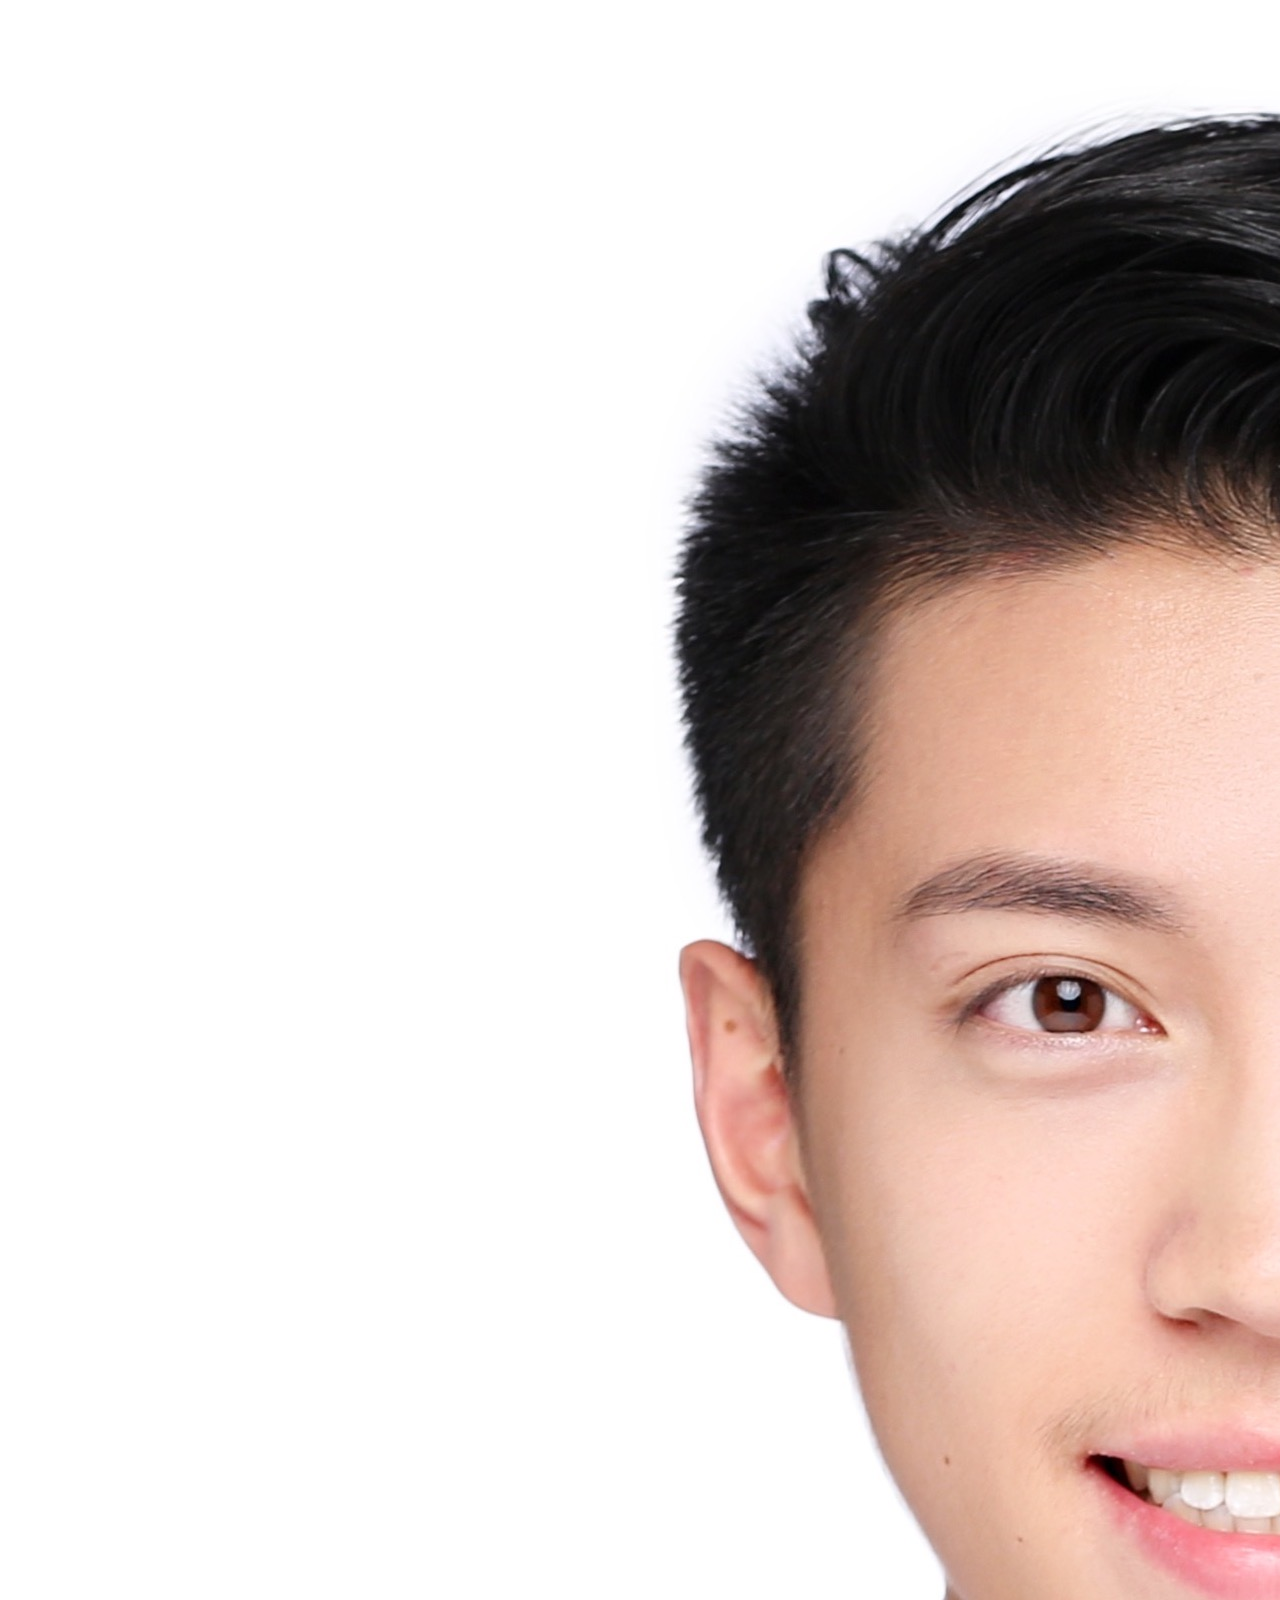
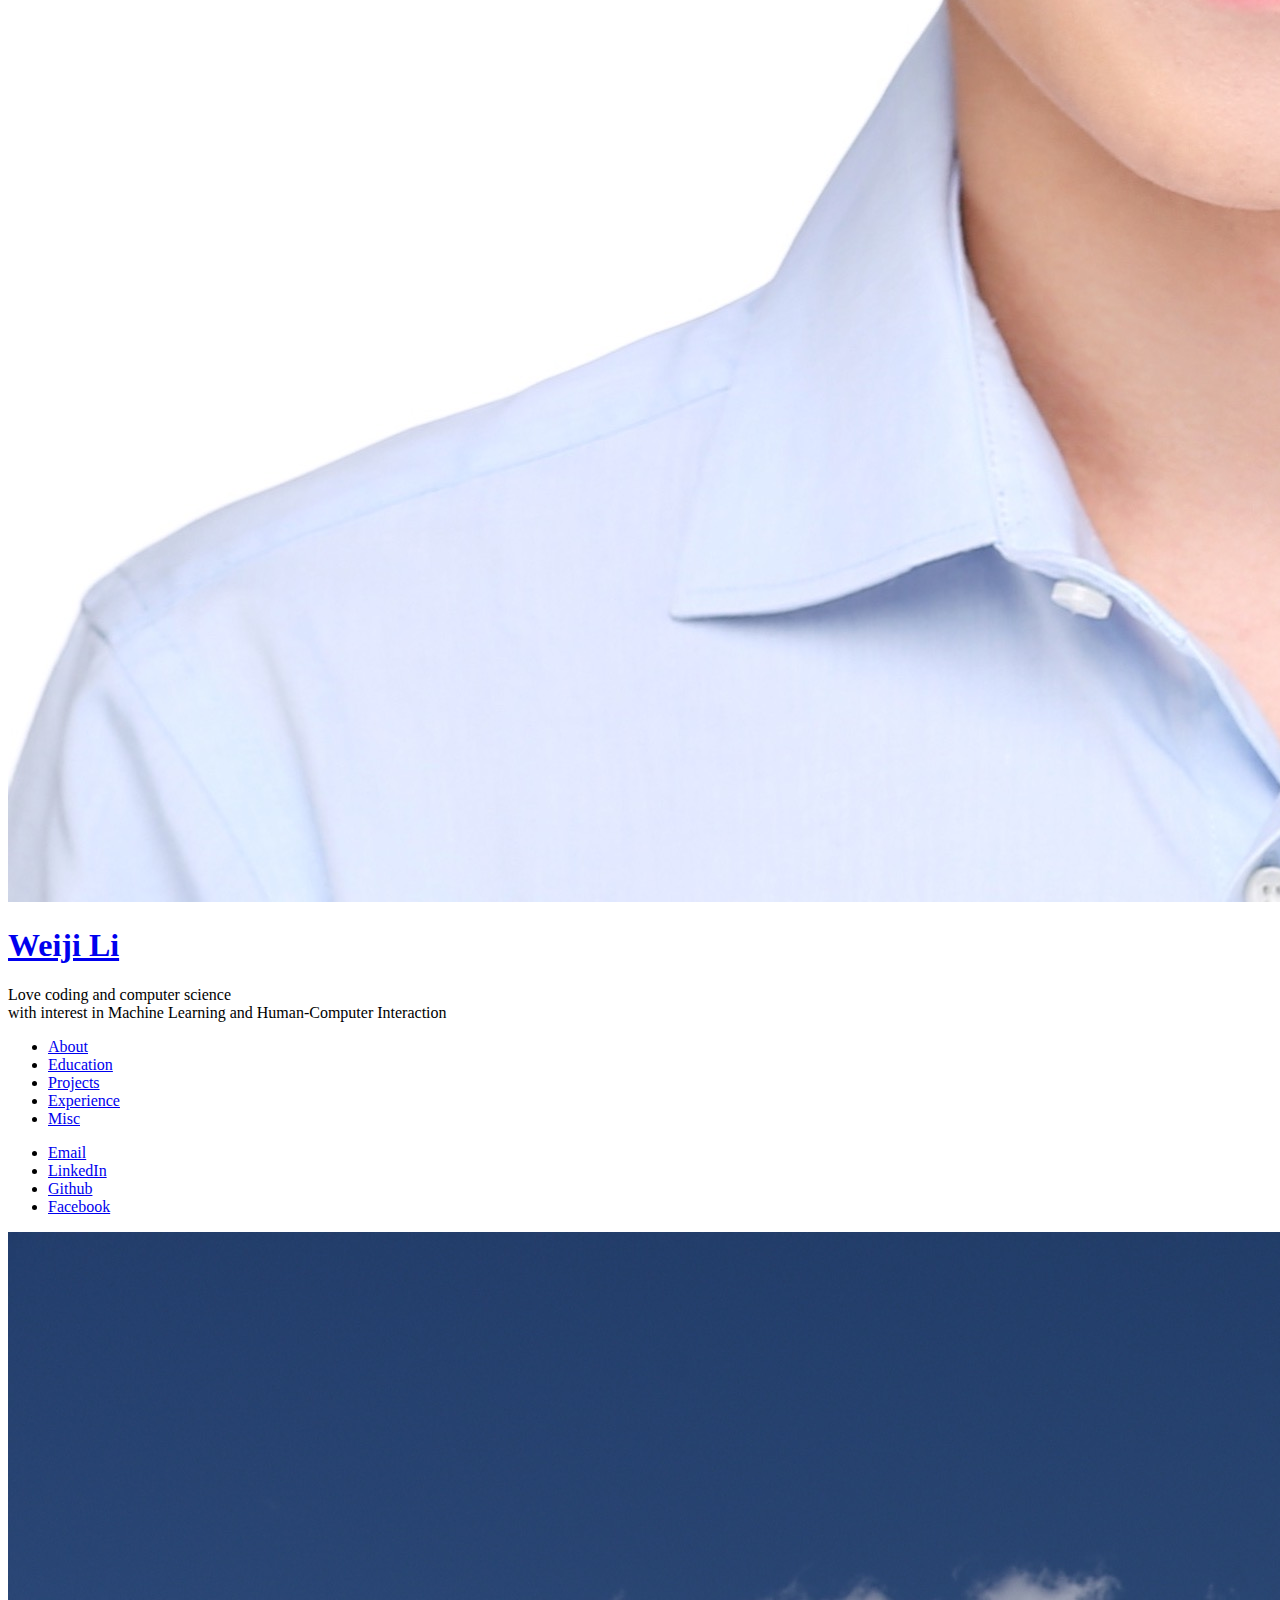
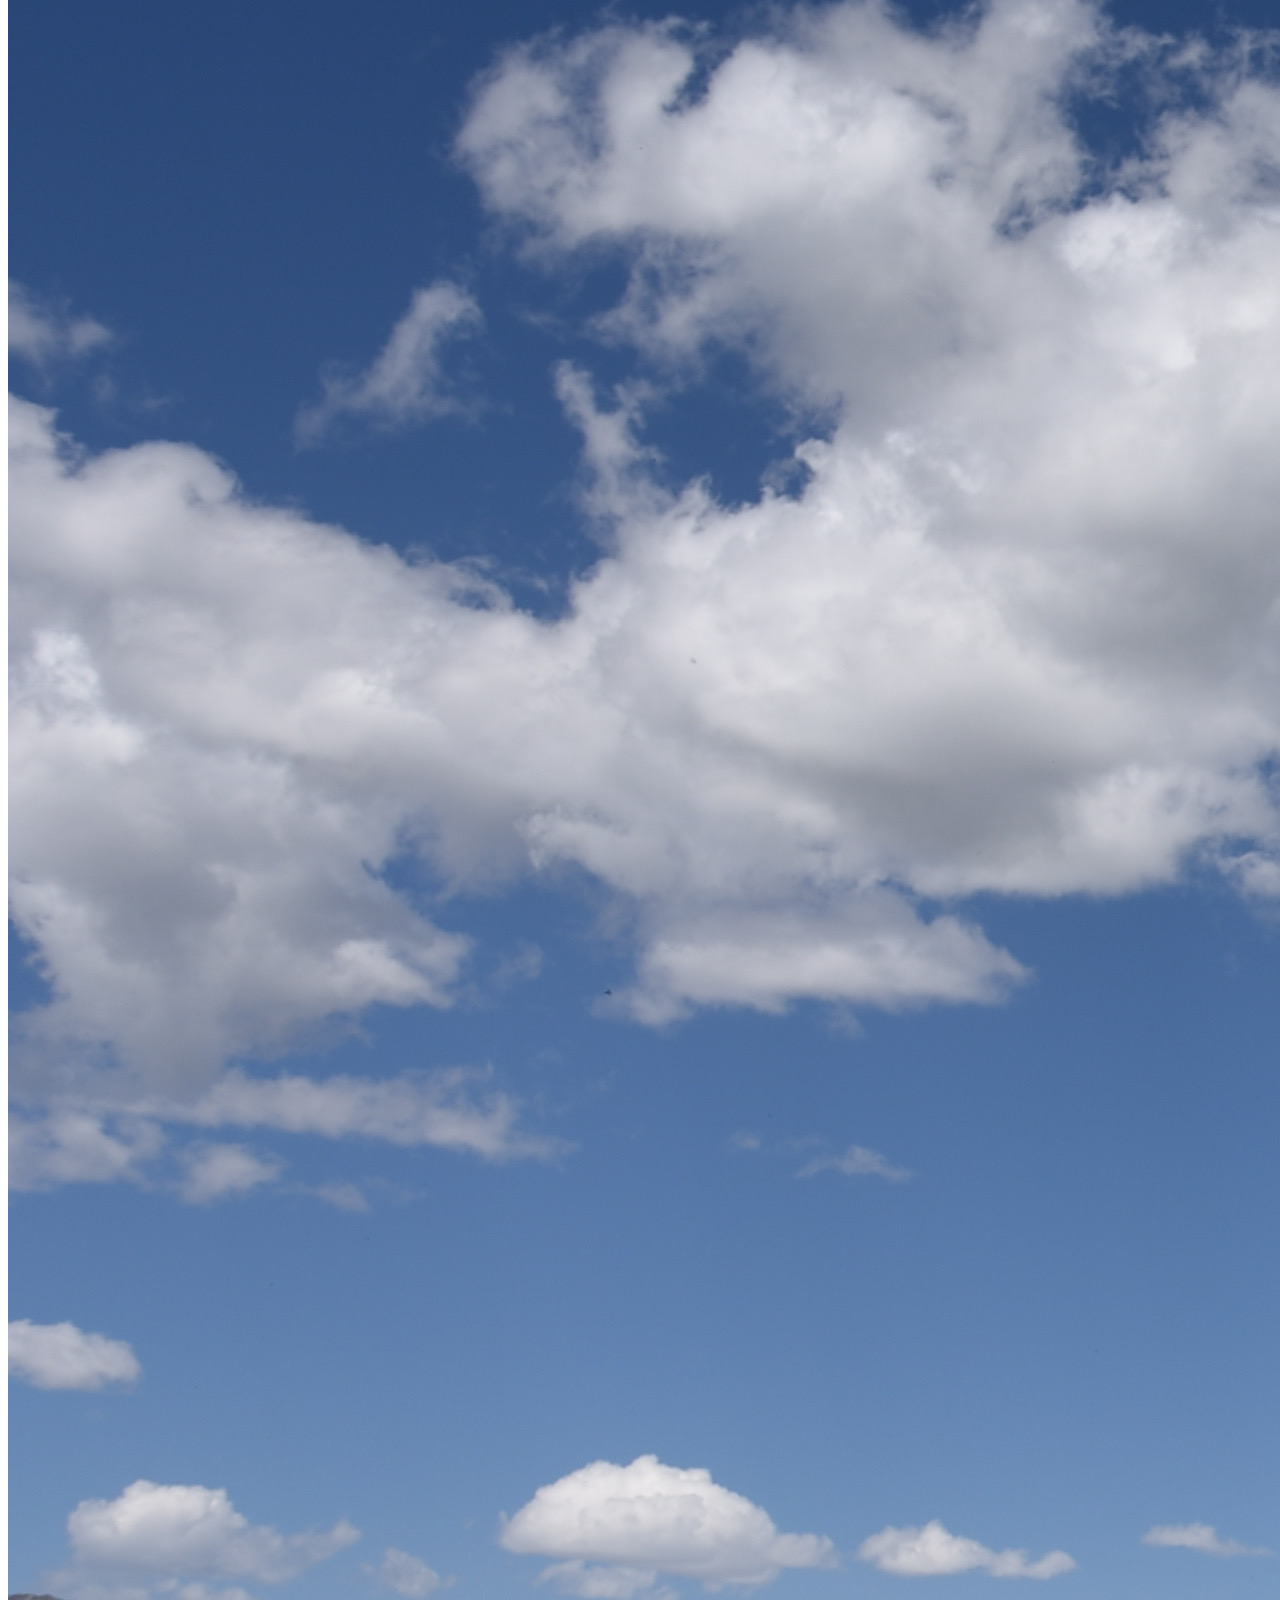
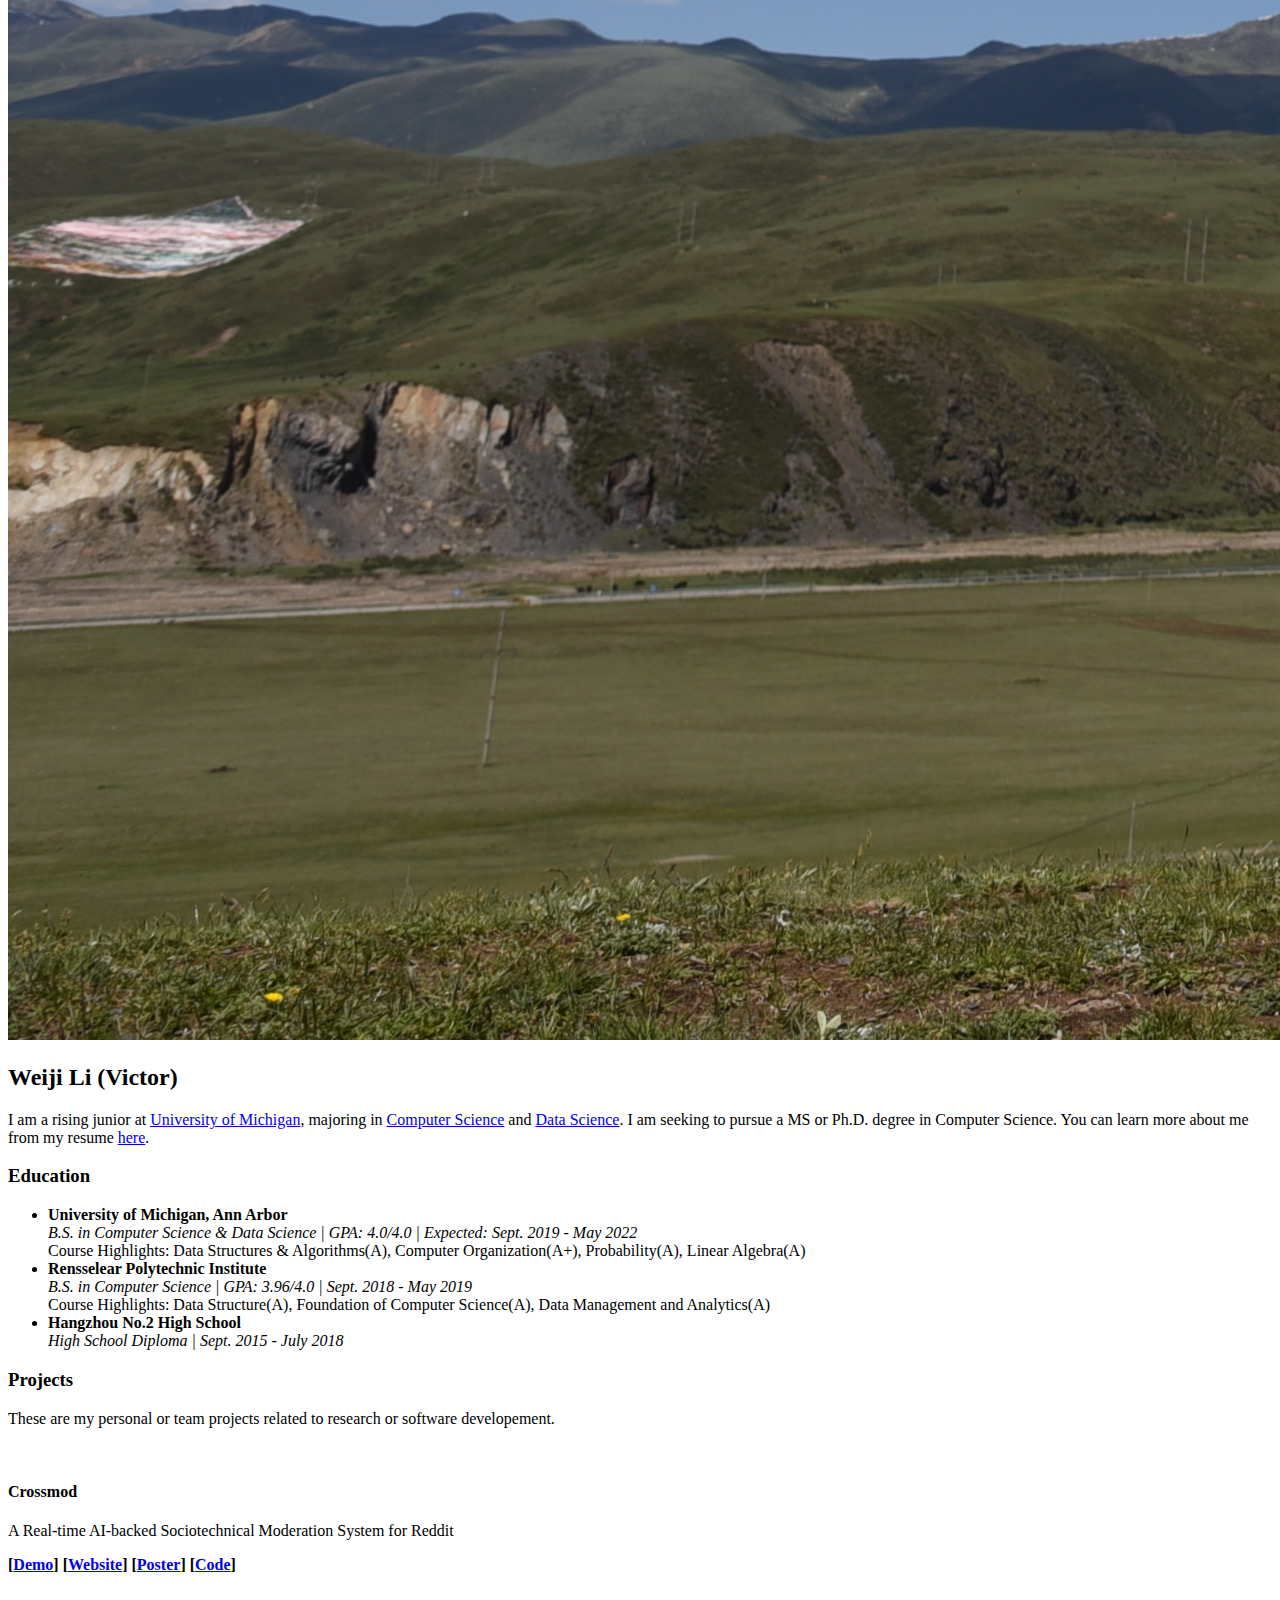
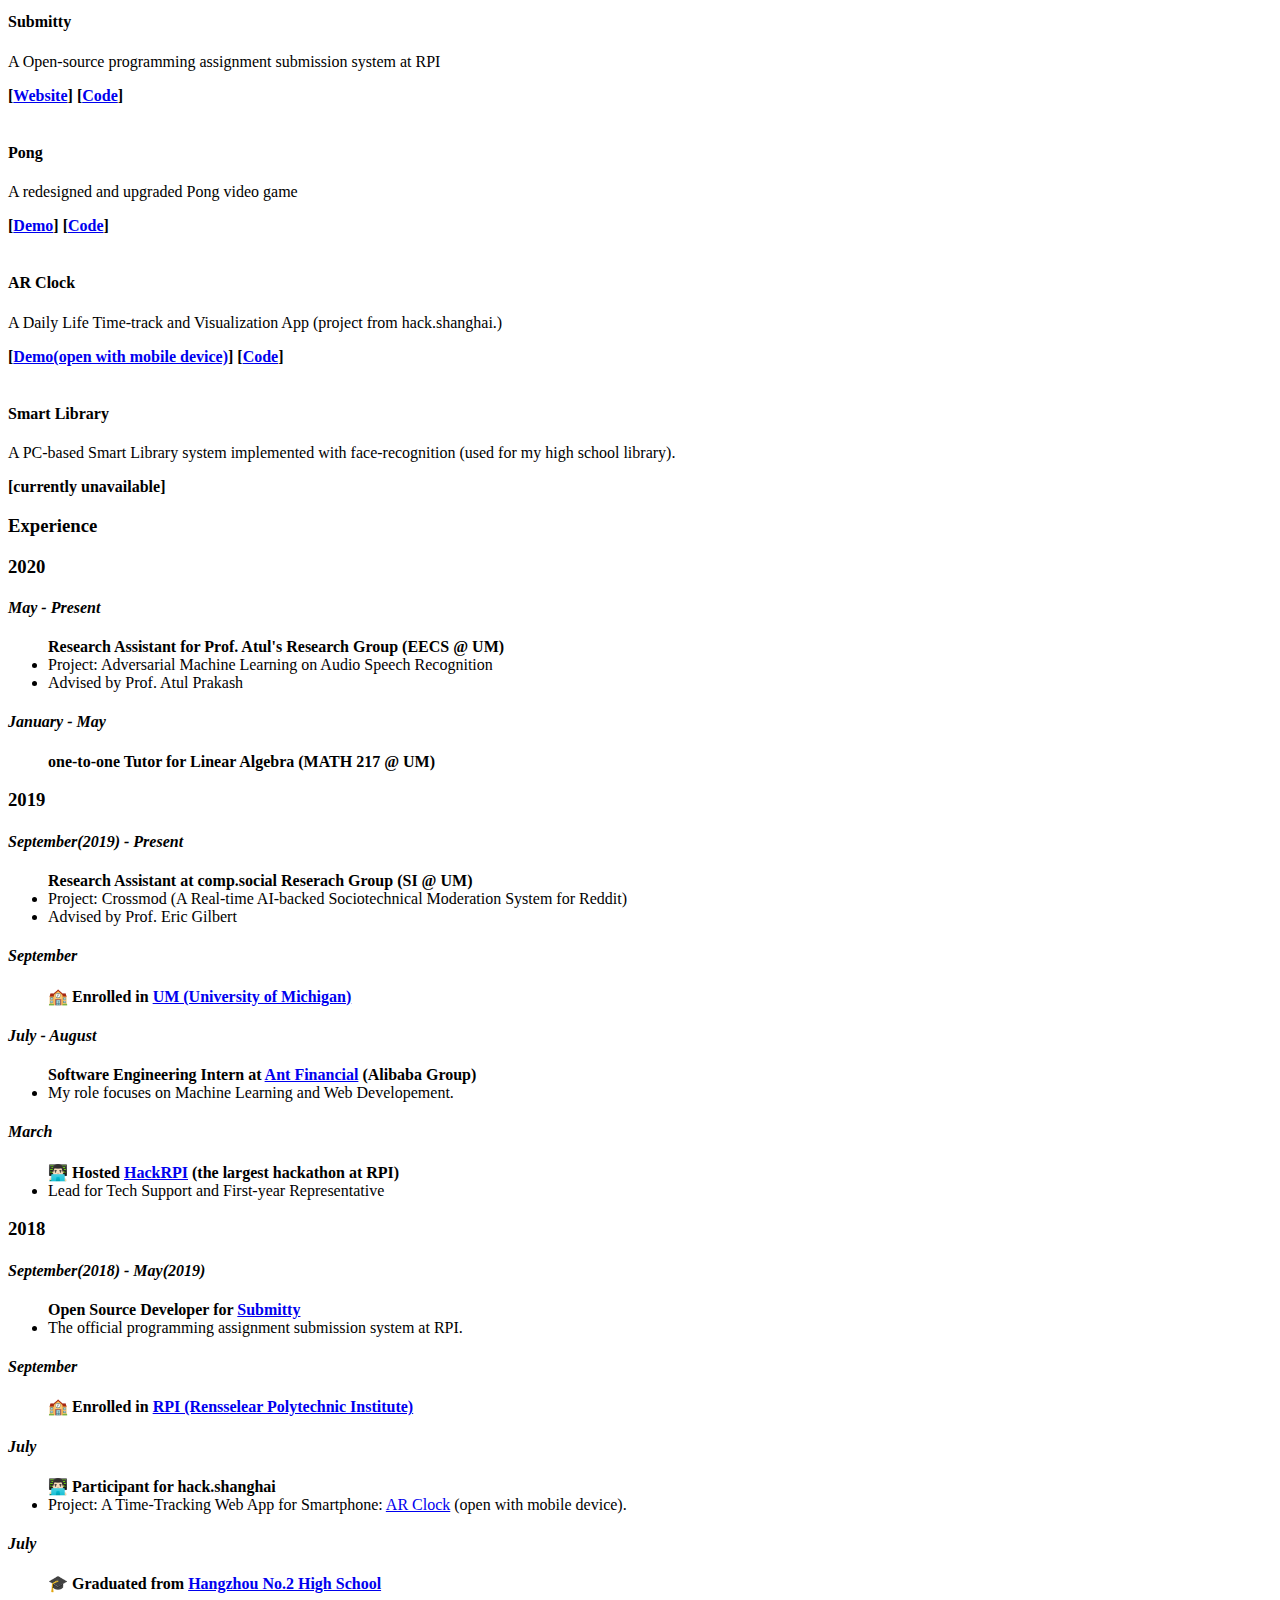
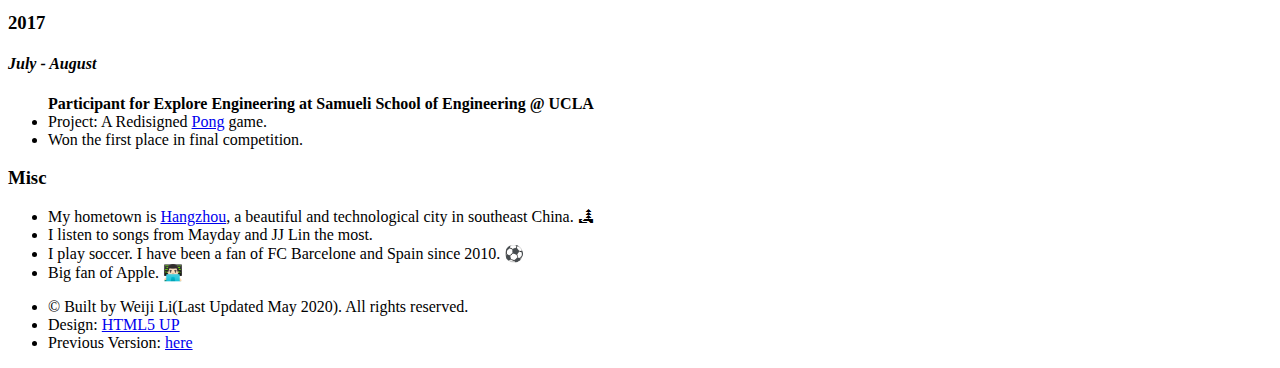
==== index.html @ 884a189f "Crossmod image update" ====
<!DOCTYPE HTML>
<!--
	Read Only by HTML5 UP
	html5up.net | @ajlkn
	Free for personal and commercial use under the CCA 3.0 license (html5up.net/license)
-->
<html>
	<head>
		<title>Weiji Li</title>
		<meta charset="utf-8" />
		<meta name="viewport" content="width=device-width, initial-scale=1, user-scalable=no" />
		<link rel="stylesheet" href="assets/css/main.css" />
	</head>
	<body class="is-preload">

		<!-- Header -->
		<section id="header">
			<header>
				<span class="image avatar"><img src="images/avatar.jpg" alt="" /></span>
				<h1 id="logo"><a href="#">Weiji Li</a></h1>
				<p>Love coding and computer science<br />
				with interest in Machine Learning and Human-Computer Interaction</p>
			</header>
			<nav id="nav">
				<ul>
					<li><a href="#one" class="active">About</a></li>
					<li><a href="#two">		Education</a></li>
					<li><a href="#three">	Projects</a></li>
					<li><a href="#four">	Experience</a></li>
					<li><a href="#five">	Misc</a></li>
				</ul>
			</nav>
			<footer>
				<ul class="icons">
					<li><a href="mailto:weijili@umich.edu" target="_blank" class="icon solid fa-envelope"><span class="label">Email</span></a></li>
					<li><a href="https://www.linkedin.com/in/weiji-li" target="_blank" class="icon brands fa-linkedin"><span class="label">LinkedIn</span></a></li>
					<li><a href="https://github.com/VictorLi718" target="_blank" class="icon brands fa-github"><span class="label">Github</span></a></li>
					<li><a href="https://www.facebook.com/weiji.victor.li" target="_blank" class="icon brands fa-facebook-f"><span class="label">Facebook</span></a></li>
				</ul>
			</footer>
		</section>

		<!-- Wrapper -->
		<div id="wrapper">

			<!-- Main -->
			<div id="main">

				<!-- One -->
				<section id="one">
					<div class="image main" data-position="center">
						<img src="images/banner.jpg" alt="" />
					</div>
					<div class="container">
						<header class="major">
							<h2>Weiji Li (Victor)</h2>
						</header>
						<p>I am a rising junior at 
							<a href="https://umich.edu/" target="_blank">University of Michigan</a>, majoring in 
							<a href="https://cse.umich.edu/" target="_blank">Computer Science</a> and 
							<a href="https://cse.engin.umich.edu/academics/undergraduate/data-science-eng/" target="_blank">Data Science</a>.
							I am seeking to pursue a MS or Ph.D. degree in Computer Science. You can learn more about me from my resume 
							<a href="docs/resume.pdf" target="_blank">here</a>.
						</p>
					</div>
				</section>

				<!-- Two -->
				<section id="two">
					<div class="container">
						<h3>Education</h3>
						<ul class="feature-icons">
							<li class="icon solid fa-university">
								<b> University of Michigan, Ann Arbor </b> <br>
								<i> B.S. in Computer Science & Data Science | GPA: 4.0/4.0 | Expected: Sept. 2019 - May 2022  </i><br>
								Course Highlights: Data Structures & Algorithms(A), Computer Organization(A+), Probability(A), Linear Algebra(A)
							</li>
							<li class="icon solid fa-university">
								<b> Rensselear Polytechnic Institute </b> <br>
								<i> B.S. in Computer Science | GPA: 3.96/4.0 | Sept. 2018 - May 2019  </i><br>
								Course Highlights: Data Structure(A), Foundation of Computer Science(A), Data Management and Analytics(A)
							</li>
							<li class="icon solid fa-university">
								<b> Hangzhou No.2 High School </b> <br>
								<i> High School Diploma | Sept. 2015 - July 2018 </i><br>
							</li>
						</ul>
						
					</div>
				</section>

				<!-- Three -->
				<section id="three">
					<div class="container">
						<h3>Projects</h3>
						<p>These are my personal or team projects related to research or software developement.</p>
						<div class="features">
							<article>
								<a href="#" class="image"><img src="https://i.loli.net/2020/05/17/YCzOtEclyTWvueP.png" alt="" /></a>
								<div class="inner">
									<h4>Crossmod</h4>
									<p>A Real-time AI-backed Sociotechnical Moderation System for Reddit</p>
									<b> 
										[<a href="https://youtu.be/nBcA2LApi_U" target="_blank">Demo</a>]
										[<a href="https://crossmod.ml" target="_blank">Website</a>]
										[<a href="docs/crossmod_poster.pdf" target="_blank">Poster</a>] 
										[<a href="https://github.com/ceshwar/crossmod" target="_blank">Code</a>]
									</b>
								</div>
							</article>
							<article>
								<a href="#" class="image"><img src="https://i.loli.net/2019/04/18/5cb89c17df345.png" alt="" /></a>
								<div class="inner">
									<h4>Submitty</h4>
									<p>A Open-source programming assignment submission system at RPI</p>
									<b> 
										[<a href="https://submitty.org" target="_blank">Website</a>]
										[<a href="https://github.com/Submitty/Submitty" target="_blank">Code</a>]
									</b>
								</div>
							</article>
							<article>
								<a href="#" class="image"><img src="https://i.loli.net/2019/04/18/5cb89915de700.png" alt="" /></a>
								<div class="inner">
									<h4>Pong</h4>
									<p>A redesigned and upgraded Pong video game</p>
									<b> 
										[<a href="https://victorli718.github.io/PONG" target="_blank">Demo</a>]
										[<a href="https://github.com/VictorLi718/PONG" target="_blank">Code</a>]
									</b>
								</div>
							</article>
							<article>
								<a href="#" class="image"><img src="https://i.loli.net/2019/04/19/5cb8a51dc447e.png" alt="" /></a>
								<div class="inner">
									<h4>AR Clock</h4>
									<p>A Daily Life Time-track and Visualization App (project from hack.shanghai.)</p>
									<b> 
										[<a href="https://victorli718.github.io/AR_Clock" target="_blank">Demo(open with mobile device)</a>]
										[<a href="https://github.com/VictorLi718/AR_Clock" target="_blank">Code</a>]
									</b>
								</div>
							</article>
							<article>
								<a href="#" class="image"><img src="https://i.loli.net/2019/04/18/5cb89ba0dcb20.png" alt="" /></a>
								<div class="inner">
									<h4>Smart Library</h4>
									<p>A PC-based Smart Library system implemented with face-recognition (used for my high school library).</p>
									<b> 
										[currently unavailable] 
									</b>
								</div>
							</article>
						</div>
					</div>
				</section>

				<!-- Four -->
				<section id="four">
					<div class="container">
						<h3>Experience</h3>
						<div class="item">
							<div id="timeline">
								<div>
									<section class="year">
										<h3>2020</h3>
										<section>
											<h4><i>May - Present</i></h4>
											<ul class="research">
												<b>Research Assistant for Prof. Atul's Research Group (EECS @ UM)</b>
												<li>Project: Adversarial Machine Learning on Audio Speech Recognition</li>
												<li>Advised by Prof. Atul Prakash</li>
											</ul>
										</section>
										<section>
											<h4><i>January - May</i></h4>
											<ul>
												<b>one-to-one Tutor for Linear Algebra (MATH 217 @ UM) </b>
											</ul>
										</section>   
									</section>
									<section class="year">
										<h3>2019</h3>
										<section>
											<h4><i>September(2019) - Present</i></h4>
											<ul class = "research">
												<b>Research Assistant at comp.social Reserach Group (SI @ UM)</b>
												<li>Project: Crossmod (A Real-time AI-backed Sociotechnical Moderation System for Reddit)</li>
												<li>Advised by Prof. Eric Gilbert</li>
											</ul>
										</section>
										<section>
											<h4><i>September</i></h4>
											<ul>
												<b>🏫 Enrolled in <a href="https://umich.edu/" target="_blank">UM (University of Michigan)</a></b>
											</ul>
										</section>
										<section>
											<h4><i>July - August</i></h4>
											<ul class="research">
												<b>Software Engineering Intern at <a href="https://www.antfin.com/" target="_blank">Ant Financial</a> (Alibaba Group)</b>
												<li>My role focuses on Machine Learning and Web Developement.</li>
											</ul>
										</section>
										<section>
											<h4><i>March</i></h4>
												<ul>
												<b>👨🏻‍💻 Hosted <a href="http://hackrpi.com" target="_blank">HackRPI</a> (the largest hackathon at RPI)</b>
												<li>Lead for Tech Support and First-year Representative</li>
											</ul>
										</section>
									</section>
									<section class="year">
									<h3>2018</h3>
										<section class = "research">
											<h4><i>September(2018) - May(2019)</i></h4>
											<ul>
												<b>Open Source Developer for <a href="submitty.org" target="_blank">Submitty</a></b>
												<li>The official programming assignment submission system at RPI.</li>
											</ul>
										</section>
										<section>
											<h4><i>September</i></h4>
											<ul>
												<b>🏫 Enrolled in <a href="https://rpi.edu/" target="_blank">RPI (Rensselear Polytechnic Institute)</a></b>
											</ul>
										</section>
										<section class = "research">
											<h4><i>July</i></h4>
											<ul>
												<b>👨🏻‍💻 Participant for hack.shanghai</b>
												<li>Project: A Time-Tracking Web App for Smartphone: <a href="https://victorli718.github.io/AR_Clock/" target="_blank">AR Clock</a> (open with mobile device).</li>
											</ul>
										</section>
										<section>
											<h4><i>July</i></h4>
											<ul>
												<b>🎓 Graduated from <a href="http://www.hz2hs.cn/" target="_blank">Hangzhou No.2 High School</a></b>
											</ul>
										</section>
									</section>
									<section class="year">
										<h3>2017</h3>
											<section class = "research">
												<h4><i>July - August</i></h4>
												<ul>
													<b>Participant for Explore Engineering at Samueli School of Engineering @ UCLA</b>
													<li>Project: A Redisigned <a href="https://victorli718.github.io/PONG/" target="_blank">Pong</a> game.</li>
													<li>Won the first place in final competition.</li>
												</ul>
											</section>
										</section>
								</div>
							</div>
						</div>
					</div>
				</section>
				<section id="five">
					<div class="container">
						<h3>Misc</h3>
						<ul>
							<li>My hometown is <a href= "https://en.wikipedia.org/wiki/Hangzhou" target="_blank">Hangzhou</a>, a beautiful and technological city in southeast China. 🏞</li>
							<li>I listen to songs from Mayday and JJ Lin the most.</li>
							<li>I play soccer. I have been a fan of FC Barcelone and Spain since 2010. ⚽️</li>
							<li>Big fan of Apple. 👨🏻‍💻</li>
						</ul>
					</div>
				</section>
			</div>
			<!-- Footer -->
				<section id="footer">
					<div class="container">
						<ul class="copyright">
							<li>&copy; Built by Weiji Li(Last Updated May 2020). All rights reserved.</li>
							<li>Design: <a href="http://html5up.net" target="_blank">HTML5 UP</a></li>
							<li>Previous Version: <a href="old.html" target="_blank">here</a></li>
						</ul>
					</div>
				</section>

		</div>

		<!-- Scripts -->
			<script src="assets/js/jquery.min.js"></script>
			<script src="assets/js/jquery.scrollex.min.js"></script>
			<script src="assets/js/jquery.scrolly.min.js"></script>
			<script src="assets/js/browser.min.js"></script>
			<script src="assets/js/breakpoints.min.js"></script>
			<script src="assets/js/util.js"></script>
			<script src="assets/js/main.js"></script>

	</body>
</html>
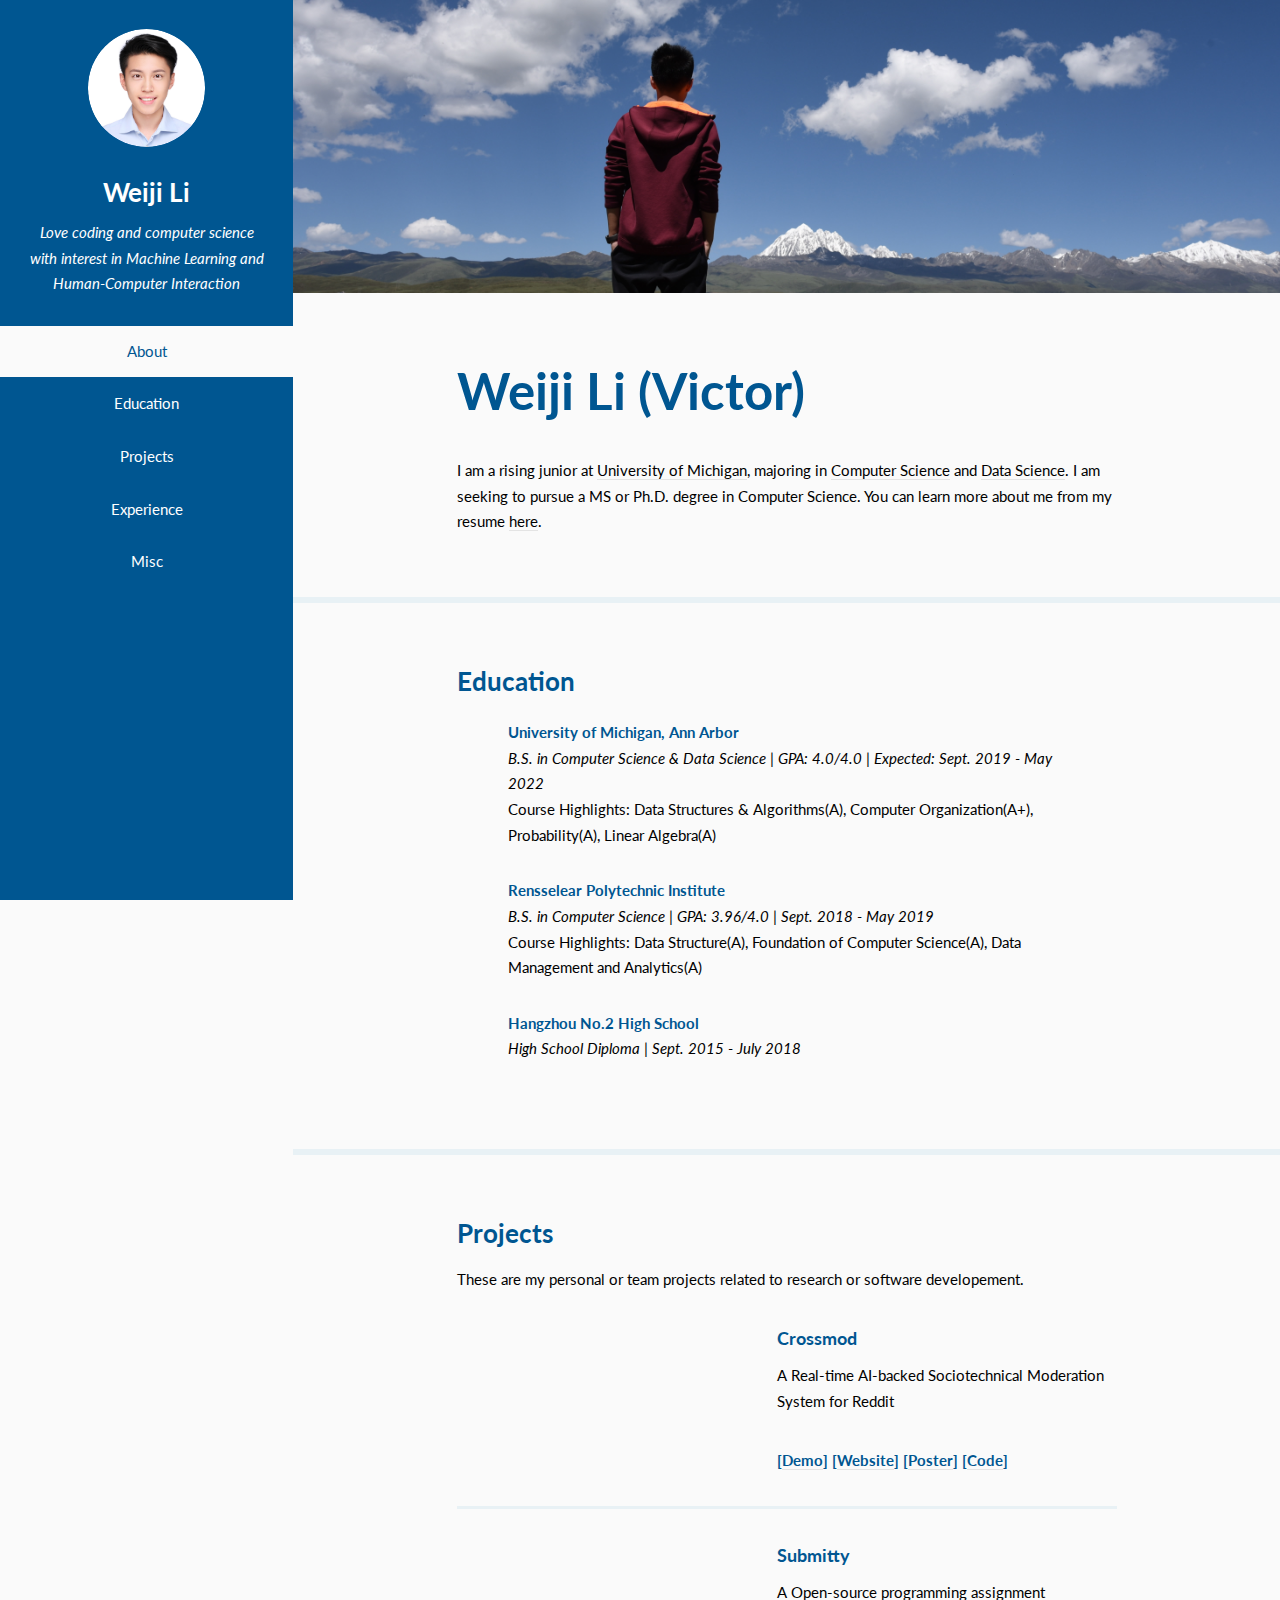
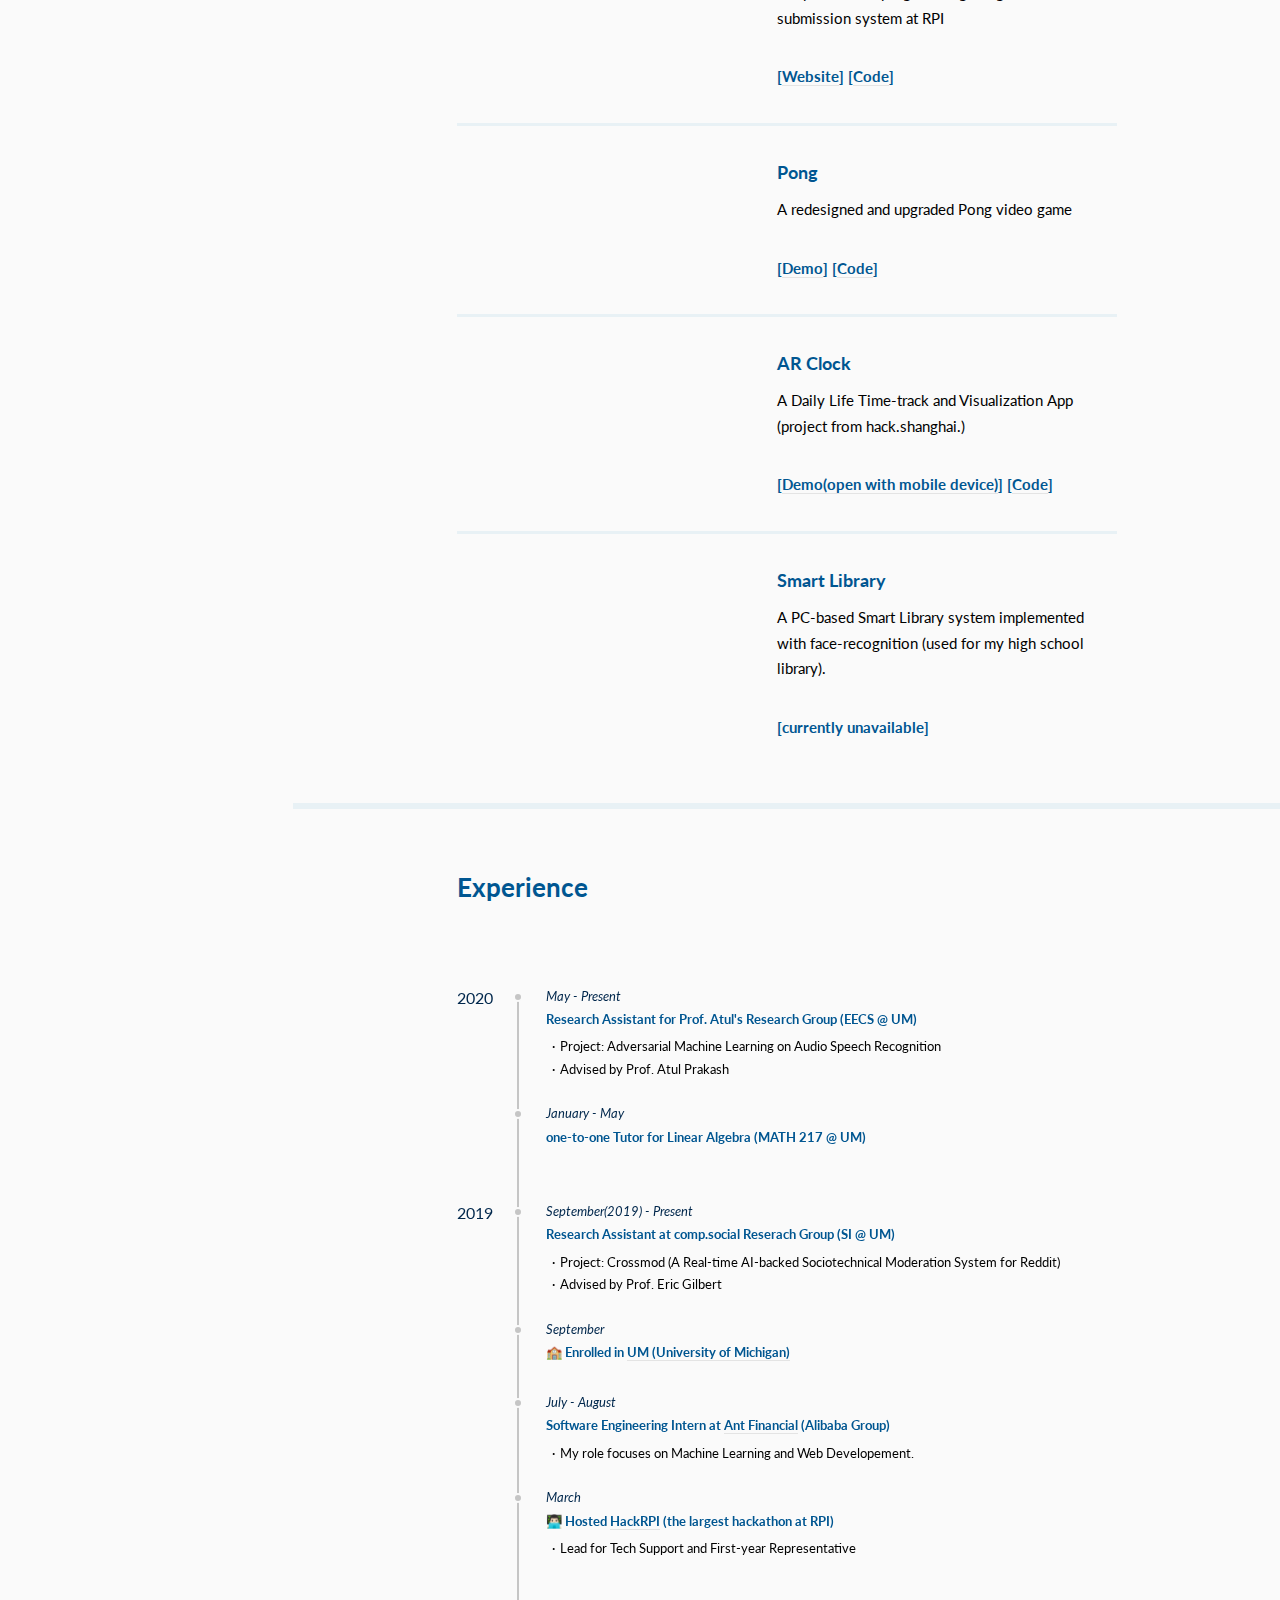
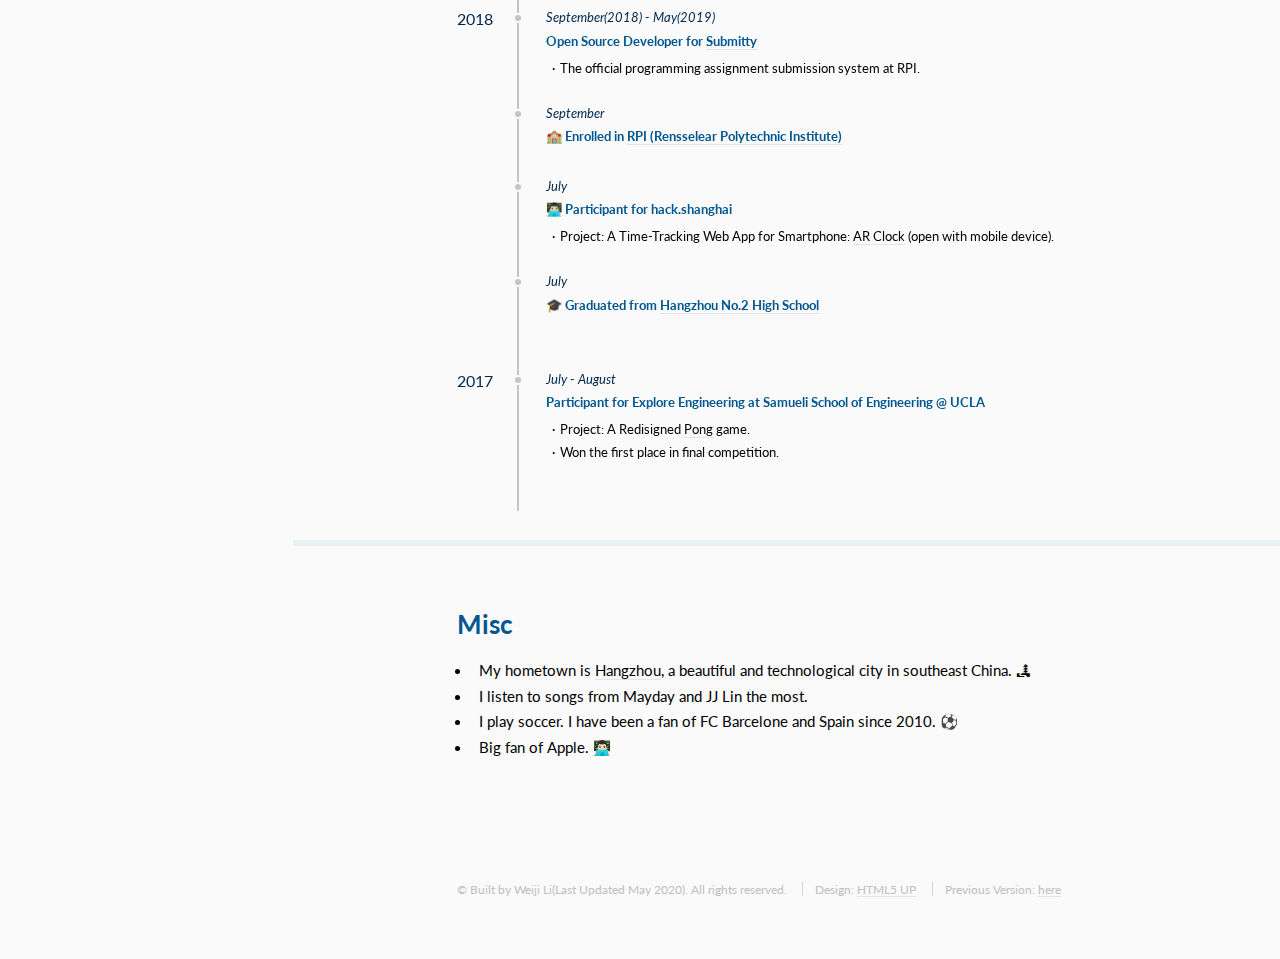
==== commit a98d62e5: "Update Github username" ====
--- a/index.html
+++ b/index.html
@@ -34,7 +34,7 @@
 				<ul class="icons">
 					<li><a href="mailto:weijili@umich.edu" target="_blank" class="icon solid fa-envelope"><span class="label">Email</span></a></li>
 					<li><a href="https://www.linkedin.com/in/weiji-li" target="_blank" class="icon brands fa-linkedin"><span class="label">LinkedIn</span></a></li>
-					<li><a href="https://github.com/VictorLi718" target="_blank" class="icon brands fa-github"><span class="label">Github</span></a></li>
+					<li><a href="https://github.com/weiji-li" target="_blank" class="icon brands fa-github"><span class="label">Github</span></a></li>
 					<li><a href="https://www.facebook.com/weiji.victor.li" target="_blank" class="icon brands fa-facebook-f"><span class="label">Facebook</span></a></li>
 				</ul>
 			</footer>
--- a/assets/css/main.css
+++ b/assets/css/main.css
@@ -0,0 +1,3432 @@
+@import url("fontawesome-all.min.css");
+@import url("https://fonts.googleapis.com/css?family=Lato:400,400italic,700,700italic|Source+Code+Pro:400");
+
+/*
+	Read Only by HTML5 UP
+	html5up.net | @ajlkn
+	Free for personal and commercial use under the CCA 3.0 license (html5up.net/license)
+*/
+:root{
+	--main-font-color: #000000;
+	--title-font-color: #005691;
+	--research-font-color: #000000;
+
+	--main-color: #005691;
+	--background-color: #fafafa;
+	--border-color: #e8f1f5;
+}
+
+html, body, div, span, applet, object,
+iframe, h1, h2, h3, h4, h5, h6, p, blockquote,
+pre, a, abbr, acronym, address, big, cite,
+code, del, dfn, em, img, ins, kbd, q, s, samp,
+small, strike, strong, sub, sup, tt, var, b,
+u, i, center, dl, dt, dd, ol, ul, li, fieldset,
+form, label, legend, table, caption, tbody,
+tfoot, thead, tr, th, td, article, aside,
+canvas, details, embed, figure, figcaption,
+footer, header, hgroup, menu, nav, output, ruby,
+section, summary, time, mark, audio, video {
+	margin: 0;
+	padding: 0;
+	border: 0;
+	font-size: 100%;
+	font: inherit;
+	vertical-align: baseline;}
+
+article, aside, details, figcaption, figure,
+footer, header, hgroup, menu, nav, section {
+	display: block;}
+
+body {
+	line-height: 1;
+}
+
+ol, ul {
+	list-style: none;
+}
+
+blockquote, q {
+	quotes: none;
+}
+
+	blockquote:before, blockquote:after, q:before, q:after {
+		content: '';
+		content: none;
+	}
+
+table {
+	border-collapse: collapse;
+	border-spacing: 0;
+}
+
+body {
+	-webkit-text-size-adjust: none;
+}
+
+mark {
+	background-color: transparent;
+	color: inherit;
+}
+
+input::-moz-focus-inner {
+	border: 0;
+	padding: 0;
+}
+
+input, select, textarea {
+	-moz-appearance: none;
+	-webkit-appearance: none;
+	-ms-appearance: none;
+	appearance: none;
+}
+
+/* Basic */
+
+	html {
+		box-sizing: border-box;
+	}
+
+	*, *:before, *:after {
+		box-sizing: inherit;
+	}
+
+	body {
+		background: var(--background-color);
+	}
+
+		body.is-preload *, body.is-preload *:before, body.is-preload *:after {
+			-moz-animation: none !important;
+			-webkit-animation: none !important;
+			-ms-animation: none !important;
+			animation: none !important;
+			-moz-transition: none !important;
+			-webkit-transition: none !important;
+			-ms-transition: none !important;
+			transition: none !important;
+		}
+
+	body, input, select, textarea {
+		color: var(--main-font-color);
+		font-family: "Lato", sans-serif;
+		font-size: 16pt;
+		font-weight: 400;
+		line-height: 1.75em;
+	}
+
+	a {
+		-moz-transition: color 0.2s ease-in-out, border-color 0.2s ease-in-out;
+		-webkit-transition: color 0.2s ease-in-out, border-color 0.2s ease-in-out;
+		-ms-transition: color 0.2s ease-in-out, border-color 0.2s ease-in-out;
+		transition: color 0.2s ease-in-out, border-color 0.2s ease-in-out;
+		border-bottom: solid 1px #e4e4e4;
+		color: inherit;
+		text-decoration: none;
+	}
+
+		a:hover {
+			border-bottom-color: transparent;
+			color: var(--main-color) !important;
+		}
+
+	strong, b {
+		color: var(--title-font-color);
+		font-weight: 700;
+	}
+
+	em, i {
+		font-style: italic;
+	}
+
+	p {
+		margin: 0 0 2.25em 0;
+	}
+
+	h1, h2, h3, h4, h5, h6 {
+		color: var(--title-font-color);
+		font-weight: 700;
+		line-height: 1em;
+		margin: 0 0 0.5625em 0;
+	}
+
+		h1 a, h2 a, h3 a, h4 a, h5 a, h6 a {
+			border: 0;
+			color: inherit;
+			text-decoration: none;
+		}
+
+	h2 {
+		font-size: 2em;
+		line-height: 1.5em;
+	}
+
+	h3 {
+		font-size: 1.75em;
+		line-height: 1.5em;
+	}
+
+	h4 {
+		font-size: 1.25em;
+		line-height: 1.5em;
+	}
+
+	h5 {
+		font-size: 0.9em;
+		line-height: 1.5em;
+	}
+
+	h6 {
+		font-size: 0.7em;
+		line-height: 1.5em;
+	}
+
+	sub {
+		font-size: 0.8em;
+		position: relative;
+		top: 0.5em;
+	}
+
+	sup {
+		font-size: 0.8em;
+		position: relative;
+		top: -0.5em;
+	}
+
+	hr {
+		border: 0;
+		border-bottom: solid 2px var(--border-color);
+		margin: 2.25em 0;
+	}
+
+		hr.major {
+			margin: 3.375em 0;
+		}
+
+	blockquote {
+		border-left: solid 8px #e4e4e4;
+		font-style: italic;
+		margin: 0 0 2.25em 0;
+		padding: 0.5em 0 0.5em 2em;
+	}
+
+	code {
+		background: #555;
+		border-radius: 5px;
+		color: #fff;
+		font-family: "Source Code Pro", monospace;
+		font-size: 0.9em;
+		margin: 0 0.25em;
+		padding: 0.25em 0.65em;
+	}
+
+	pre {
+		font-family: "Source Code Pro", monospace;
+		font-size: 0.9em;
+		margin: 0 0 2.25em 0;
+	}
+
+		pre code {
+			-webkit-overflow-scrolling: touch;
+			display: block;
+			line-height: 1.5em;
+			overflow-x: auto;
+			padding: 1em 1.5em;
+		}
+
+	.align-left {
+		text-align: left;
+	}
+
+	.align-center {
+		text-align: center;
+	}
+
+	.align-right {
+		text-align: right;
+	}
+
+/* Row */
+
+	.row {
+		display: flex;
+		flex-wrap: wrap;
+		box-sizing: border-box;
+		align-items: stretch;
+	}
+
+		.row > * {
+			box-sizing: border-box;
+		}
+
+		.row.gtr-uniform > * > :last-child {
+			margin-bottom: 0;
+		}
+
+		.row.aln-left {
+			justify-content: flex-start;
+		}
+
+		.row.aln-center {
+			justify-content: center;
+		}
+
+		.row.aln-right {
+			justify-content: flex-end;
+		}
+
+		.row.aln-top {
+			align-items: flex-start;
+		}
+
+		.row.aln-middle {
+			align-items: center;
+		}
+
+		.row.aln-bottom {
+			align-items: flex-end;
+		}
+
+		.row > .imp {
+			order: -1;
+		}
+
+		.row > .col-1 {
+			width: 8.33333%;
+		}
+
+		.row > .off-1 {
+			margin-left: 8.33333%;
+		}
+
+		.row > .col-2 {
+			width: 16.66667%;
+		}
+
+		.row > .off-2 {
+			margin-left: 16.66667%;
+		}
+
+		.row > .col-3 {
+			width: 25%;
+		}
+
+		.row > .off-3 {
+			margin-left: 25%;
+		}
+
+		.row > .col-4 {
+			width: 33.33333%;
+		}
+
+		.row > .off-4 {
+			margin-left: 33.33333%;
+		}
+
+		.row > .col-5 {
+			width: 41.66667%;
+		}
+
+		.row > .off-5 {
+			margin-left: 41.66667%;
+		}
+
+		.row > .col-6 {
+			width: 50%;
+		}
+
+		.row > .off-6 {
+			margin-left: 50%;
+		}
+
+		.row > .col-7 {
+			width: 58.33333%;
+		}
+
+		.row > .off-7 {
+			margin-left: 58.33333%;
+		}
+
+		.row > .col-8 {
+			width: 66.66667%;
+		}
+
+		.row > .off-8 {
+			margin-left: 66.66667%;
+		}
+
+		.row > .col-9 {
+			width: 75%;
+		}
+
+		.row > .off-9 {
+			margin-left: 75%;
+		}
+
+		.row > .col-10 {
+			width: 83.33333%;
+		}
+
+		.row > .off-10 {
+			margin-left: 83.33333%;
+		}
+
+		.row > .col-11 {
+			width: 91.66667%;
+		}
+
+		.row > .off-11 {
+			margin-left: 91.66667%;
+		}
+
+		.row > .col-12 {
+			width: 100%;
+		}
+
+		.row > .off-12 {
+			margin-left: 100%;
+		}
+
+		.row.gtr-0 {
+			margin-top: 0;
+			margin-left: 0em;
+		}
+
+			.row.gtr-0 > * {
+				padding: 0 0 0 0em;
+			}
+
+			.row.gtr-0.gtr-uniform {
+				margin-top: 0em;
+			}
+
+				.row.gtr-0.gtr-uniform > * {
+					padding-top: 0em;
+				}
+
+		.row.gtr-25 {
+			margin-top: 0;
+			margin-left: -0.5em;
+		}
+
+			.row.gtr-25 > * {
+				padding: 0 0 0 0.5em;
+			}
+
+			.row.gtr-25.gtr-uniform {
+				margin-top: -0.5em;
+			}
+
+				.row.gtr-25.gtr-uniform > * {
+					padding-top: 0.5em;
+				}
+
+		.row.gtr-50 {
+			margin-top: 0;
+			margin-left: -1em;
+		}
+
+			.row.gtr-50 > * {
+				padding: 0 0 0 1em;
+			}
+
+			.row.gtr-50.gtr-uniform {
+				margin-top: -1em;
+			}
+
+				.row.gtr-50.gtr-uniform > * {
+					padding-top: 1em;
+				}
+
+		.row {
+			margin-top: 0;
+			margin-left: -2em;
+		}
+
+			.row > * {
+				padding: 0 0 0 2em;
+			}
+
+			.row.gtr-uniform {
+				margin-top: -2em;
+			}
+
+				.row.gtr-uniform > * {
+					padding-top: 2em;
+				}
+
+		.row.gtr-150 {
+			margin-top: 0;
+			margin-left: -3em;
+		}
+
+			.row.gtr-150 > * {
+				padding: 0 0 0 3em;
+			}
+
+			.row.gtr-150.gtr-uniform {
+				margin-top: -3em;
+			}
+
+				.row.gtr-150.gtr-uniform > * {
+					padding-top: 3em;
+				}
+
+		.row.gtr-200 {
+			margin-top: 0;
+			margin-left: -4em;
+		}
+
+			.row.gtr-200 > * {
+				padding: 0 0 0 4em;
+			}
+
+			.row.gtr-200.gtr-uniform {
+				margin-top: -4em;
+			}
+
+				.row.gtr-200.gtr-uniform > * {
+					padding-top: 4em;
+				}
+
+		@media screen and (max-width: 1680px) {
+
+			.row {
+				display: flex;
+				flex-wrap: wrap;
+				box-sizing: border-box;
+				align-items: stretch;
+			}
+
+				.row > * {
+					box-sizing: border-box;
+				}
+
+				.row.gtr-uniform > * > :last-child {
+					margin-bottom: 0;
+				}
+
+				.row.aln-left {
+					justify-content: flex-start;
+				}
+
+				.row.aln-center {
+					justify-content: center;
+				}
+
+				.row.aln-right {
+					justify-content: flex-end;
+				}
+
+				.row.aln-top {
+					align-items: flex-start;
+				}
+
+				.row.aln-middle {
+					align-items: center;
+				}
+
+				.row.aln-bottom {
+					align-items: flex-end;
+				}
+
+				.row > .imp-xlarge {
+					order: -1;
+				}
+
+				.row > .col-1-xlarge {
+					width: 8.33333%;
+				}
+
+				.row > .off-1-xlarge {
+					margin-left: 8.33333%;
+				}
+
+				.row > .col-2-xlarge {
+					width: 16.66667%;
+				}
+
+				.row > .off-2-xlarge {
+					margin-left: 16.66667%;
+				}
+
+				.row > .col-3-xlarge {
+					width: 25%;
+				}
+
+				.row > .off-3-xlarge {
+					margin-left: 25%;
+				}
+
+				.row > .col-4-xlarge {
+					width: 33.33333%;
+				}
+
+				.row > .off-4-xlarge {
+					margin-left: 33.33333%;
+				}
+
+				.row > .col-5-xlarge {
+					width: 41.66667%;
+				}
+
+				.row > .off-5-xlarge {
+					margin-left: 41.66667%;
+				}
+
+				.row > .col-6-xlarge {
+					width: 50%;
+				}
+
+				.row > .off-6-xlarge {
+					margin-left: 50%;
+				}
+
+				.row > .col-7-xlarge {
+					width: 58.33333%;
+				}
+
+				.row > .off-7-xlarge {
+					margin-left: 58.33333%;
+				}
+
+				.row > .col-8-xlarge {
+					width: 66.66667%;
+				}
+
+				.row > .off-8-xlarge {
+					margin-left: 66.66667%;
+				}
+
+				.row > .col-9-xlarge {
+					width: 75%;
+				}
+
+				.row > .off-9-xlarge {
+					margin-left: 75%;
+				}
+
+				.row > .col-10-xlarge {
+					width: 83.33333%;
+				}
+
+				.row > .off-10-xlarge {
+					margin-left: 83.33333%;
+				}
+
+				.row > .col-11-xlarge {
+					width: 91.66667%;
+				}
+
+				.row > .off-11-xlarge {
+					margin-left: 91.66667%;
+				}
+
+				.row > .col-12-xlarge {
+					width: 100%;
+				}
+
+				.row > .off-12-xlarge {
+					margin-left: 100%;
+				}
+
+				.row.gtr-0 {
+					margin-top: 0;
+					margin-left: 0em;
+				}
+
+					.row.gtr-0 > * {
+						padding: 0 0 0 0em;
+					}
+
+					.row.gtr-0.gtr-uniform {
+						margin-top: 0em;
+					}
+
+						.row.gtr-0.gtr-uniform > * {
+							padding-top: 0em;
+						}
+
+				.row.gtr-25 {
+					margin-top: 0;
+					margin-left: -0.5em;
+				}
+
+					.row.gtr-25 > * {
+						padding: 0 0 0 0.5em;
+					}
+
+					.row.gtr-25.gtr-uniform {
+						margin-top: -0.5em;
+					}
+
+						.row.gtr-25.gtr-uniform > * {
+							padding-top: 0.5em;
+						}
+
+				.row.gtr-50 {
+					margin-top: 0;
+					margin-left: -1em;
+				}
+
+					.row.gtr-50 > * {
+						padding: 0 0 0 1em;
+					}
+
+					.row.gtr-50.gtr-uniform {
+						margin-top: -1em;
+					}
+
+						.row.gtr-50.gtr-uniform > * {
+							padding-top: 1em;
+						}
+
+				.row {
+					margin-top: 0;
+					margin-left: -2em;
+				}
+
+					.row > * {
+						padding: 0 0 0 2em;
+					}
+
+					.row.gtr-uniform {
+						margin-top: -2em;
+					}
+
+						.row.gtr-uniform > * {
+							padding-top: 2em;
+						}
+
+				.row.gtr-150 {
+					margin-top: 0;
+					margin-left: -3em;
+				}
+
+					.row.gtr-150 > * {
+						padding: 0 0 0 3em;
+					}
+
+					.row.gtr-150.gtr-uniform {
+						margin-top: -3em;
+					}
+
+						.row.gtr-150.gtr-uniform > * {
+							padding-top: 3em;
+						}
+
+				.row.gtr-200 {
+					margin-top: 0;
+					margin-left: -4em;
+				}
+
+					.row.gtr-200 > * {
+						padding: 0 0 0 4em;
+					}
+
+					.row.gtr-200.gtr-uniform {
+						margin-top: -4em;
+					}
+
+						.row.gtr-200.gtr-uniform > * {
+							padding-top: 4em;
+						}
+
+		}
+
+		@media screen and (max-width: 1280px) {
+
+			.row {
+				display: flex;
+				flex-wrap: wrap;
+				box-sizing: border-box;
+				align-items: stretch;
+			}
+
+				.row > * {
+					box-sizing: border-box;
+				}
+
+				.row.gtr-uniform > * > :last-child {
+					margin-bottom: 0;
+				}
+
+				.row.aln-left {
+					justify-content: flex-start;
+				}
+
+				.row.aln-center {
+					justify-content: center;
+				}
+
+				.row.aln-right {
+					justify-content: flex-end;
+				}
+
+				.row.aln-top {
+					align-items: flex-start;
+				}
+
+				.row.aln-middle {
+					align-items: center;
+				}
+
+				.row.aln-bottom {
+					align-items: flex-end;
+				}
+
+				.row > .imp-large {
+					order: -1;
+				}
+
+				.row > .col-1-large {
+					width: 8.33333%;
+				}
+
+				.row > .off-1-large {
+					margin-left: 8.33333%;
+				}
+
+				.row > .col-2-large {
+					width: 16.66667%;
+				}
+
+				.row > .off-2-large {
+					margin-left: 16.66667%;
+				}
+
+				.row > .col-3-large {
+					width: 25%;
+				}
+
+				.row > .off-3-large {
+					margin-left: 25%;
+				}
+
+				.row > .col-4-large {
+					width: 33.33333%;
+				}
+
+				.row > .off-4-large {
+					margin-left: 33.33333%;
+				}
+
+				.row > .col-5-large {
+					width: 41.66667%;
+				}
+
+				.row > .off-5-large {
+					margin-left: 41.66667%;
+				}
+
+				.row > .col-6-large {
+					width: 50%;
+				}
+
+				.row > .off-6-large {
+					margin-left: 50%;
+				}
+
+				.row > .col-7-large {
+					width: 58.33333%;
+				}
+
+				.row > .off-7-large {
+					margin-left: 58.33333%;
+				}
+
+				.row > .col-8-large {
+					width: 66.66667%;
+				}
+
+				.row > .off-8-large {
+					margin-left: 66.66667%;
+				}
+
+				.row > .col-9-large {
+					width: 75%;
+				}
+
+				.row > .off-9-large {
+					margin-left: 75%;
+				}
+
+				.row > .col-10-large {
+					width: 83.33333%;
+				}
+
+				.row > .off-10-large {
+					margin-left: 83.33333%;
+				}
+
+				.row > .col-11-large {
+					width: 91.66667%;
+				}
+
+				.row > .off-11-large {
+					margin-left: 91.66667%;
+				}
+
+				.row > .col-12-large {
+					width: 100%;
+				}
+
+				.row > .off-12-large {
+					margin-left: 100%;
+				}
+
+				.row.gtr-0 {
+					margin-top: 0;
+					margin-left: 0em;
+				}
+
+					.row.gtr-0 > * {
+						padding: 0 0 0 0em;
+					}
+
+					.row.gtr-0.gtr-uniform {
+						margin-top: 0em;
+					}
+
+						.row.gtr-0.gtr-uniform > * {
+							padding-top: 0em;
+						}
+
+				.row.gtr-25 {
+					margin-top: 0;
+					margin-left: -0.375em;
+				}
+
+					.row.gtr-25 > * {
+						padding: 0 0 0 0.375em;
+					}
+
+					.row.gtr-25.gtr-uniform {
+						margin-top: -0.375em;
+					}
+
+						.row.gtr-25.gtr-uniform > * {
+							padding-top: 0.375em;
+						}
+
+				.row.gtr-50 {
+					margin-top: 0;
+					margin-left: -0.75em;
+				}
+
+					.row.gtr-50 > * {
+						padding: 0 0 0 0.75em;
+					}
+
+					.row.gtr-50.gtr-uniform {
+						margin-top: -0.75em;
+					}
+
+						.row.gtr-50.gtr-uniform > * {
+							padding-top: 0.75em;
+						}
+
+				.row {
+					margin-top: 0;
+					margin-left: -1.5em;
+				}
+
+					.row > * {
+						padding: 0 0 0 1.5em;
+					}
+
+					.row.gtr-uniform {
+						margin-top: -1.5em;
+					}
+
+						.row.gtr-uniform > * {
+							padding-top: 1.5em;
+						}
+
+				.row.gtr-150 {
+					margin-top: 0;
+					margin-left: -2.25em;
+				}
+
+					.row.gtr-150 > * {
+						padding: 0 0 0 2.25em;
+					}
+
+					.row.gtr-150.gtr-uniform {
+						margin-top: -2.25em;
+					}
+
+						.row.gtr-150.gtr-uniform > * {
+							padding-top: 2.25em;
+						}
+
+				.row.gtr-200 {
+					margin-top: 0;
+					margin-left: -3em;
+				}
+
+					.row.gtr-200 > * {
+						padding: 0 0 0 3em;
+					}
+
+					.row.gtr-200.gtr-uniform {
+						margin-top: -3em;
+					}
+
+						.row.gtr-200.gtr-uniform > * {
+							padding-top: 3em;
+						}
+
+		}
+
+		@media screen and (max-width: 1024px) {
+
+			.row {
+				display: flex;
+				flex-wrap: wrap;
+				box-sizing: border-box;
+				align-items: stretch;
+			}
+
+				.row > * {
+					box-sizing: border-box;
+				}
+
+				.row.gtr-uniform > * > :last-child {
+					margin-bottom: 0;
+				}
+
+				.row.aln-left {
+					justify-content: flex-start;
+				}
+
+				.row.aln-center {
+					justify-content: center;
+				}
+
+				.row.aln-right {
+					justify-content: flex-end;
+				}
+
+				.row.aln-top {
+					align-items: flex-start;
+				}
+
+				.row.aln-middle {
+					align-items: center;
+				}
+
+				.row.aln-bottom {
+					align-items: flex-end;
+				}
+
+				.row > .imp-medium {
+					order: -1;
+				}
+
+				.row > .col-1-medium {
+					width: 8.33333%;
+				}
+
+				.row > .off-1-medium {
+					margin-left: 8.33333%;
+				}
+
+				.row > .col-2-medium {
+					width: 16.66667%;
+				}
+
+				.row > .off-2-medium {
+					margin-left: 16.66667%;
+				}
+
+				.row > .col-3-medium {
+					width: 25%;
+				}
+
+				.row > .off-3-medium {
+					margin-left: 25%;
+				}
+
+				.row > .col-4-medium {
+					width: 33.33333%;
+				}
+
+				.row > .off-4-medium {
+					margin-left: 33.33333%;
+				}
+
+				.row > .col-5-medium {
+					width: 41.66667%;
+				}
+
+				.row > .off-5-medium {
+					margin-left: 41.66667%;
+				}
+
+				.row > .col-6-medium {
+					width: 50%;
+				}
+
+				.row > .off-6-medium {
+					margin-left: 50%;
+				}
+
+				.row > .col-7-medium {
+					width: 58.33333%;
+				}
+
+				.row > .off-7-medium {
+					margin-left: 58.33333%;
+				}
+
+				.row > .col-8-medium {
+					width: 66.66667%;
+				}
+
+				.row > .off-8-medium {
+					margin-left: 66.66667%;
+				}
+
+				.row > .col-9-medium {
+					width: 75%;
+				}
+
+				.row > .off-9-medium {
+					margin-left: 75%;
+				}
+
+				.row > .col-10-medium {
+					width: 83.33333%;
+				}
+
+				.row > .off-10-medium {
+					margin-left: 83.33333%;
+				}
+
+				.row > .col-11-medium {
+					width: 91.66667%;
+				}
+
+				.row > .off-11-medium {
+					margin-left: 91.66667%;
+				}
+
+				.row > .col-12-medium {
+					width: 100%;
+				}
+
+				.row > .off-12-medium {
+					margin-left: 100%;
+				}
+
+				.row.gtr-0 {
+					margin-top: 0;
+					margin-left: 0em;
+				}
+
+					.row.gtr-0 > * {
+						padding: 0 0 0 0em;
+					}
+
+					.row.gtr-0.gtr-uniform {
+						margin-top: 0em;
+					}
+
+						.row.gtr-0.gtr-uniform > * {
+							padding-top: 0em;
+						}
+
+				.row.gtr-25 {
+					margin-top: 0;
+					margin-left: -0.375em;
+				}
+
+					.row.gtr-25 > * {
+						padding: 0 0 0 0.375em;
+					}
+
+					.row.gtr-25.gtr-uniform {
+						margin-top: -0.375em;
+					}
+
+						.row.gtr-25.gtr-uniform > * {
+							padding-top: 0.375em;
+						}
+
+				.row.gtr-50 {
+					margin-top: 0;
+					margin-left: -0.75em;
+				}
+
+					.row.gtr-50 > * {
+						padding: 0 0 0 0.75em;
+					}
+
+					.row.gtr-50.gtr-uniform {
+						margin-top: -0.75em;
+					}
+
+						.row.gtr-50.gtr-uniform > * {
+							padding-top: 0.75em;
+						}
+
+				.row {
+					margin-top: 0;
+					margin-left: -1.5em;
+				}
+
+					.row > * {
+						padding: 0 0 0 1.5em;
+					}
+
+					.row.gtr-uniform {
+						margin-top: -1.5em;
+					}
+
+						.row.gtr-uniform > * {
+							padding-top: 1.5em;
+						}
+
+				.row.gtr-150 {
+					margin-top: 0;
+					margin-left: -2.25em;
+				}
+
+					.row.gtr-150 > * {
+						padding: 0 0 0 2.25em;
+					}
+
+					.row.gtr-150.gtr-uniform {
+						margin-top: -2.25em;
+					}
+
+						.row.gtr-150.gtr-uniform > * {
+							padding-top: 2.25em;
+						}
+
+				.row.gtr-200 {
+					margin-top: 0;
+					margin-left: -3em;
+				}
+
+					.row.gtr-200 > * {
+						padding: 0 0 0 3em;
+					}
+
+					.row.gtr-200.gtr-uniform {
+						margin-top: -3em;
+					}
+
+						.row.gtr-200.gtr-uniform > * {
+							padding-top: 3em;
+						}
+
+		}
+
+		@media screen and (max-width: 736px) {
+
+			.row {
+				display: flex;
+				flex-wrap: wrap;
+				box-sizing: border-box;
+				align-items: stretch;
+			}
+
+				.row > * {
+					box-sizing: border-box;
+				}
+
+				.row.gtr-uniform > * > :last-child {
+					margin-bottom: 0;
+				}
+
+				.row.aln-left {
+					justify-content: flex-start;
+				}
+
+				.row.aln-center {
+					justify-content: center;
+				}
+
+				.row.aln-right {
+					justify-content: flex-end;
+				}
+
+				.row.aln-top {
+					align-items: flex-start;
+				}
+
+				.row.aln-middle {
+					align-items: center;
+				}
+
+				.row.aln-bottom {
+					align-items: flex-end;
+				}
+
+				.row > .imp-small {
+					order: -1;
+				}
+
+				.row > .col-1-small {
+					width: 8.33333%;
+				}
+
+				.row > .off-1-small {
+					margin-left: 8.33333%;
+				}
+
+				.row > .col-2-small {
+					width: 16.66667%;
+				}
+
+				.row > .off-2-small {
+					margin-left: 16.66667%;
+				}
+
+				.row > .col-3-small {
+					width: 25%;
+				}
+
+				.row > .off-3-small {
+					margin-left: 25%;
+				}
+
+				.row > .col-4-small {
+					width: 33.33333%;
+				}
+
+				.row > .off-4-small {
+					margin-left: 33.33333%;
+				}
+
+				.row > .col-5-small {
+					width: 41.66667%;
+				}
+
+				.row > .off-5-small {
+					margin-left: 41.66667%;
+				}
+
+				.row > .col-6-small {
+					width: 50%;
+				}
+
+				.row > .off-6-small {
+					margin-left: 50%;
+				}
+
+				.row > .col-7-small {
+					width: 58.33333%;
+				}
+
+				.row > .off-7-small {
+					margin-left: 58.33333%;
+				}
+
+				.row > .col-8-small {
+					width: 66.66667%;
+				}
+
+				.row > .off-8-small {
+					margin-left: 66.66667%;
+				}
+
+				.row > .col-9-small {
+					width: 75%;
+				}
+
+				.row > .off-9-small {
+					margin-left: 75%;
+				}
+
+				.row > .col-10-small {
+					width: 83.33333%;
+				}
+
+				.row > .off-10-small {
+					margin-left: 83.33333%;
+				}
+
+				.row > .col-11-small {
+					width: 91.66667%;
+				}
+
+				.row > .off-11-small {
+					margin-left: 91.66667%;
+				}
+
+				.row > .col-12-small {
+					width: 100%;
+				}
+
+				.row > .off-12-small {
+					margin-left: 100%;
+				}
+
+				.row.gtr-0 {
+					margin-top: 0;
+					margin-left: 0em;
+				}
+
+					.row.gtr-0 > * {
+						padding: 0 0 0 0em;
+					}
+
+					.row.gtr-0.gtr-uniform {
+						margin-top: 0em;
+					}
+
+						.row.gtr-0.gtr-uniform > * {
+							padding-top: 0em;
+						}
+
+				.row.gtr-25 {
+					margin-top: 0;
+					margin-left: -0.3125em;
+				}
+
+					.row.gtr-25 > * {
+						padding: 0 0 0 0.3125em;
+					}
+
+					.row.gtr-25.gtr-uniform {
+						margin-top: -0.3125em;
+					}
+
+						.row.gtr-25.gtr-uniform > * {
+							padding-top: 0.3125em;
+						}
+
+				.row.gtr-50 {
+					margin-top: 0;
+					margin-left: -0.625em;
+				}
+
+					.row.gtr-50 > * {
+						padding: 0 0 0 0.625em;
+					}
+
+					.row.gtr-50.gtr-uniform {
+						margin-top: -0.625em;
+					}
+
+						.row.gtr-50.gtr-uniform > * {
+							padding-top: 0.625em;
+						}
+
+				.row {
+					margin-top: 0;
+					margin-left: -1.25em;
+				}
+
+					.row > * {
+						padding: 0 0 0 1.25em;
+					}
+
+					.row.gtr-uniform {
+						margin-top: -1.25em;
+					}
+
+						.row.gtr-uniform > * {
+							padding-top: 1.25em;
+						}
+
+				.row.gtr-150 {
+					margin-top: 0;
+					margin-left: -1.875em;
+				}
+
+					.row.gtr-150 > * {
+						padding: 0 0 0 1.875em;
+					}
+
+					.row.gtr-150.gtr-uniform {
+						margin-top: -1.875em;
+					}
+
+						.row.gtr-150.gtr-uniform > * {
+							padding-top: 1.875em;
+						}
+
+				.row.gtr-200 {
+					margin-top: 0;
+					margin-left: -2.5em;
+				}
+
+					.row.gtr-200 > * {
+						padding: 0 0 0 2.5em;
+					}
+
+					.row.gtr-200.gtr-uniform {
+						margin-top: -2.5em;
+					}
+
+						.row.gtr-200.gtr-uniform > * {
+							padding-top: 2.5em;
+						}
+
+		}
+
+		@media screen and (max-width: 480px) {
+
+			.row {
+				display: flex;
+				flex-wrap: wrap;
+				box-sizing: border-box;
+				align-items: stretch;
+			}
+
+				.row > * {
+					box-sizing: border-box;
+				}
+
+				.row.gtr-uniform > * > :last-child {
+					margin-bottom: 0;
+				}
+
+				.row.aln-left {
+					justify-content: flex-start;
+				}
+
+				.row.aln-center {
+					justify-content: center;
+				}
+
+				.row.aln-right {
+					justify-content: flex-end;
+				}
+
+				.row.aln-top {
+					align-items: flex-start;
+				}
+
+				.row.aln-middle {
+					align-items: center;
+				}
+
+				.row.aln-bottom {
+					align-items: flex-end;
+				}
+
+				.row > .imp-xsmall {
+					order: -1;
+				}
+
+				.row > .col-1-xsmall {
+					width: 8.33333%;
+				}
+
+				.row > .off-1-xsmall {
+					margin-left: 8.33333%;
+				}
+
+				.row > .col-2-xsmall {
+					width: 16.66667%;
+				}
+
+				.row > .off-2-xsmall {
+					margin-left: 16.66667%;
+				}
+
+				.row > .col-3-xsmall {
+					width: 25%;
+				}
+
+				.row > .off-3-xsmall {
+					margin-left: 25%;
+				}
+
+				.row > .col-4-xsmall {
+					width: 33.33333%;
+				}
+
+				.row > .off-4-xsmall {
+					margin-left: 33.33333%;
+				}
+
+				.row > .col-5-xsmall {
+					width: 41.66667%;
+				}
+
+				.row > .off-5-xsmall {
+					margin-left: 41.66667%;
+				}
+
+				.row > .col-6-xsmall {
+					width: 50%;
+				}
+
+				.row > .off-6-xsmall {
+					margin-left: 50%;
+				}
+
+				.row > .col-7-xsmall {
+					width: 58.33333%;
+				}
+
+				.row > .off-7-xsmall {
+					margin-left: 58.33333%;
+				}
+
+				.row > .col-8-xsmall {
+					width: 66.66667%;
+				}
+
+				.row > .off-8-xsmall {
+					margin-left: 66.66667%;
+				}
+
+				.row > .col-9-xsmall {
+					width: 75%;
+				}
+
+				.row > .off-9-xsmall {
+					margin-left: 75%;
+				}
+
+				.row > .col-10-xsmall {
+					width: 83.33333%;
+				}
+
+				.row > .off-10-xsmall {
+					margin-left: 83.33333%;
+				}
+
+				.row > .col-11-xsmall {
+					width: 91.66667%;
+				}
+
+				.row > .off-11-xsmall {
+					margin-left: 91.66667%;
+				}
+
+				.row > .col-12-xsmall {
+					width: 100%;
+				}
+
+				.row > .off-12-xsmall {
+					margin-left: 100%;
+				}
+
+				.row.gtr-0 {
+					margin-top: 0;
+					margin-left: 0em;
+				}
+
+					.row.gtr-0 > * {
+						padding: 0 0 0 0em;
+					}
+
+					.row.gtr-0.gtr-uniform {
+						margin-top: 0em;
+					}
+
+						.row.gtr-0.gtr-uniform > * {
+							padding-top: 0em;
+						}
+
+				.row.gtr-25 {
+					margin-top: 0;
+					margin-left: -0.3125em;
+				}
+
+					.row.gtr-25 > * {
+						padding: 0 0 0 0.3125em;
+					}
+
+					.row.gtr-25.gtr-uniform {
+						margin-top: -0.3125em;
+					}
+
+						.row.gtr-25.gtr-uniform > * {
+							padding-top: 0.3125em;
+						}
+
+				.row.gtr-50 {
+					margin-top: 0;
+					margin-left: -0.625em;
+				}
+
+					.row.gtr-50 > * {
+						padding: 0 0 0 0.625em;
+					}
+
+					.row.gtr-50.gtr-uniform {
+						margin-top: -0.625em;
+					}
+
+						.row.gtr-50.gtr-uniform > * {
+							padding-top: 0.625em;
+						}
+
+				.row {
+					margin-top: 0;
+					margin-left: -1.25em;
+				}
+
+					.row > * {
+						padding: 0 0 0 1.25em;
+					}
+
+					.row.gtr-uniform {
+						margin-top: -1.25em;
+					}
+
+						.row.gtr-uniform > * {
+							padding-top: 1.25em;
+						}
+
+				.row.gtr-150 {
+					margin-top: 0;
+					margin-left: -1.875em;
+				}
+
+					.row.gtr-150 > * {
+						padding: 0 0 0 1.875em;
+					}
+
+					.row.gtr-150.gtr-uniform {
+						margin-top: -1.875em;
+					}
+
+						.row.gtr-150.gtr-uniform > * {
+							padding-top: 1.875em;
+						}
+
+				.row.gtr-200 {
+					margin-top: 0;
+					margin-left: -2.5em;
+				}
+
+					.row.gtr-200 > * {
+						padding: 0 0 0 2.5em;
+					}
+
+					.row.gtr-200.gtr-uniform {
+						margin-top: -2.5em;
+					}
+
+						.row.gtr-200.gtr-uniform > * {
+							padding-top: 2.5em;
+						}
+
+		}
+
+/* Container */
+
+	.container {
+		margin: 0 auto;
+		max-width: calc(100% - 4.5em);
+		width: 45em;
+	}
+
+		.container.xsmall {
+			width: 11.25em;
+		}
+
+		.container.small {
+			width: 22.5em;
+		}
+
+		.container.medium {
+			width: 33.75em;
+		}
+
+		.container.large {
+			width: 56.25em;
+		}
+
+		.container.xlarge {
+			width: 67.5em;
+		}
+
+		.container.max {
+			width: 100%;
+		}
+
+		@media screen and (max-width: 1024px) {
+
+			.container {
+				width: 100% !important;
+			}
+
+		}
+
+		@media screen and (max-width: 480px) {
+
+			.container {
+				max-width: calc(100% - 3.375em);
+			}
+
+		}
+
+/* Section/Article */
+
+	section.special, article.special {
+		text-align: center;
+	}
+
+	header p {
+		color: #aaa;
+		position: relative;
+		margin: 0 0 1.6875em 0;
+	}
+
+	header h2 + p {
+		font-size: 1.25em;
+		margin-top: -0.5em;
+		line-height: 1.5em;
+	}
+
+	header h3 + p {
+		font-size: 1.1em;
+		margin-top: -0.35em;
+		line-height: 1.5em;
+	}
+
+	header h4 + p,
+	header h5 + p,
+	header h6 + p {
+		font-size: 0.9em;
+		margin-top: -0.25em;
+		line-height: 1.5em;
+	}
+
+	header.major h2 {
+		color: var(--main-color);
+		font-size: 3.5em;
+	}
+
+		header.major h2 + p {
+			color: var(--title-font-color);
+			font-size: 1.75em;
+			font-weight: 700;
+			margin-top: -0.75em;
+		}
+
+/* Form */
+
+	form {
+		margin: 0 0 2.25em 0;
+	}
+
+	label {
+		color: var(--title-font-color);
+		display: block;
+		font-size: 0.9em;
+		font-weight: 700;
+		margin: 0 0 1.125em 0;
+	}
+
+	input::-moz-focus-inner {
+		border: 0;
+		padding: 0;
+	}
+
+	input[type="text"],
+	input[type="password"],
+	input[type="email"],
+	select,
+	textarea {
+		-moz-appearance: none;
+		-webkit-appearance: none;
+		-ms-appearance: none;
+		appearance: none;
+		border-radius: 5px;
+		border: none;
+		border: solid 2px #e4e4e4;
+		color: inherit;
+		display: block;
+		outline: 0;
+		padding: 0 1em;
+		text-decoration: none;
+		width: 100%;
+	}
+
+		input[type="text"]:invalid,
+		input[type="password"]:invalid,
+		input[type="email"]:invalid,
+		select:invalid,
+		textarea:invalid {
+			box-shadow: none;
+		}
+
+		input[type="text"]:focus,
+		input[type="password"]:focus,
+		input[type="email"]:focus,
+		select:focus,
+		textarea:focus {
+			border-color: var(--main-color);
+		}
+
+	select {
+		background-image: url("data:image/svg+xml;charset=utf8,%3Csvg xmlns='http://www.w3.org/2000/svg' width='40' height='40' preserveAspectRatio='none' viewBox='0 0 40 40'%3E%3Cpath d='M9.4,12.3l10.4,10.4l10.4-10.4c0.2-0.2,0.5-0.4,0.9-0.4c0.3,0,0.6,0.1,0.9,0.4l3.3,3.3c0.2,0.2,0.4,0.5,0.4,0.9 c0,0.4-0.1,0.6-0.4,0.9L20.7,31.9c-0.2,0.2-0.5,0.4-0.9,0.4c-0.3,0-0.6-0.1-0.9-0.4L4.3,17.3c-0.2-0.2-0.4-0.5-0.4-0.9 c0-0.4,0.1-0.6,0.4-0.9l3.3-3.3c0.2-0.2,0.5-0.4,0.9-0.4S9.1,12.1,9.4,12.3z' fill='%23e4e4e4' /%3E%3C/svg%3E");
+		background-size: 1.25em;
+		background-repeat: no-repeat;
+		background-position: calc(100% - 1em) center;
+		height: 2.75em;
+		padding-right: 2.75em;
+		text-overflow: ellipsis;
+	}
+
+		select option {
+			color: var(--title-font-color);
+			background: #fff;
+		}
+
+		select:focus::-ms-value {
+			background-color: transparent;
+		}
+
+		select::-ms-expand {
+			display: none;
+		}
+
+	input[type="text"],
+	input[type="password"],
+	input[type="email"],
+	select {
+		height: 2.75em;
+	}
+
+	textarea {
+		padding: 0.75em 1em;
+	}
+
+	input[type="checkbox"],
+	input[type="radio"] {
+		-moz-appearance: none;
+		-webkit-appearance: none;
+		-ms-appearance: none;
+		appearance: none;
+		display: block;
+		float: left;
+		margin-right: -2em;
+		opacity: 0;
+		width: 1em;
+		z-index: -1;
+	}
+
+		input[type="checkbox"] + label,
+		input[type="radio"] + label {
+			text-decoration: none;
+			color: var(--main-font-color);
+			cursor: pointer;
+			display: inline-block;
+			font-size: 1em;
+			font-weight: 400;
+			padding-left: 2.4em;
+			padding-right: 0.75em;
+			position: relative;
+		}
+
+			input[type="checkbox"] + label:before,
+			input[type="radio"] + label:before {
+				-moz-osx-font-smoothing: grayscale;
+				-webkit-font-smoothing: antialiased;
+				display: inline-block;
+				font-style: normal;
+				font-variant: normal;
+				text-rendering: auto;
+				line-height: 1;
+				text-transform: none !important;
+				font-family: 'Font Awesome 5 Free';
+				font-weight: 900;
+			}
+
+			input[type="checkbox"] + label:before,
+			input[type="radio"] + label:before {
+				background: #fafafa;
+				border-radius: 5px;
+				border: solid 2px #e4e4e4;
+				content: '';
+				display: inline-block;
+				font-size: 0.8em;
+				height: 2.0625em;
+				left: 0;
+				line-height: 2.0625em;
+				position: absolute;
+				text-align: center;
+				top: 0;
+				width: 2.0625em;
+			}
+
+		input[type="checkbox"]:checked + label:before,
+		input[type="radio"]:checked + label:before {
+			background: #989898;
+			border-color: #989898;
+			color: #ffffff;
+			content: '\f00c';
+		}
+
+		input[type="checkbox"]:focus + label:before,
+		input[type="radio"]:focus + label:before {
+			border-color: var(--main-color);
+		}
+
+	input[type="checkbox"] + label:before {
+		border-radius: 5px;
+	}
+
+	input[type="radio"] + label:before {
+		border-radius: 100%;
+	}
+
+	::-webkit-input-placeholder {
+		color: #aaa !important;
+		font-style: italic;
+		opacity: 1.0;
+	}
+
+	:-moz-placeholder {
+		color: #aaa !important;
+		font-style: italic;
+		opacity: 1.0;
+	}
+
+	::-moz-placeholder {
+		color: #aaa !important;
+		font-style: italic;
+		opacity: 1.0;
+	}
+
+	:-ms-input-placeholder {
+		color: #aaa !important;
+		font-style: italic;
+		opacity: 1.0;
+	}
+
+/* Box */
+
+	.box {
+		border-radius: 5px;
+		border: solid 2px #e4e4e4;
+		margin-bottom: 2.25em;
+		padding: 1.5em;
+	}
+
+		.box > :last-child,
+		.box > :last-child > :last-child,
+		.box > :last-child > :last-child > :last-child {
+			margin-bottom: 0;
+		}
+
+		.box.alt {
+			border: 0;
+			border-radius: 0;
+			padding: 0;
+		}
+
+/* Icon */
+
+	.icon {
+		text-decoration: none;
+		border-bottom: none;
+		position: relative;
+	}
+
+		.icon:before {
+			-moz-osx-font-smoothing: grayscale;
+			-webkit-font-smoothing: antialiased;
+			display: inline-block;
+			font-style: normal;
+			font-variant: normal;
+			text-rendering: auto;
+			line-height: 1;
+			text-transform: none !important;
+			font-family: 'Font Awesome 5 Free';
+			font-weight: 400;
+		}
+
+		.icon > .label {
+			display: none;
+		}
+
+		.icon:before {
+			line-height: inherit;
+		}
+
+		.icon.solid:before {
+			font-weight: 900;
+		}
+
+		.icon.brands:before {
+			font-family: 'Font Awesome 5 Brands';
+		}
+
+/* Image */
+
+	.image {
+		border-radius: 5px;
+		border: 0;
+		display: inline-block;
+		position: relative;
+	}
+
+		.image[data-position] img {
+			-moz-object-fit: cover;
+			-webkit-object-fit: cover;
+			-ms-object-fit: cover;
+			object-fit: cover;
+			display: block;
+			position: absolute;
+			top: 0;
+			left: 0;
+			width: 100%;
+			height: 100%;
+		}
+
+		.image[data-position="top left"] img {
+			-moz-object-position: top left;
+			-webkit-object-position: top left;
+			-ms-object-position: top left;
+			object-position: top left;
+		}
+
+		.image[data-position="top"] img {
+			-moz-object-position: top;
+			-webkit-object-position: top;
+			-ms-object-position: top;
+			object-position: top;
+		}
+
+		.image[data-position="top right"] img {
+			-moz-object-position: top right;
+			-webkit-object-position: top right;
+			-ms-object-position: top right;
+			object-position: top right;
+		}
+
+		.image[data-position="right"] img {
+			-moz-object-position: right;
+			-webkit-object-position: right;
+			-ms-object-position: right;
+			object-position: right;
+		}
+
+		.image[data-position="bottom right"] img {
+			-moz-object-position: bottom right;
+			-webkit-object-position: bottom right;
+			-ms-object-position: bottom right;
+			object-position: bottom right;
+		}
+
+		.image[data-position="bottom"] img {
+			-moz-object-position: bottom;
+			-webkit-object-position: bottom;
+			-ms-object-position: bottom;
+			object-position: bottom;
+		}
+
+		.image[data-position="bottom left"] img {
+			-moz-object-position: bottom left;
+			-webkit-object-position: bottom left;
+			-ms-object-position: bottom left;
+			object-position: bottom left;
+		}
+
+		.image[data-position="left"] img {
+			-moz-object-position: left;
+			-webkit-object-position: left;
+			-ms-object-position: left;
+			object-position: left;
+		}
+
+		.image[data-position="center"] img {
+			-moz-object-position: center;
+			-webkit-object-position: center;
+			-ms-object-position: center;
+			object-position: center;
+		}
+
+		.image[data-position="25% 25%"] img {
+			-moz-object-position: 25% 25%;
+			-webkit-object-position: 25% 25%;
+			-ms-object-position: 25% 25%;
+			object-position: 25% 25%;
+		}
+
+		.image[data-position="75% 25%"] img {
+			-moz-object-position: 75% 25%;
+			-webkit-object-position: 75% 25%;
+			-ms-object-position: 75% 25%;
+			object-position: 75% 25%;
+		}
+
+		.image[data-position="75% 75%"] img {
+			-moz-object-position: 75% 75%;
+			-webkit-object-position: 75% 75%;
+			-ms-object-position: 75% 75%;
+			object-position: 75% 75%;
+		}
+
+		.image[data-position="25% 75%"] img {
+			-moz-object-position: 25% 75%;
+			-webkit-object-position: 25% 75%;
+			-ms-object-position: 25% 75%;
+			object-position: 25% 75%;
+		}
+
+		.image img {
+			border-radius: 5px;
+			display: block;
+		}
+
+		.image.left {
+			float: left;
+			margin: 0 2.5em 2em 0;
+			top: 0.25em;
+		}
+
+		.image.right {
+			float: right;
+			margin: 0 0 2em 2.5em;
+			top: 0.25em;
+		}
+
+		.image.fit {
+			display: block;
+			margin: 0 0 2.25em 0;
+			width: 100%;
+		}
+
+			.image.fit img {
+				display: block;
+				width: 100%;
+			}
+
+		.image.avatar {
+			border-radius: 100%;
+			overflow: hidden;
+		}
+
+			.image.avatar img {
+				border-radius: 100%;
+				display: block;
+				width: 100%;
+			}
+
+		.image.main {
+			display: block;
+			height: 20em;
+			border-radius: 0;
+		}
+
+			.image.main img {
+				border-radius: 0;
+			}
+
+/* List */
+
+	ol {
+		list-style: decimal;
+		margin: 0 0 2.25em 0;
+		padding-left: 1.25em;
+	}
+
+		ol li {
+			padding-left: 0.25em;
+		}
+
+	ul {
+		list-style: disc;
+		margin: 0 0 2.25em 0;
+		padding-left: 1em;
+	}
+
+		ul li {
+			padding-left: 0.5em;
+		}
+
+		ul.alt {
+			list-style: none;
+			padding-left: 0;
+		}
+
+			ul.alt li {
+				border-top: solid 2px var(--border-color);
+				padding: 0.5em 0;
+			}
+
+				ul.alt li:first-child {
+					border-top: 0;
+					padding-top: 0;
+				}
+
+	dl {
+		margin: 0 0 2.25em 0;
+	}
+
+/* Actions */
+
+	ul.actions {
+		display: -moz-flex;
+		display: -webkit-flex;
+		display: -ms-flex;
+		display: flex;
+		cursor: default;
+		list-style: none;
+		margin-left: -1.125em;
+		padding-left: 0;
+	}
+
+		ul.actions li {
+			padding: 0 0 0 1.125em;
+			vertical-align: middle;
+		}
+
+		ul.actions.special {
+			-moz-justify-content: center;
+			-webkit-justify-content: center;
+			-ms-justify-content: center;
+			justify-content: center;
+			width: 100%;
+			margin-left: 0;
+		}
+
+			ul.actions.special li:first-child {
+				padding-left: 0;
+			}
+
+		ul.actions.stacked {
+			-moz-flex-direction: column;
+			-webkit-flex-direction: column;
+			-ms-flex-direction: column;
+			flex-direction: column;
+			margin-left: 0;
+		}
+
+			ul.actions.stacked li {
+				padding: 1.125em 0 0 0;
+			}
+
+				ul.actions.stacked li:first-child {
+					padding-top: 0;
+				}
+
+		ul.actions.fit {
+			width: calc(100% + 1.125em);
+		}
+
+			ul.actions.fit li {
+				-moz-flex-grow: 1;
+				-webkit-flex-grow: 1;
+				-ms-flex-grow: 1;
+				flex-grow: 1;
+				-moz-flex-shrink: 1;
+				-webkit-flex-shrink: 1;
+				-ms-flex-shrink: 1;
+				flex-shrink: 1;
+				width: 100%;
+			}
+
+				ul.actions.fit li > * {
+					width: 100%;
+				}
+
+			ul.actions.fit.stacked {
+				width: 100%;
+			}
+
+		@media screen and (max-width: 480px) {
+
+			ul.actions:not(.fixed) {
+				-moz-flex-direction: column;
+				-webkit-flex-direction: column;
+				-ms-flex-direction: column;
+				flex-direction: column;
+				margin-left: 0;
+				width: 100% !important;
+			}
+
+				ul.actions:not(.fixed) li {
+					-moz-flex-grow: 1;
+					-webkit-flex-grow: 1;
+					-ms-flex-grow: 1;
+					flex-grow: 1;
+					-moz-flex-shrink: 1;
+					-webkit-flex-shrink: 1;
+					-ms-flex-shrink: 1;
+					flex-shrink: 1;
+					padding: 1.125em 0 0 0;
+					text-align: center;
+					width: 100%;
+				}
+
+					ul.actions:not(.fixed) li > * {
+						width: 100%;
+					}
+
+					ul.actions:not(.fixed) li:first-child {
+						padding-top: 0;
+					}
+
+					ul.actions:not(.fixed) li input[type="submit"],
+					ul.actions:not(.fixed) li input[type="reset"],
+					ul.actions:not(.fixed) li input[type="button"],
+					ul.actions:not(.fixed) li button,
+					ul.actions:not(.fixed) li .button {
+						width: 100%;
+					}
+
+						ul.actions:not(.fixed) li input[type="submit"].icon:before,
+						ul.actions:not(.fixed) li input[type="reset"].icon:before,
+						ul.actions:not(.fixed) li input[type="button"].icon:before,
+						ul.actions:not(.fixed) li button.icon:before,
+						ul.actions:not(.fixed) li .button.icon:before {
+							margin-left: -0.5rem;
+						}
+
+		}
+
+/* Feature Icons */
+
+	ul.feature-icons {
+		list-style: none;
+		padding-left: 0;
+	}
+
+		ul.feature-icons li {
+			text-decoration: none;
+			display: inline-block;
+			margin: 0 0 1.6875em 0;
+			padding: 0.35em 0 0 3.5em;
+			position: relative;
+			vertical-align: top;
+			width: 96%;
+		}
+
+			ul.feature-icons li:before {
+				-moz-osx-font-smoothing: grayscale;
+				-webkit-font-smoothing: antialiased;
+				display: inline-block;
+				font-style: normal;
+				font-variant: normal;
+				text-rendering: auto;
+				line-height: 1;
+				text-transform: none !important;
+				font-family: 'Font Awesome 5 Free';
+				font-weight: 400;
+			}
+
+			ul.feature-icons li:before {
+				background: var(--main-color);
+				border-radius: 100%;
+				color: #ffffff;
+				display: block;
+				height: 2.5em;
+				left: 0;
+				line-height: 2.5em;
+				position: absolute;
+				text-align: center;
+				top: 0;
+				width: 2.5em;
+			}
+
+/* Icons */
+
+	ul.icons {
+		cursor: default;
+		list-style: none;
+		padding-left: 0;
+	}
+
+		ul.icons li {
+			display: inline-block;
+			padding: 0 1em 0 0;
+		}
+
+			ul.icons li:last-child {
+				padding-right: 0 !important;
+			}
+
+			ul.icons li .icon:before {
+				font-size: 1.25em;
+			}
+
+/* Table */
+
+	.table-wrapper {
+		-webkit-overflow-scrolling: touch;
+		overflow-x: auto;
+	}
+
+	table {
+		margin: 0 0 2.25em 0;
+		width: 100%;
+	}
+
+		table tbody tr {
+			border: solid 2px var(--border-color);
+			border-left: 0;
+			border-right: 0;
+		}
+
+			table tbody tr:nth-child(2n + 1) {
+				background-color: #fafafa;
+			}
+
+		table td {
+			padding: 0.75em 0.75em;
+		}
+
+		table th {
+			color: var(--title-font-color);
+			font-size: 0.9em;
+			font-weight: 700;
+			padding: 0 0.75em 0.75em 0.75em;
+			text-align: left;
+		}
+
+		table thead {
+			border-bottom: solid 4px #e4e4e4;
+		}
+
+		table tfoot {
+			border-top: solid 4px #e4e4e4;
+		}
+
+		table.alt {
+			border-collapse: separate;
+		}
+
+			table.alt tbody tr td {
+				border: solid 2px #e4e4e4;
+				border-left-width: 0;
+				border-top-width: 0;
+			}
+
+				table.alt tbody tr td:first-child {
+					border-left-width: 2px;
+				}
+
+			table.alt tbody tr:first-child td {
+				border-top-width: 2px;
+			}
+
+			table.alt thead {
+				border-bottom: 0;
+			}
+
+			table.alt tfoot {
+				border-top: 0;
+			}
+
+/* Button */
+
+	input[type="submit"],
+	input[type="reset"],
+	input[type="button"],
+	.button {
+		-moz-appearance: none;
+		-webkit-appearance: none;
+		-ms-appearance: none;
+		appearance: none;
+		-moz-transition: background-color 0.2s ease-in-out, color 0.2s ease-in-out;
+		-webkit-transition: background-color 0.2s ease-in-out, color 0.2s ease-in-out;
+		-ms-transition: background-color 0.2s ease-in-out, color 0.2s ease-in-out;
+		transition: background-color 0.2s ease-in-out, color 0.2s ease-in-out;
+		background-color: #989898;
+		border-radius: 5px;
+		border: 0;
+		color: #ffffff !important;
+		cursor: pointer;
+		display: inline-block;
+		font-weight: 700;
+		height: 2.75em;
+		line-height: 2.75em;
+		padding: 0 1.5em;
+		text-align: center;
+		text-decoration: none;
+		white-space: nowrap;
+	}
+
+		input[type="submit"]:hover,
+		input[type="reset"]:hover,
+		input[type="button"]:hover,
+		.button:hover {
+			background-color: #a5a5a5;
+			color: #ffffff !important;
+		}
+
+		input[type="submit"]:active,
+		input[type="reset"]:active,
+		input[type="button"]:active,
+		.button:active {
+			background-color: #8b8b8b;
+		}
+
+		input[type="submit"].icon,
+		input[type="reset"].icon,
+		input[type="button"].icon,
+		.button.icon {
+			padding-left: 1.35em;
+		}
+
+			input[type="submit"].icon:before,
+			input[type="reset"].icon:before,
+			input[type="button"].icon:before,
+			.button.icon:before {
+				margin-right: 0.5em;
+			}
+
+		input[type="submit"].fit,
+		input[type="reset"].fit,
+		input[type="button"].fit,
+		.button.fit {
+			width: 100%;
+		}
+
+		input[type="submit"].small,
+		input[type="reset"].small,
+		input[type="button"].small,
+		.button.small {
+			font-size: 0.8em;
+		}
+
+		input[type="submit"].large,
+		input[type="reset"].large,
+		input[type="button"].large,
+		.button.large {
+			font-size: 1.35em;
+		}
+
+		input[type="submit"].alt,
+		input[type="reset"].alt,
+		input[type="button"].alt,
+		.button.alt {
+			background-color: transparent;
+			box-shadow: inset 0 0 0 2px #e4e4e4;
+			color: var(--title-font-color) !important;
+		}
+
+			input[type="submit"].alt:hover,
+			input[type="reset"].alt:hover,
+			input[type="button"].alt:hover,
+			.button.alt:hover {
+				background-color: var(--border-color);
+				color: var(--title-font-color) !important;
+			}
+
+			input[type="submit"].alt:active,
+			input[type="reset"].alt:active,
+			input[type="button"].alt:active,
+			.button.alt:active {
+				background-color: #eaeaea;
+			}
+
+			input[type="submit"].alt.icon:before,
+			input[type="reset"].alt.icon:before,
+			input[type="button"].alt.icon:before,
+			.button.alt.icon:before {
+				color: #aaa;
+			}
+
+		input[type="submit"].primary,
+		input[type="reset"].primary,
+		input[type="button"].primary,
+		.button.primary {
+			background-color: var(--main-color);
+			color: #ffffff !important;
+		}
+
+			input[type="submit"].primary:hover,
+			input[type="reset"].primary:hover,
+			input[type="button"].primary:hover,
+			.button.primary:hover {
+				background-color: #5ed0b1;
+			}
+
+			input[type="submit"].primary:active,
+			input[type="reset"].primary:active,
+			input[type="button"].primary:active,
+			.button.primary:active {
+				background-color: #39c29d;
+			}
+
+		input[type="submit"].disabled, input[type="submit"]:disabled,
+		input[type="reset"].disabled,
+		input[type="reset"]:disabled,
+		input[type="button"].disabled,
+		input[type="button"]:disabled,
+		.button.disabled,
+		.button:disabled {
+			background-color: var(--main-font-color) !important;
+			box-shadow: inset 0 -0.15em 0 0 rgba(0, 0, 0, 0.15);
+			color: #fff !important;
+			cursor: default;
+			opacity: 0.25;
+		}
+
+/* Features */
+
+	.features article {
+		border-top: solid 3px var(--border-color);
+		margin-bottom: 2.25em;
+		padding-top: 2.25em;
+	}
+
+		.features article:first-child {
+			border-top: 0;
+			padding-top: 0;
+		}
+
+		.features article .image {
+			display: inline-block;
+			padding-right: 2.5em;
+			vertical-align: middle;
+			width: 48%;
+		}
+
+			.features article .image img {
+				display: block;
+				width: 100%;
+			}
+
+		.features article .inner {
+			display: inline-block;
+			vertical-align: middle;
+			width: 50%;
+		}
+
+			.features article .inner > :last-child {
+				margin-bottom: 0;
+			}
+
+/* Header */
+
+	#header {
+		display: -moz-flex;
+		display: -webkit-flex;
+		display: -ms-flex;
+		display: flex;
+		-moz-flex-direction: column;
+		-webkit-flex-direction: column;
+		-ms-flex-direction: column;
+		flex-direction: column;
+		-moz-justify-content: space-between;
+		-webkit-justify-content: space-between;
+		-ms-justify-content: space-between;
+		justify-content: space-between;
+		background: var(--main-color);
+		color: #ffffff;
+		height: 100%;
+		overflow-y: auto;
+		position: fixed;
+		text-align: center;
+		top: 0;
+		width: 23em;
+		left: 0;
+	}
+
+		#header h1, #header h2, #header h3, #header h4, #header h5, #header h6 {
+			color: #ffffff;
+		}
+
+			#header h1 a, #header h2 a, #header h3 a, #header h4 a, #header h5 a, #header h6 a {
+				color: #ffffff;
+			}
+
+		#header header p {
+			color: #b7eadc;
+		}
+
+		#header a {
+			color: #ffffff;
+		}
+
+			#header a:hover {
+				color: #ffffff !important;
+			}
+
+		#header > header {
+			-moz-flex-shrink: 0;
+			-webkit-flex-shrink: 0;
+			-ms-flex-shrink: 0;
+			flex-shrink: 0;
+			padding: 3em;
+		}
+
+			#header > header .avatar {
+				display: block;
+				margin: 0 auto 2.25em auto;
+				width: 8em;
+			}
+
+			#header > header h1 {
+				font-size: 1.75em;
+				margin: 0;
+			}
+
+			#header > header p {
+				color: #ffffff;
+				font-style: italic;
+				margin: 1em 0 0 0;
+			}
+
+		#header > footer {
+			-moz-flex-shrink: 0;
+			-webkit-flex-shrink: 0;
+			-ms-flex-shrink: 0;
+			flex-shrink: 0;
+			bottom: 0;
+			left: 0;
+			padding: 2em;
+			width: 100%;
+		}
+
+			#header > footer .icons {
+				margin: 0;
+			}
+
+				#header > footer .icons li a {
+					color: #ffffff;
+				}
+
+		#header > nav {
+			-moz-flex-grow: 1;
+			-webkit-flex-grow: 1;
+			-ms-flex-grow: 1;
+			flex-grow: 1;
+		}
+
+			#header > nav ul {
+				list-style: none;
+				margin: 0;
+				padding: 0;
+			}
+
+				#header > nav ul li {
+					border-top: solid 2px var(--main-color);
+					display: block;
+					padding: 0;
+				}
+
+					#header > nav ul li a {
+						-moz-transition: none;
+						-webkit-transition: none;
+						-ms-transition: none;
+						transition: none;
+						border: 0;
+						color: #ffffff !important;
+						display: block;
+						padding: 0.85em 0;
+						text-decoration: none;
+					}
+
+						#header > nav ul li a.active {
+							background: var(--background-color);
+							color: var(--main-color) !important;
+						}
+
+					#header > nav ul li:first-child {
+						border-top: 0;
+					}
+
+/* Wrapper */
+
+	#wrapper {
+		background: var(--background-color);
+		padding-left: 23em;
+	}
+
+/* Main */
+
+	#main > section {
+		border-top: solid 6px var(--border-color);
+	}
+
+		#main > section > .container {
+			padding: 6em 0 4em 0;
+		}
+
+		#main > section:first-child {
+			border-top: 0;
+		}
+
+/* Footer */
+
+	#footer {
+		background: var(--background-color);
+		border-top: 0;
+		color: #c0c0c0;
+		overflow: hidden;
+		padding: 4em 0 2em 0;
+	}
+
+		#footer .copyright {
+			line-height: 1em;
+			list-style: none;
+			padding: 0;
+		}
+
+			#footer .copyright li {
+				border-left: solid 1px #d4d4d4;
+				display: inline-block;
+				font-size: 0.8em;
+				margin-left: 1em;
+				padding-left: 1em;
+			}
+
+				#footer .copyright li:first-child {
+					border-left: 0;
+					margin-left: 0;
+					padding-left: 0;
+				}
+
+				#footer .copyright li a {
+					color: inherit;
+				}
+
+/* XLarge */
+
+	@media screen and (max-width: 1800px) {
+
+		/* Basic */
+
+			body, input, select, textarea {
+				font-size: 13pt;
+			}
+
+		/* Header */
+
+			#header {
+				width: 21em;
+			}
+
+				#header > header {
+					padding: 2em;
+				}
+
+				#header > footer {
+					padding: 1.5em;
+				}
+
+		/* Wrapper */
+
+			#wrapper {
+				padding-left: 21em;
+			}
+
+		/* Main */
+
+			#main > section > .container {
+				padding: 4em 0 2em 0;
+			}
+
+	}
+
+/* Large */
+
+	@media screen and (max-width: 1280px) {
+
+		/* Basic */
+
+			body, input, select, textarea {
+				font-size: 11pt;
+			}
+
+		/* Header */
+
+			#header {
+				width: 20em;
+			}
+
+		/* Wrapper */
+
+			#wrapper {
+				padding-left: 20em;
+			}
+
+	}
+
+/* Medium */
+
+	#titleBar {
+		display: none;
+	}
+
+	@media screen and (max-width: 1024px) {
+
+		/* Basic */
+
+			html, body {
+				overflow-x: hidden;
+			}
+
+			body, input, select, textarea {
+				font-size: 12pt;
+			}
+
+		/* Image */
+
+			.image.left, .image.right {
+				max-width: 40%;
+			}
+
+				.image.left img, .image.right img {
+					width: 100%;
+				}
+
+			.image.main {
+				height: 20em;
+			}
+
+		/* Header */
+
+			#header {
+				-moz-backface-visibility: hidden;
+				-webkit-backface-visibility: hidden;
+				-ms-backface-visibility: hidden;
+				backface-visibility: hidden;
+				-moz-transition: -moz-transform 0.5s ease;
+				-webkit-transition: -webkit-transform 0.5s ease;
+				-ms-transition: -ms-transform 0.5s ease;
+				transition: transform 0.5s ease;
+				display: block;
+				height: 100%;
+				overflow-y: auto;
+				position: fixed;
+				top: 0;
+				width: 23em;
+				z-index: 10002;
+				-moz-transform: translateX(-23em);
+				-webkit-transform: translateX(-23em);
+				-ms-transform: translateX(-23em);
+				transform: translateX(-23em);
+				left: 0;
+			}
+
+				#header > footer {
+					bottom: auto;
+					left: auto;
+					margin: 0.5em 0 0 0;
+					position: relative;
+					right: auto;
+					top: auto;
+				}
+
+		/* Wrapper */
+
+			#wrapper {
+				-moz-backface-visibility: hidden;
+				-webkit-backface-visibility: hidden;
+				-ms-backface-visibility: hidden;
+				backface-visibility: hidden;
+				-moz-transition: -moz-transform 0.5s ease;
+				-webkit-transition: -webkit-transform 0.5s ease;
+				-ms-transition: -ms-transform 0.5s ease;
+				transition: transform 0.5s ease;
+				padding: 44px 0 1px 0;
+			}
+
+		/* Header Panel */
+
+			#titleBar {
+				-moz-backface-visibility: hidden;
+				-webkit-backface-visibility: hidden;
+				-ms-backface-visibility: hidden;
+				backface-visibility: hidden;
+				-moz-transition: -moz-transform 0.5s ease;
+				-webkit-transition: -webkit-transform 0.5s ease;
+				-ms-transition: -ms-transform 0.5s ease;
+				transition: transform 0.5s ease;
+				display: block;
+				height: 44px;
+				right: 0;
+				position: fixed;
+				top: 0;
+				width: 100%;
+				z-index: 10001;
+				background: #222;
+				color: #fff;
+				min-width: 320px;
+			}
+
+				#titleBar .title {
+					color: #fff;
+					display: block;
+					font-weight: 700;
+					height: 44px;
+					line-height: 44px;
+					padding: 0 1em;
+					width: 100%;
+					text-align: right;
+				}
+
+					#titleBar .title a {
+						border: 0;
+						text-decoration: none;
+					}
+
+				#titleBar .toggle {
+					text-decoration: none;
+					height: 4em;
+					position: absolute;
+					top: 0;
+					width: 6em;
+					border: 0;
+					outline: 0;
+					left: 0;
+				}
+
+					#titleBar .toggle:before {
+						-moz-osx-font-smoothing: grayscale;
+						-webkit-font-smoothing: antialiased;
+						display: inline-block;
+						font-style: normal;
+						font-variant: normal;
+						text-rendering: auto;
+						line-height: 1;
+						text-transform: none !important;
+						font-family: 'Font Awesome 5 Free';
+						font-weight: 900;
+					}
+
+					#titleBar .toggle:before {
+						background: var(--main-color);
+						color: #ffffff;
+						content: '\f0c9';
+						display: block;
+						font-size: 18px;
+						height: 44px;
+						line-height: 44px;
+						position: absolute;
+						text-align: center;
+						top: 0;
+						width: 64px;
+						left: 0;
+					}
+
+			body.header-visible #wrapper, body.header-visible #titleBar {
+				-moz-transform: translateX(23em);
+				-webkit-transform: translateX(23em);
+				-ms-transform: translateX(23em);
+				transform: translateX(23em);
+			}
+
+			body.header-visible #header {
+				-moz-transform: translateX(0);
+				-webkit-transform: translateX(0);
+				-ms-transform: translateX(0);
+				transform: translateX(0);
+			}
+
+	}
+
+/* Small */
+
+	@media screen and (max-width: 736px) {
+
+		/* Basic */
+
+			body, input, select, textarea {
+				font-size: 12pt;
+			}
+
+			h1 br, h2 br, h3 br, h4 br, h5 br, h6 br {
+				display: none;
+			}
+
+			h2 {
+				font-size: 1.75em;
+			}
+
+			h3 {
+				font-size: 1.5em;
+			}
+
+			h4 {
+				font-size: 1em;
+			}
+
+		/* Image */
+
+			.image.left {
+				margin: 0 1.5em 1em 0;
+			}
+
+			.image.right {
+				margin: 0 0 1em 1.5em;
+			}
+
+			.image.main {
+				height: 12em;
+			}
+
+		/* Section/Article */
+
+			header br {
+				display: none;
+			}
+
+			header.major h2 {
+				font-size: 2.5em;
+			}
+
+				header.major h2 + p {
+					font-size: 1.5em;
+				}
+
+		/* Features */
+
+			.features article .image {
+				display: block;
+				margin: 0 0 2.25em 0;
+				padding-right: 0;
+				width: 100%;
+			}
+
+			.features article .inner {
+				display: block;
+				width: 100%;
+			}
+
+		/* Header */
+
+			#header {
+				width: 17em;
+				-moz-transform: translateX(-17em);
+				-webkit-transform: translateX(-17em);
+				-ms-transform: translateX(-17em);
+				transform: translateX(-17em);
+				left: 0;
+			}
+
+				#header > header {
+					padding: 2em;
+				}
+
+					#header > header .avatar {
+						margin: 0 auto 1.6875em auto;
+						width: 6em;
+					}
+
+					#header > header h1 {
+						font-size: 1.5em;
+					}
+
+					#header > header p {
+						margin: 1em 0 0 0;
+					}
+
+				#header > footer {
+					padding: 1.5em;
+				}
+
+		/* Main */
+
+			#main > section > .container {
+				padding: 2em 0 0 0;
+			}
+
+		/* Footer */
+
+			#footer {
+				text-align: center;
+			}
+
+				#footer .copyright li {
+					border-left: 0;
+					display: block;
+					line-height: 1.75em;
+					margin: 0.75em 0 0 0;
+					padding-left: 0;
+				}
+
+					#footer .copyright li:first-child {
+						margin-top: 0;
+					}
+
+		/* Header Panel */
+
+			#titleBar .toggle {
+				height: 4em;
+				width: 6em;
+			}
+
+				#titleBar .toggle:before {
+					font-size: 14px;
+					width: 44px;
+				}
+
+			body.header-visible #wrapper, body.header-visible #titleBar {
+				-moz-transform: translateX(17em);
+				-webkit-transform: translateX(17em);
+				-ms-transform: translateX(17em);
+				transform: translateX(17em);
+			}
+
+	}
+
+/* XSmall */
+
+	@media screen and (max-width: 480px) {
+
+		/* Basic */
+
+			html, body {
+				min-width: 320px;
+			}
+
+			body, input, select, textarea {
+				font-size: 12pt;
+			}
+
+		/* List */
+
+			ul.actions {
+				margin: 0 0 2.25em 0;
+			}
+
+				ul.actions li {
+					display: block;
+					padding: 1.125em 0 0 0;
+					text-align: center;
+					width: 100%;
+				}
+
+					ul.actions li:first-child {
+						padding-top: 0;
+					}
+
+					ul.actions li > * {
+						width: 100%;
+						margin: 0 !important;
+					}
+
+						ul.actions li > *.icon:before {
+							margin-left: -2em;
+						}
+
+				ul.actions.small li {
+					padding: 0.5625em 0 0 0;
+				}
+
+					ul.actions.small li:first-child {
+						padding-top: 0;
+					}
+
+			ul.feature-icons li {
+				display: block;
+				width: 100%;
+			}
+
+		/* Button */
+
+			input[type="submit"],
+			input[type="reset"],
+			input[type="button"],
+			.button {
+				padding: 0;
+			}
+
+	}
+	#timeline {
+		position: relative;
+		display: table;
+		height: 100%;
+		margin-left: 0;
+		margin-right: auto;
+		margin-top: 5rem;
+	  }
+	  #timeline div:after {
+		content: '';
+		width: 2px;
+		position: absolute;
+		top: .5rem;
+		bottom: 0rem;
+		left: 60px;
+		z-index: 1;
+		background: #C5C5C5;
+	  }
+	  #timeline h3 {
+		position: -webkit-sticky;
+		position: sticky;
+		top: 5rem;
+		color: #00274C;
+		margin: 0;
+		font-size: 1em;
+		font-weight: 400;
+	  }
+	  @media (min-width: 62em) {
+		#timeline h3 {
+		  font-size: 1.1em;
+		}
+	  }
+	  #timeline section.year {
+		position: relative;
+	  }
+	  #timeline section.year section {
+		position: relative;
+		padding-bottom: 1.25em;
+		margin-bottom: 2.2em;
+	  }
+	  #timeline section.year section h4 {
+		position: absolute;
+		top: 0;
+		font-size: .9em;
+		font-weight: 400;
+		line-height: 1.2em;
+		margin: 0;
+		padding: 0 0 0 89px;
+		color: #00274C;
+	  }
+	  
+	  #timeline section.year section ul {
+		list-style-type: none;
+		padding: 1.2em 0 0 89px;
+		margin: -1.35rem 0 1em;
+		font-size: 1em;
+	  }
+	  #timeline section.year section ul.research {
+		color: var(--title-font-color);
+	  }
+	  #timeline section.year section ul.research li{
+		color: var(--research-font-color);
+	  }
+	  
+	  @media (min-width: 62em) {
+		#timeline section.year section ul {
+		  padding: 1.2em 0 0 89px;
+		}
+	  }
+	  #timeline section.year section ul:last-child {
+		margin-bottom: 0;
+	  }
+	  #timeline section.year section ul:first-of-type:after {
+		content: '';
+		width: 10px;
+		height: 10px;
+		background: #C5C5C5;
+		border: 2px solid var(--background-color);
+		-webkit-border-radius: 50%;
+		-moz-border-radius: 50%;
+		-ms-border-radius: 50%;
+		border-radius: 50%;
+		position: absolute;
+		left: 56px;
+		top: 3px;
+		z-index: 2;
+	  }
+	  #timeline section.year section ul b {
+		  font-size: .9em;
+	  }
+	  #timeline section.year section ul li {
+		  font-size: .9em;
+		  line-height: 1.2;
+		margin-left: .5rem;
+	  }
+	  #timeline section.year section ul li:before {
+		content: '·';
+		margin-left: -.5rem;
+		padding-right: .3rem;
+	  }
+	  #timeline section.year section ul li:not(:first-child) {
+		margin-top: .4rem;
+	  }
+	  #timeline section.year section ul li span.price {
+		color: mediumturquoise;
+		font-weight: 500;
+	  }
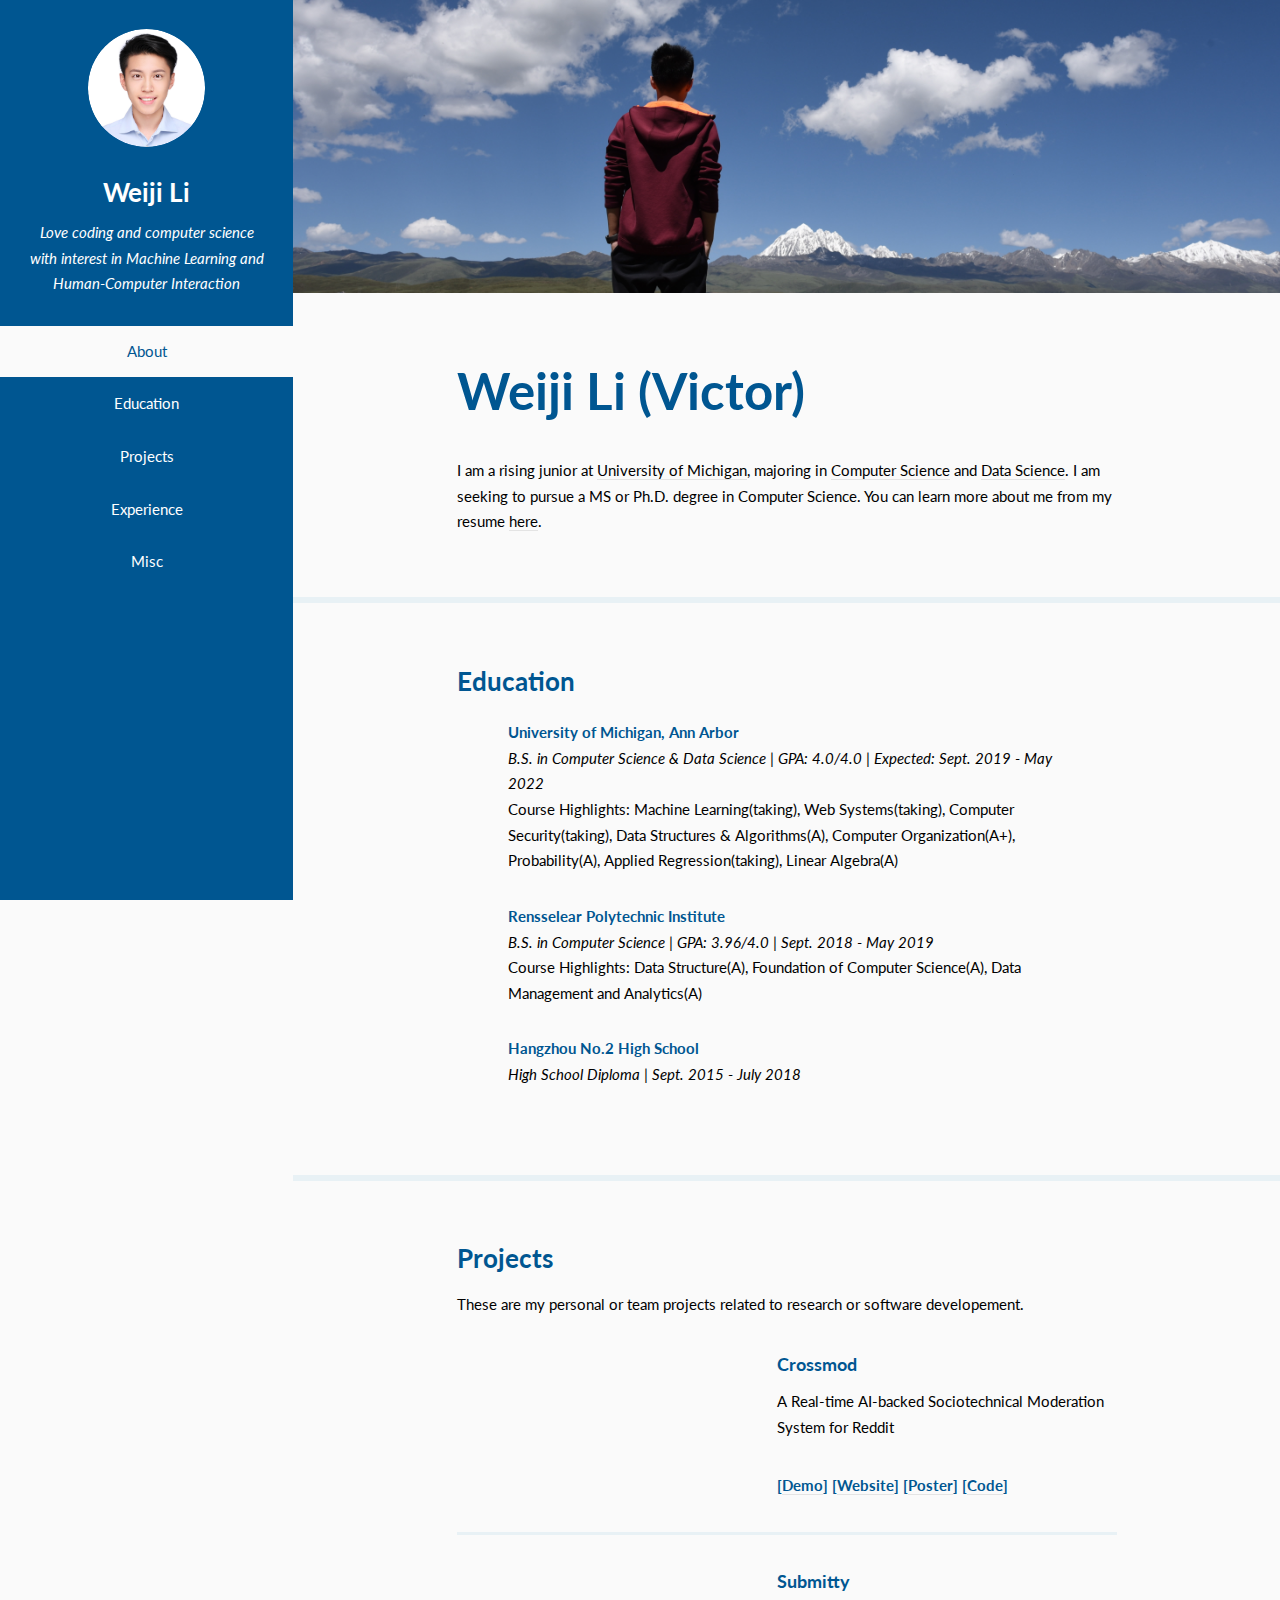
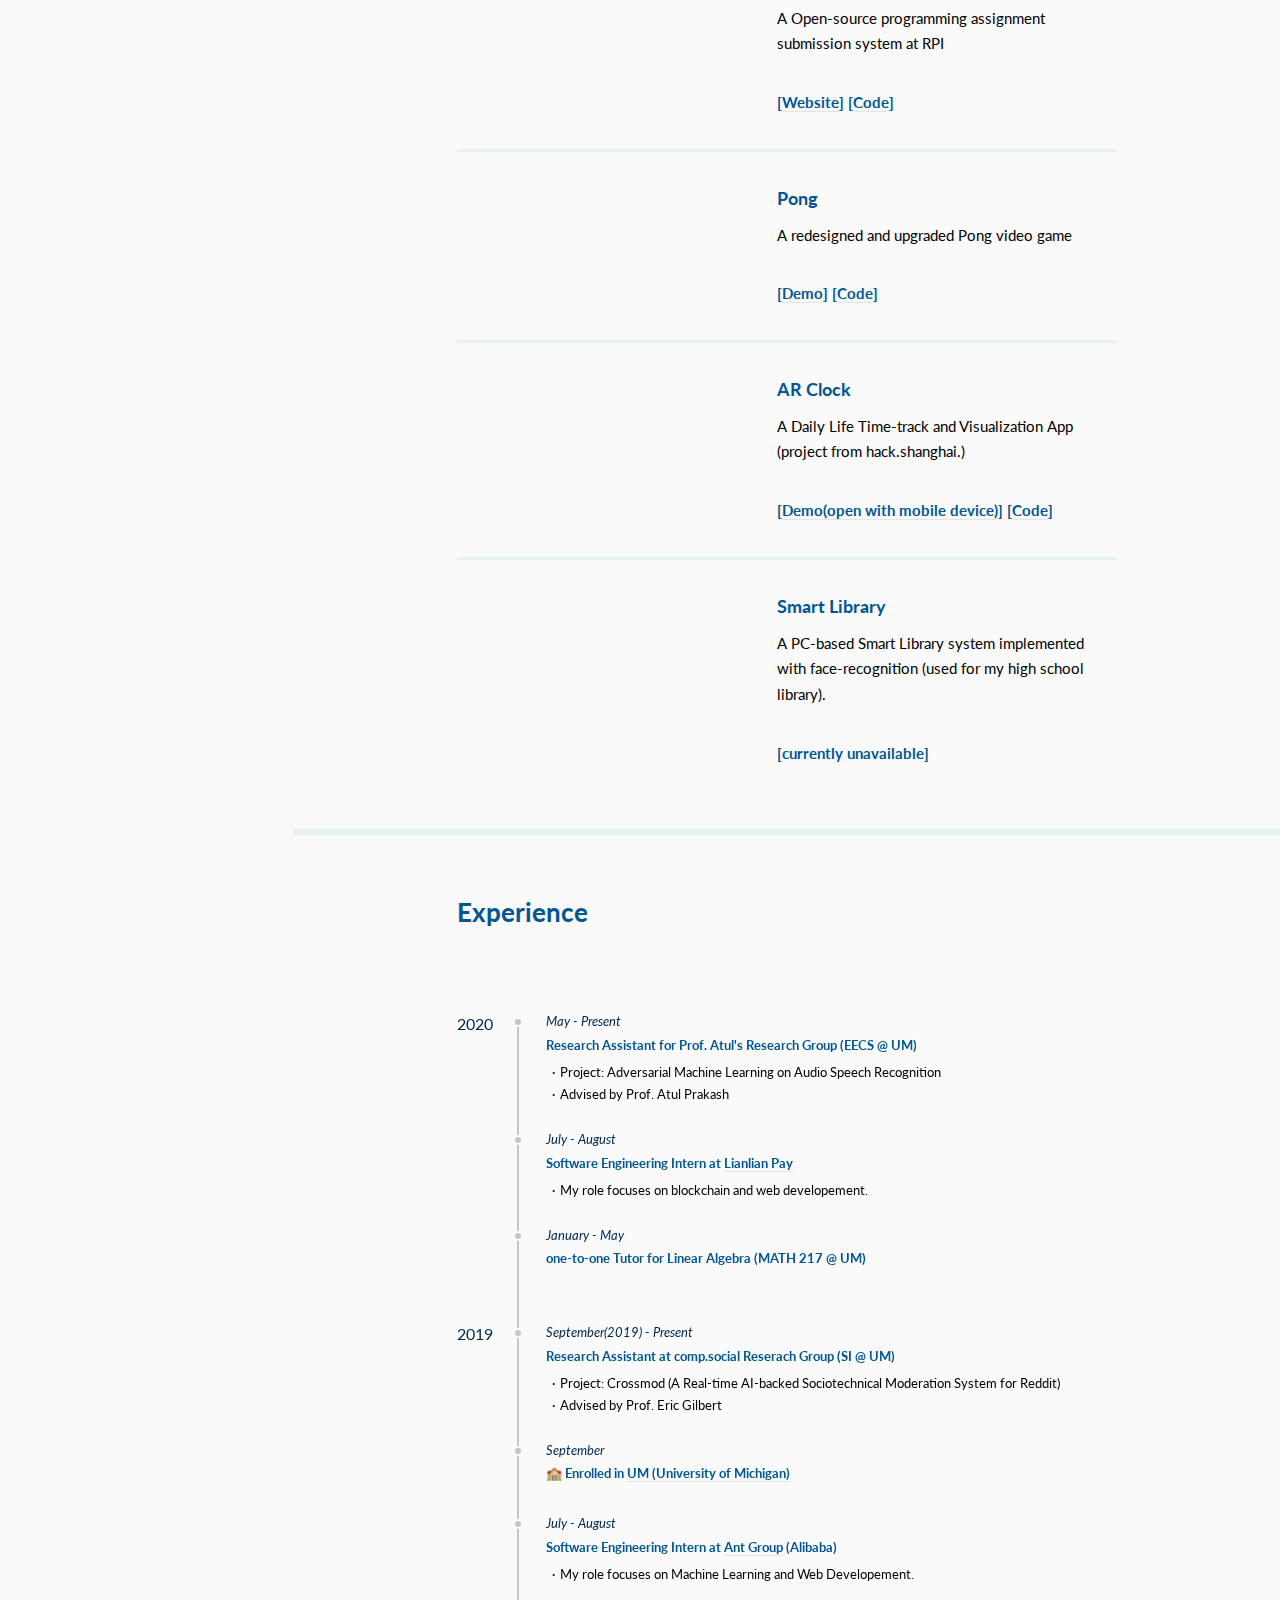
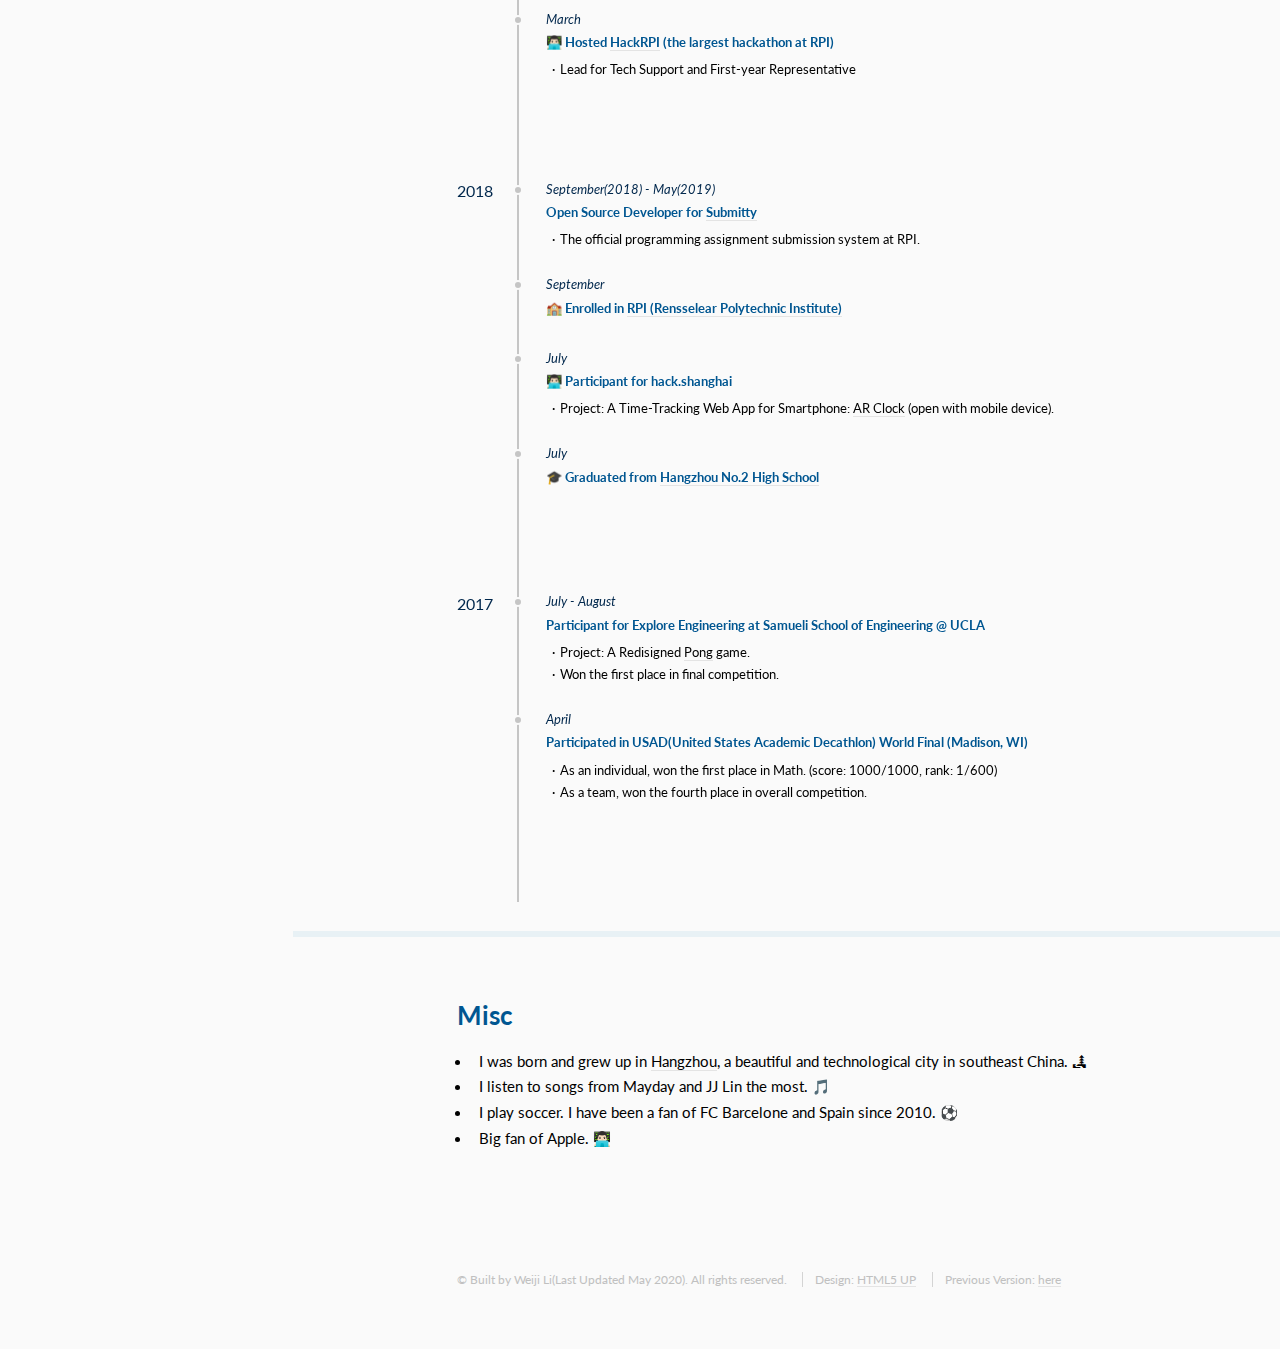
==== commit 0a0d7323: "add course" ====
--- a/index.html
+++ b/index.html
@@ -73,7 +73,8 @@
 							<li class="icon solid fa-university">
 								<b> University of Michigan, Ann Arbor </b> <br>
 								<i> B.S. in Computer Science & Data Science | GPA: 4.0/4.0 | Expected: Sept. 2019 - May 2022  </i><br>
-								Course Highlights: Data Structures & Algorithms(A), Computer Organization(A+), Probability(A), Linear Algebra(A)
+								Course Highlights: Machine Learning(taking), Web Systems(taking), Computer Security(taking), 
+								Data Structures & Algorithms(A), Computer Organization(A+), Probability(A), Applied Regression(taking), Linear Algebra(A)
 							</li>
 							<li class="icon solid fa-university">
 								<b> Rensselear Polytechnic Institute </b> <br>
@@ -173,12 +174,18 @@
 											</ul>
 										</section>
 										<section>
+											<h4><i>July - August</i></h4>
+											<ul class="research">
+												<b>Software Engineering Intern at <a href="https://www.lianlianpay.com/" target="_blank">Lianlian Pay</a></b>
+												<li>My role focuses on blockchain and web developement.</li>
+											</ul>
+										</section>
+										<section>
 											<h4><i>January - May</i></h4>
 											<ul>
 												<b>one-to-one Tutor for Linear Algebra (MATH 217 @ UM) </b>
 											</ul>
 										</section>   
-									</section>
 									<section class="year">
 										<h3>2019</h3>
 										<section>
@@ -198,7 +205,7 @@
 										<section>
 											<h4><i>July - August</i></h4>
 											<ul class="research">
-												<b>Software Engineering Intern at <a href="https://www.antfin.com/" target="_blank">Ant Financial</a> (Alibaba Group)</b>
+												<b>Software Engineering Intern at <a href="https://www.antgroup.com/" target="_blank">Ant Group</a> (Alibaba)</b>
 												<li>My role focuses on Machine Learning and Web Developement.</li>
 											</ul>
 										</section>
@@ -249,6 +256,15 @@
 													<li>Won the first place in final competition.</li>
 												</ul>
 											</section>
+
+											<section class = "research">
+												<h4><i>April</i></h4>
+												<ul>
+													<b>Participated in USAD(United States Academic Decathlon) World Final (Madison, WI)</b>
+													<li>As an individual, won the first place in Math. (score: 1000/1000, rank: 1/600)</li>
+													<li>As a team, won the fourth place in overall competition.</li>
+												</ul>
+											</section>
 										</section>
 								</div>
 							</div>
@@ -259,8 +275,8 @@
 					<div class="container">
 						<h3>Misc</h3>
 						<ul>
-							<li>My hometown is <a href= "https://en.wikipedia.org/wiki/Hangzhou" target="_blank">Hangzhou</a>, a beautiful and technological city in southeast China. 🏞</li>
-							<li>I listen to songs from Mayday and JJ Lin the most.</li>
+							<li>I was born and grew up in <a href= "https://en.wikipedia.org/wiki/Hangzhou" target="_blank">Hangzhou</a>, a beautiful and technological city in southeast China. 🏞</li>
+							<li>I listen to songs from Mayday and JJ Lin the most. 🎵</li>
 							<li>I play soccer. I have been a fan of FC Barcelone and Spain since 2010. ⚽️</li>
 							<li>Big fan of Apple. 👨🏻‍💻</li>
 						</ul>
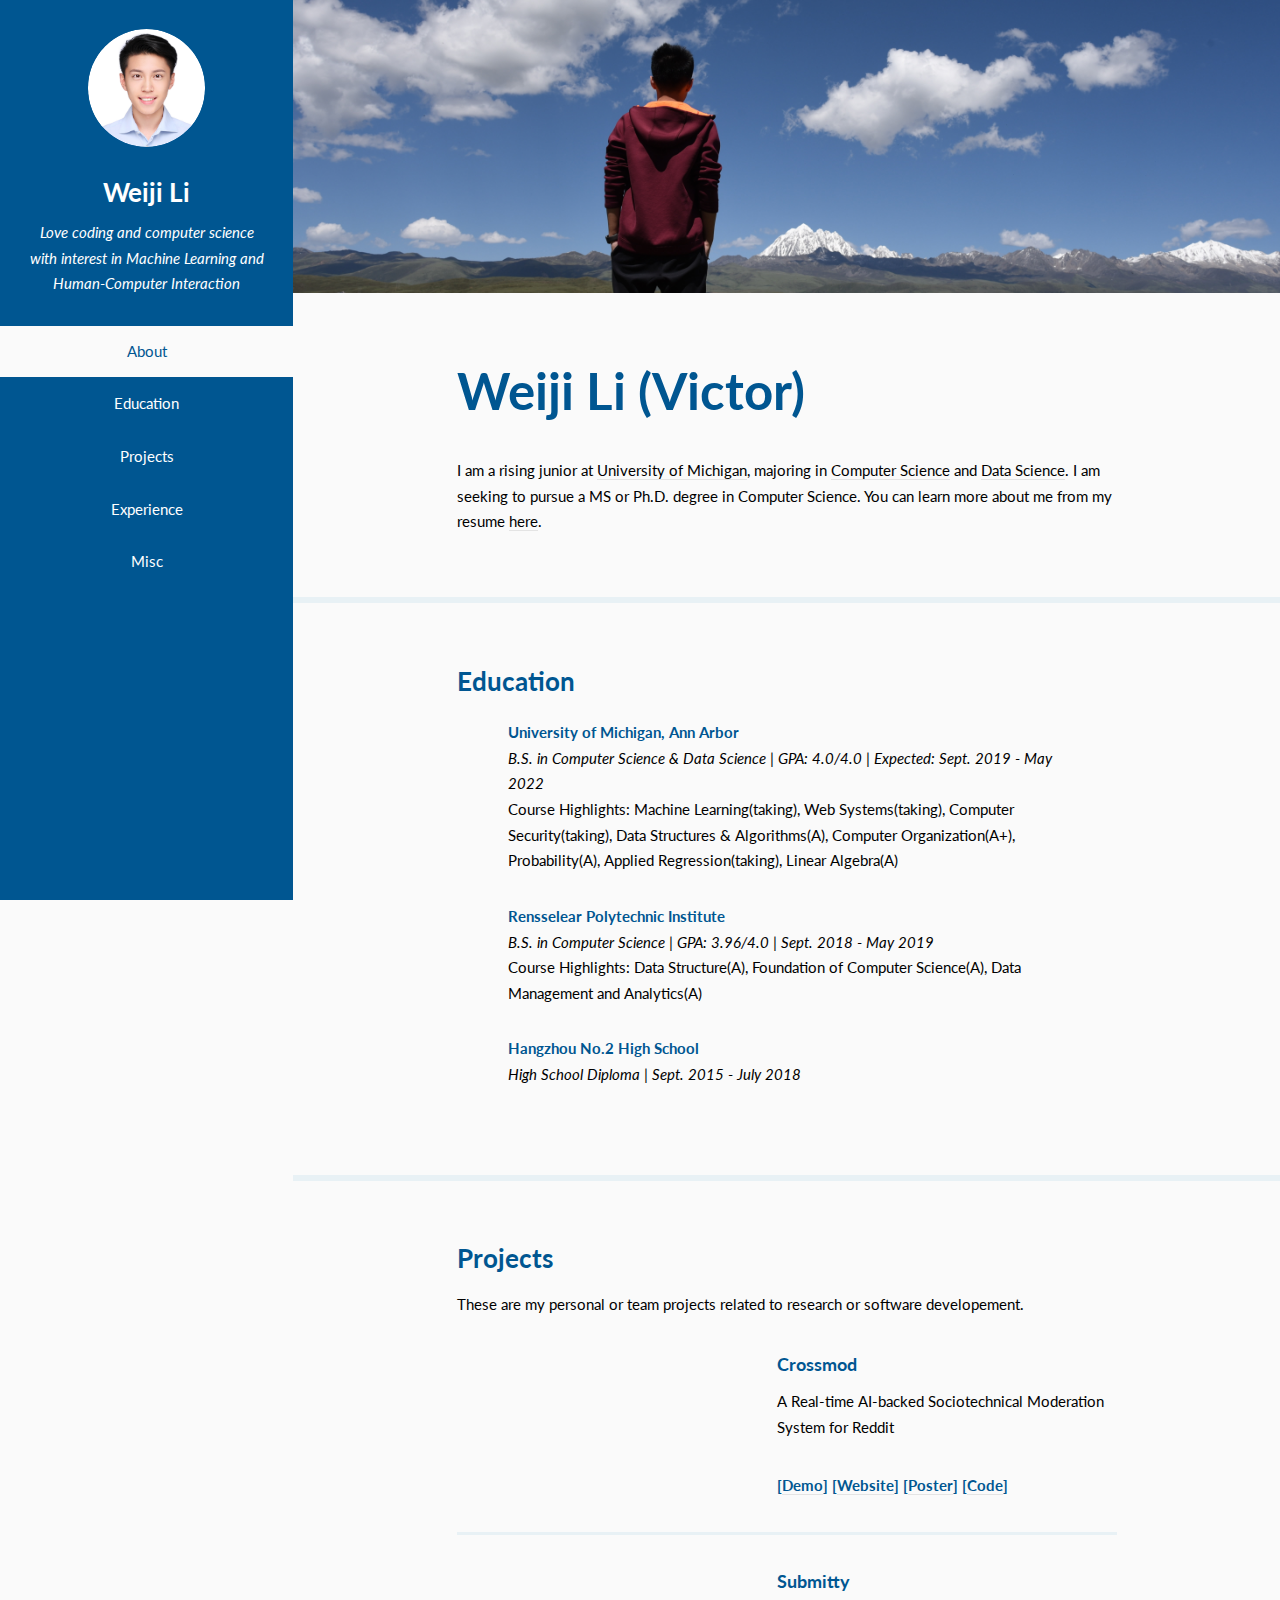
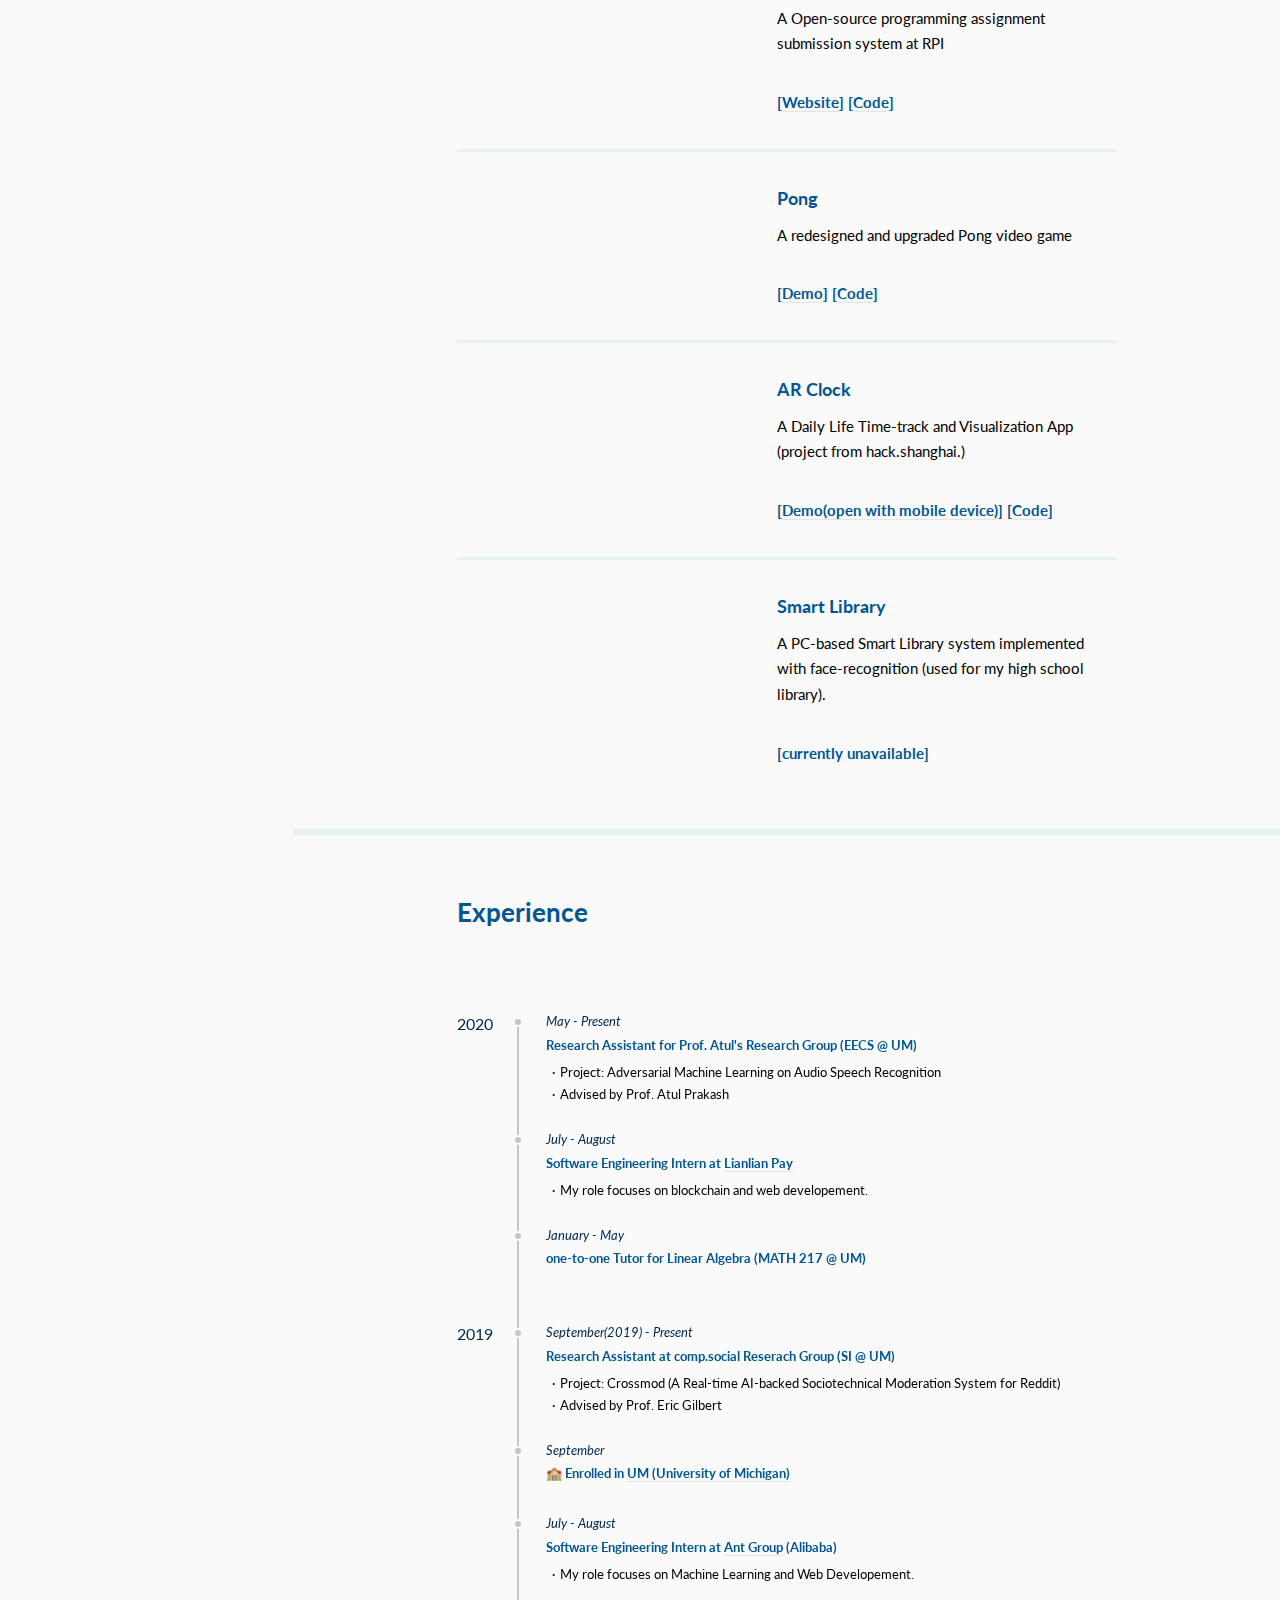
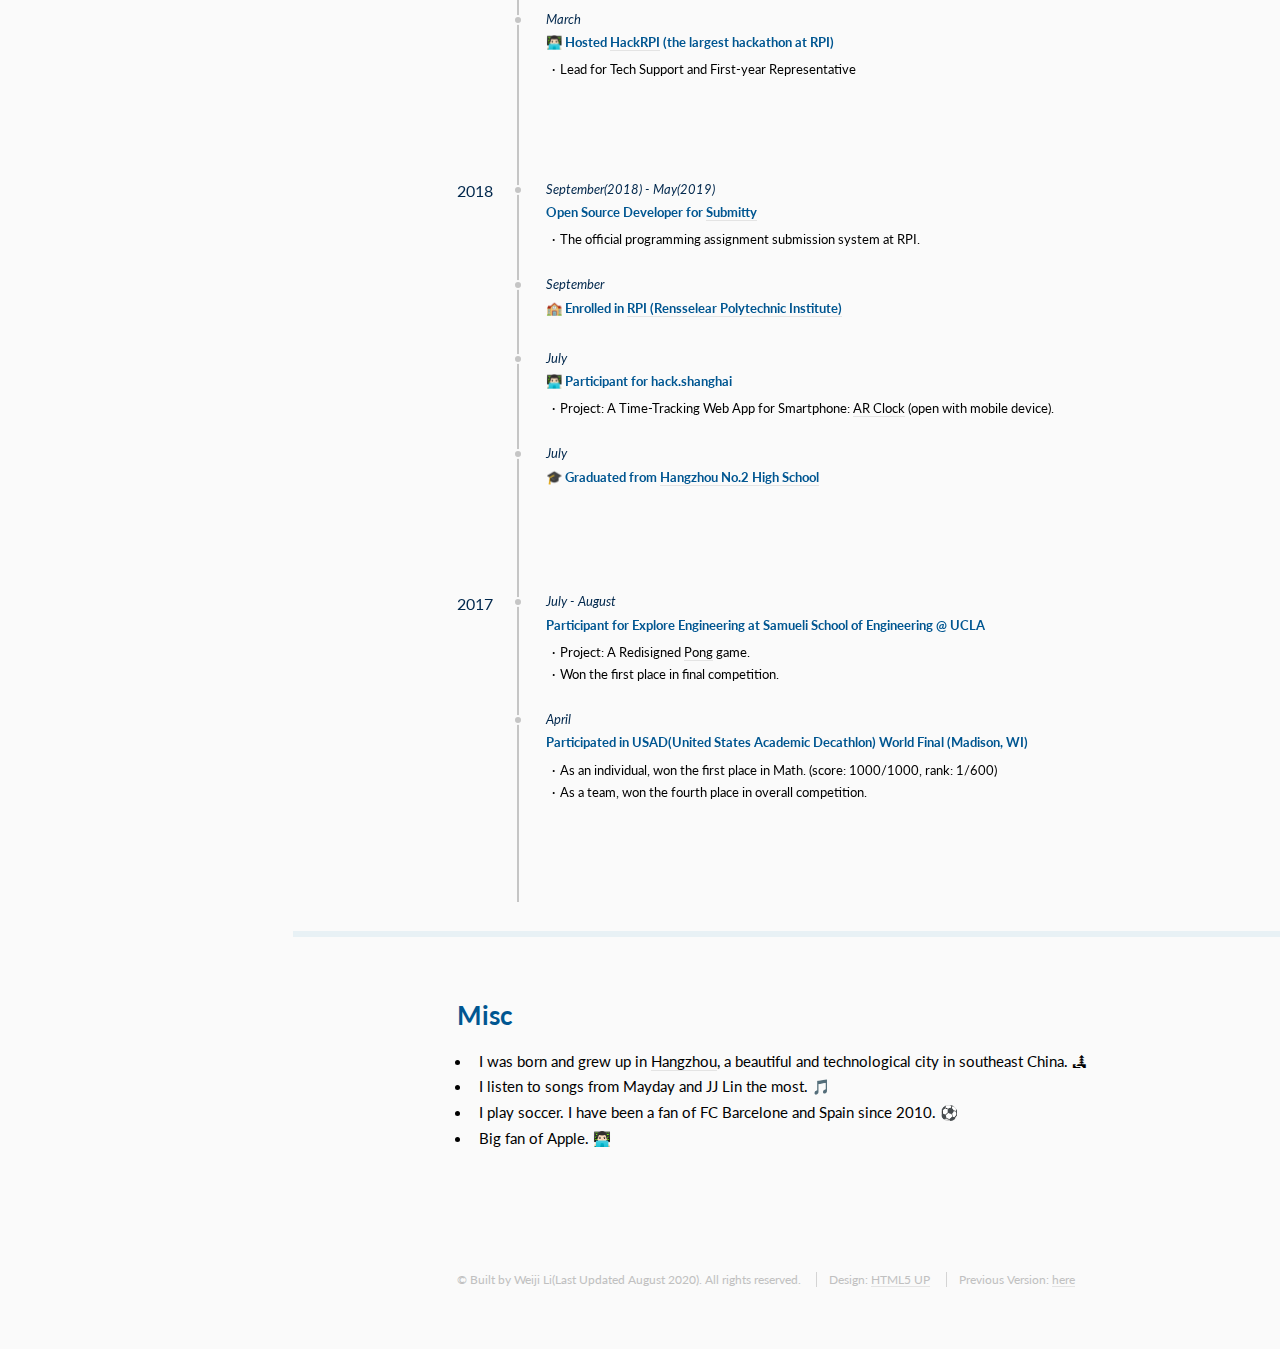
==== commit 1c79cc73: "update update time" ====
--- a/index.html
+++ b/index.html
@@ -287,7 +287,7 @@
 				<section id="footer">
 					<div class="container">
 						<ul class="copyright">
-							<li>&copy; Built by Weiji Li(Last Updated May 2020). All rights reserved.</li>
+							<li>&copy; Built by Weiji Li(Last Updated August 2020). All rights reserved.</li>
 							<li>Design: <a href="http://html5up.net" target="_blank">HTML5 UP</a></li>
 							<li>Previous Version: <a href="old.html" target="_blank">here</a></li>
 						</ul>
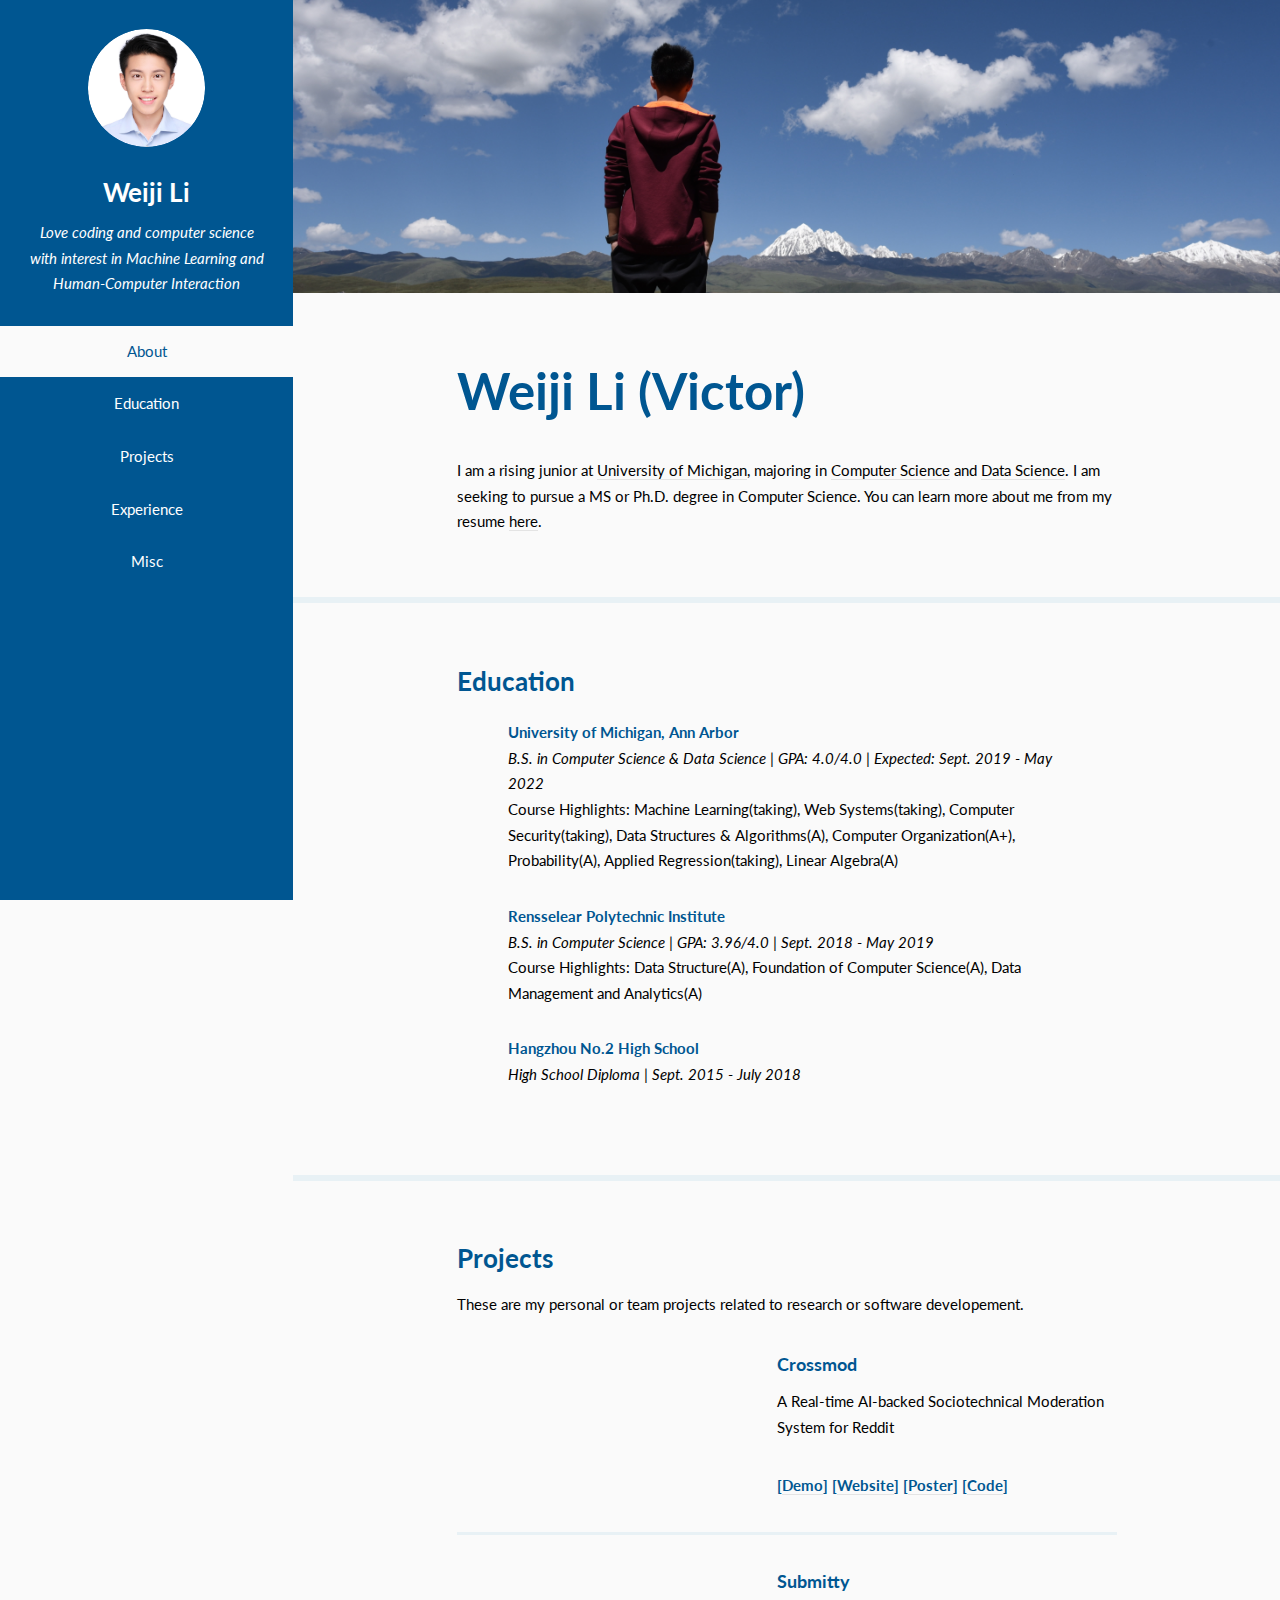
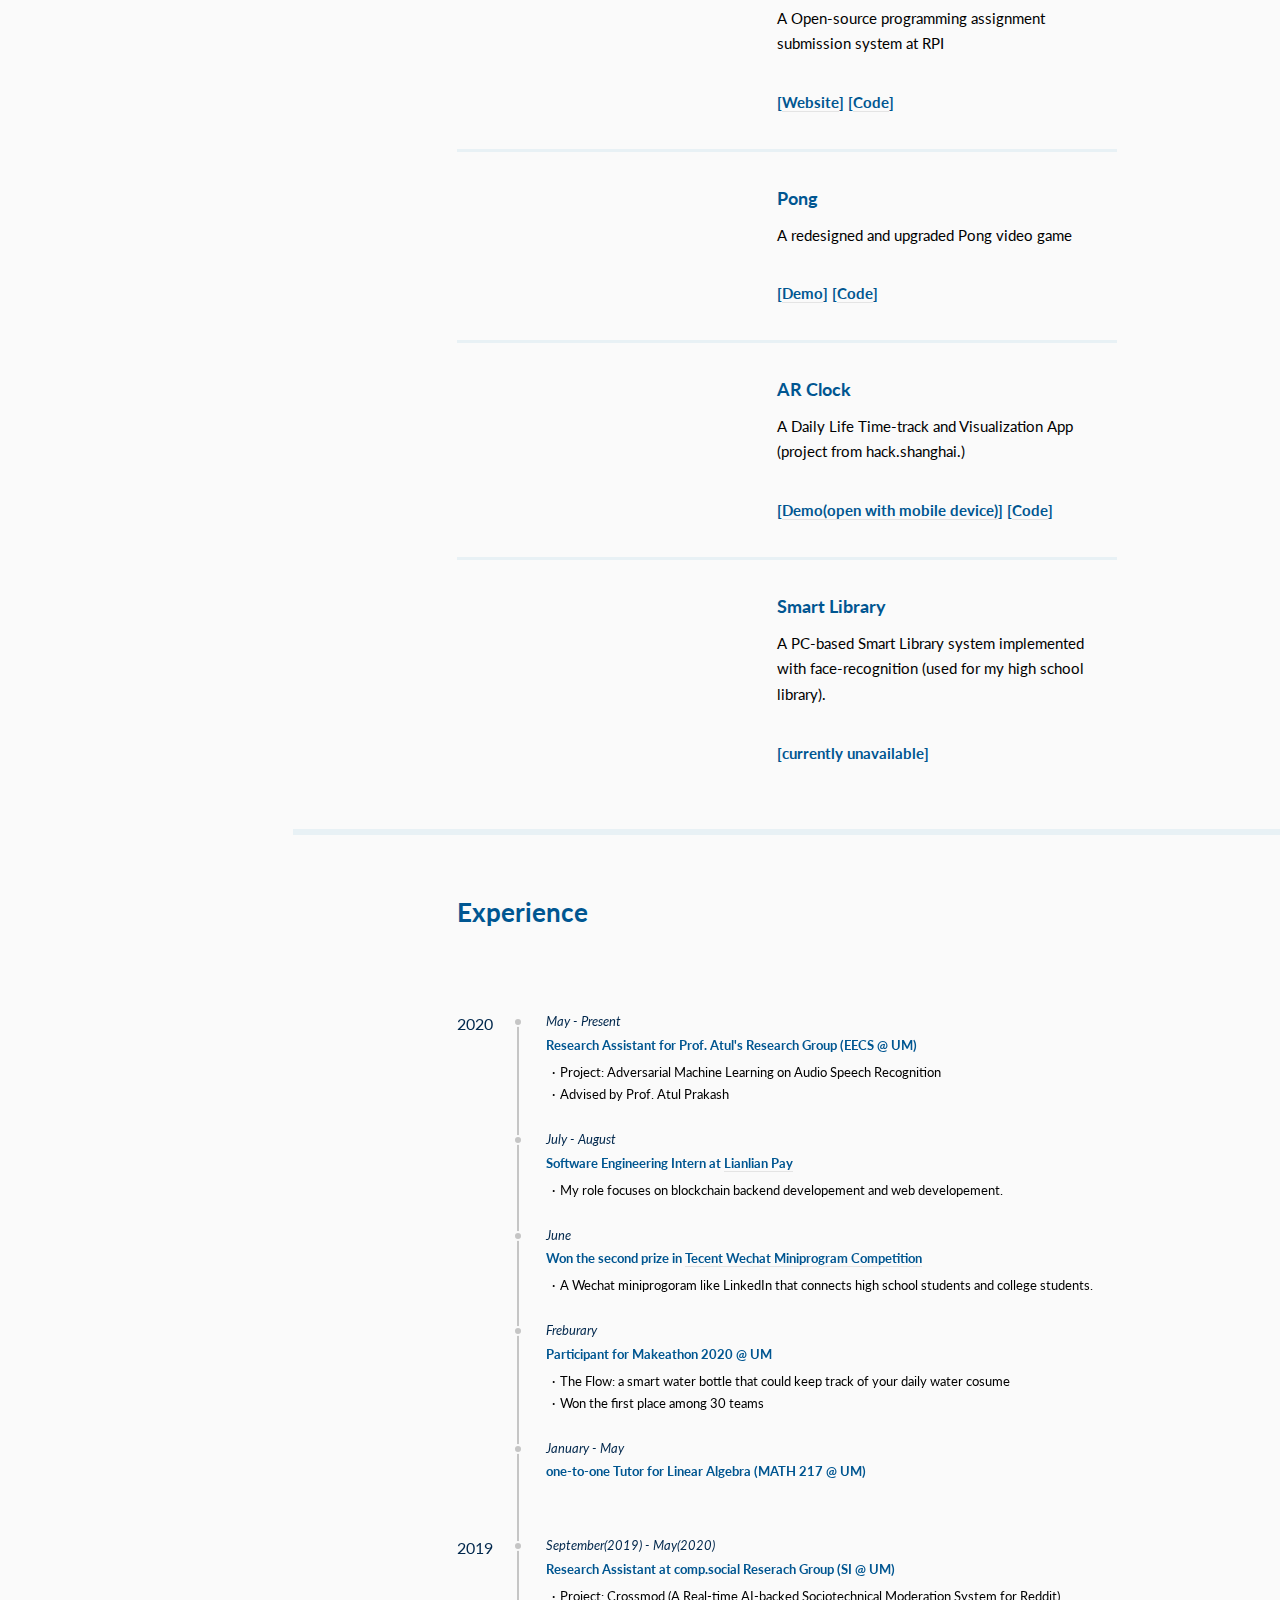
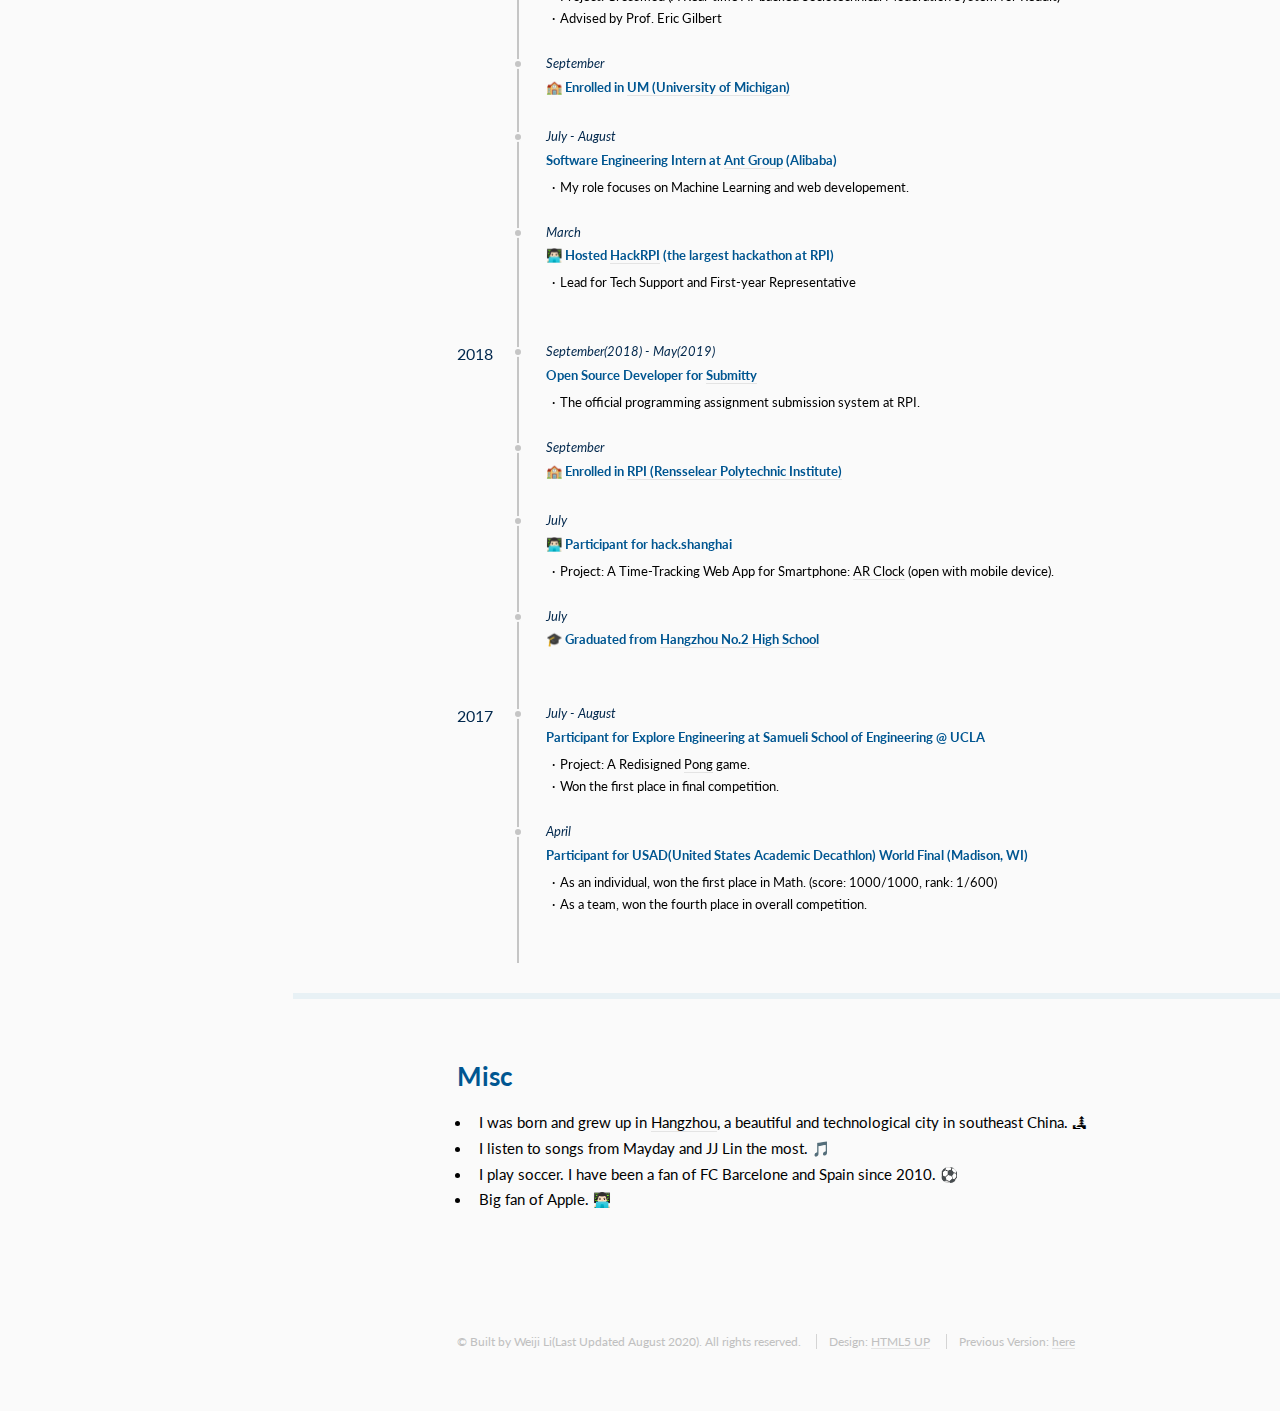
==== commit 507b7253: "fix bug" ====
--- a/index.html
+++ b/index.html
@@ -126,8 +126,8 @@
 									<h4>Pong</h4>
 									<p>A redesigned and upgraded Pong video game</p>
 									<b> 
-										[<a href="https://victorli718.github.io/PONG" target="_blank">Demo</a>]
-										[<a href="https://github.com/VictorLi718/PONG" target="_blank">Code</a>]
+										[<a href="https://weiji-li.github.io/PONG" target="_blank">Demo</a>]
+										[<a href="https://github.com/weiji-li/PONG" target="_blank">Code</a>]
 									</b>
 								</div>
 							</article>
@@ -137,8 +137,8 @@
 									<h4>AR Clock</h4>
 									<p>A Daily Life Time-track and Visualization App (project from hack.shanghai.)</p>
 									<b> 
-										[<a href="https://victorli718.github.io/AR_Clock" target="_blank">Demo(open with mobile device)</a>]
-										[<a href="https://github.com/VictorLi718/AR_Clock" target="_blank">Code</a>]
+										[<a href="https://crystor9.github.io/HackShanghai/" target="_blank">Demo(open with mobile device)</a>]
+										[<a href="https://github.com/christie-zhao/HackShanghai" target="_blank">Code</a>]
 									</b>
 								</div>
 							</article>
@@ -176,20 +176,36 @@
 										<section>
 											<h4><i>July - August</i></h4>
 											<ul class="research">
-												<b>Software Engineering Intern at <a href="https://www.lianlianpay.com/" target="_blank">Lianlian Pay</a></b>
-												<li>My role focuses on blockchain and web developement.</li>
-											</ul>
-										</section>
+												<b>Software Engineering Intern at <a href="https://www.lianlianpay.com/international" target="_blank">Lianlian Pay</a></b>
+												<li>My role focuses on blockchain backend developement and web developement.</li>
+											</ul>
+										</section>
+										<section>
+											<h4><i>June</i></h4>
+											<ul class="research">
+												<b>Won the second prize in <a href="https://mp.weixin.qq.com/s/aEQNG11-35LURCy6qR7A5w" target="_blank">Tecent Wechat Miniprogram Competition</a></b>
+												<li>A Wechat miniprogoram like LinkedIn that connects high school students and college students.</li>
+											</ul>
+										</section>
+										<section>
+											<h4><i>Freburary</i></h4>
+											<ul class="research">
+												<b>Participant for Makeathon 2020 @ UM</b>
+												<li>The Flow: a smart water bottle that could keep track of your daily water cosume</li>
+												<li>Won the first place among 30 teams</li>
+											</ul>
+										</section> 
 										<section>
 											<h4><i>January - May</i></h4>
 											<ul>
 												<b>one-to-one Tutor for Linear Algebra (MATH 217 @ UM) </b>
 											</ul>
-										</section>   
+										</section> 
+									</section>  
 									<section class="year">
 										<h3>2019</h3>
 										<section>
-											<h4><i>September(2019) - Present</i></h4>
+											<h4><i>September(2019) - May(2020)</i></h4>
 											<ul class = "research">
 												<b>Research Assistant at comp.social Reserach Group (SI @ UM)</b>
 												<li>Project: Crossmod (A Real-time AI-backed Sociotechnical Moderation System for Reddit)</li>
@@ -206,7 +222,7 @@
 											<h4><i>July - August</i></h4>
 											<ul class="research">
 												<b>Software Engineering Intern at <a href="https://www.antgroup.com/" target="_blank">Ant Group</a> (Alibaba)</b>
-												<li>My role focuses on Machine Learning and Web Developement.</li>
+												<li>My role focuses on Machine Learning and web developement.</li>
 											</ul>
 										</section>
 										<section>
@@ -218,7 +234,7 @@
 										</section>
 									</section>
 									<section class="year">
-									<h3>2018</h3>
+										<h3>2018</h3>
 										<section class = "research">
 											<h4><i>September(2018) - May(2019)</i></h4>
 											<ul>
@@ -236,7 +252,7 @@
 											<h4><i>July</i></h4>
 											<ul>
 												<b>👨🏻‍💻 Participant for hack.shanghai</b>
-												<li>Project: A Time-Tracking Web App for Smartphone: <a href="https://victorli718.github.io/AR_Clock/" target="_blank">AR Clock</a> (open with mobile device).</li>
+												<li>Project: A Time-Tracking Web App for Smartphone: <a href="https://crystor9.github.io/HackShanghai/" target="_blank">AR Clock</a> (open with mobile device).</li>
 											</ul>
 										</section>
 										<section>
@@ -252,7 +268,7 @@
 												<h4><i>July - August</i></h4>
 												<ul>
 													<b>Participant for Explore Engineering at Samueli School of Engineering @ UCLA</b>
-													<li>Project: A Redisigned <a href="https://victorli718.github.io/PONG/" target="_blank">Pong</a> game.</li>
+													<li>Project: A Redisigned <a href="https://weiji-li.github.io/PONG/" target="_blank">Pong</a> game.</li>
 													<li>Won the first place in final competition.</li>
 												</ul>
 											</section>
@@ -260,7 +276,7 @@
 											<section class = "research">
 												<h4><i>April</i></h4>
 												<ul>
-													<b>Participated in USAD(United States Academic Decathlon) World Final (Madison, WI)</b>
+													<b>Participant for USAD(United States Academic Decathlon) World Final (Madison, WI)</b>
 													<li>As an individual, won the first place in Math. (score: 1000/1000, rank: 1/600)</li>
 													<li>As a team, won the fourth place in overall competition.</li>
 												</ul>
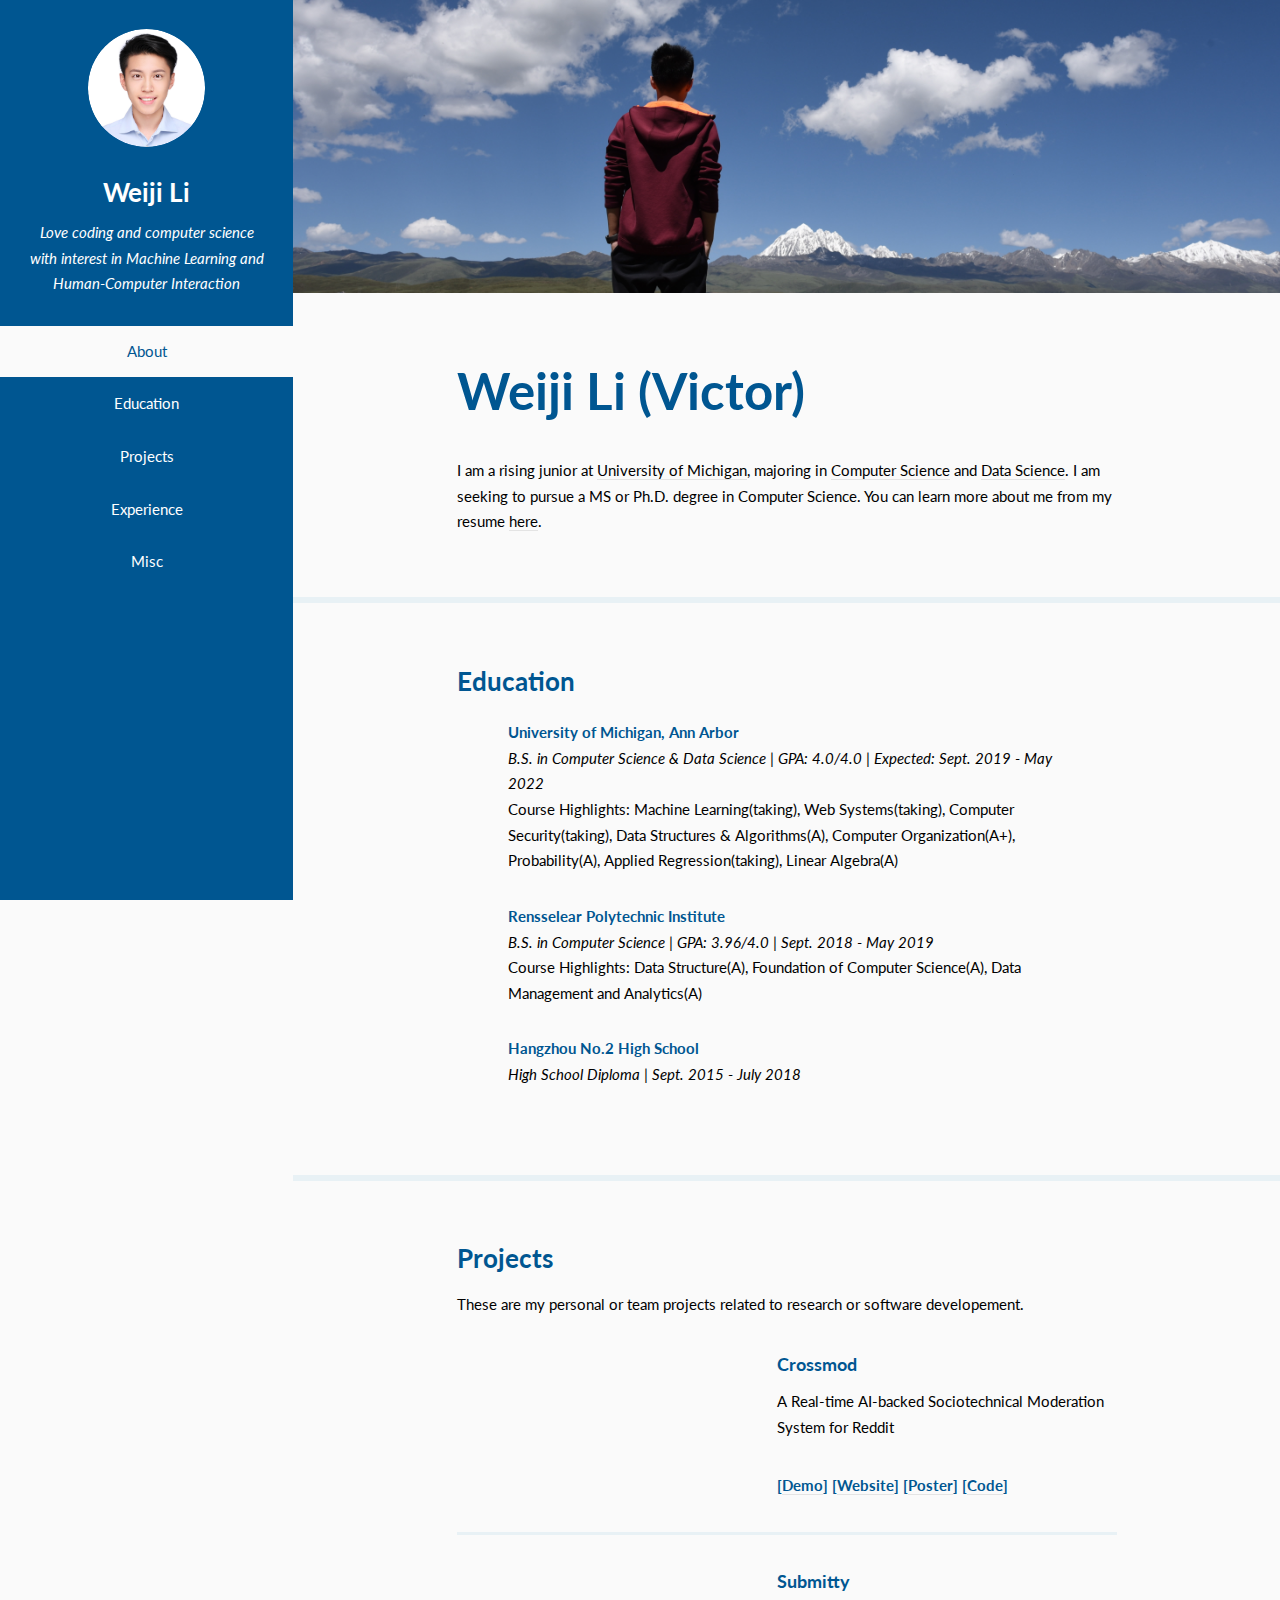
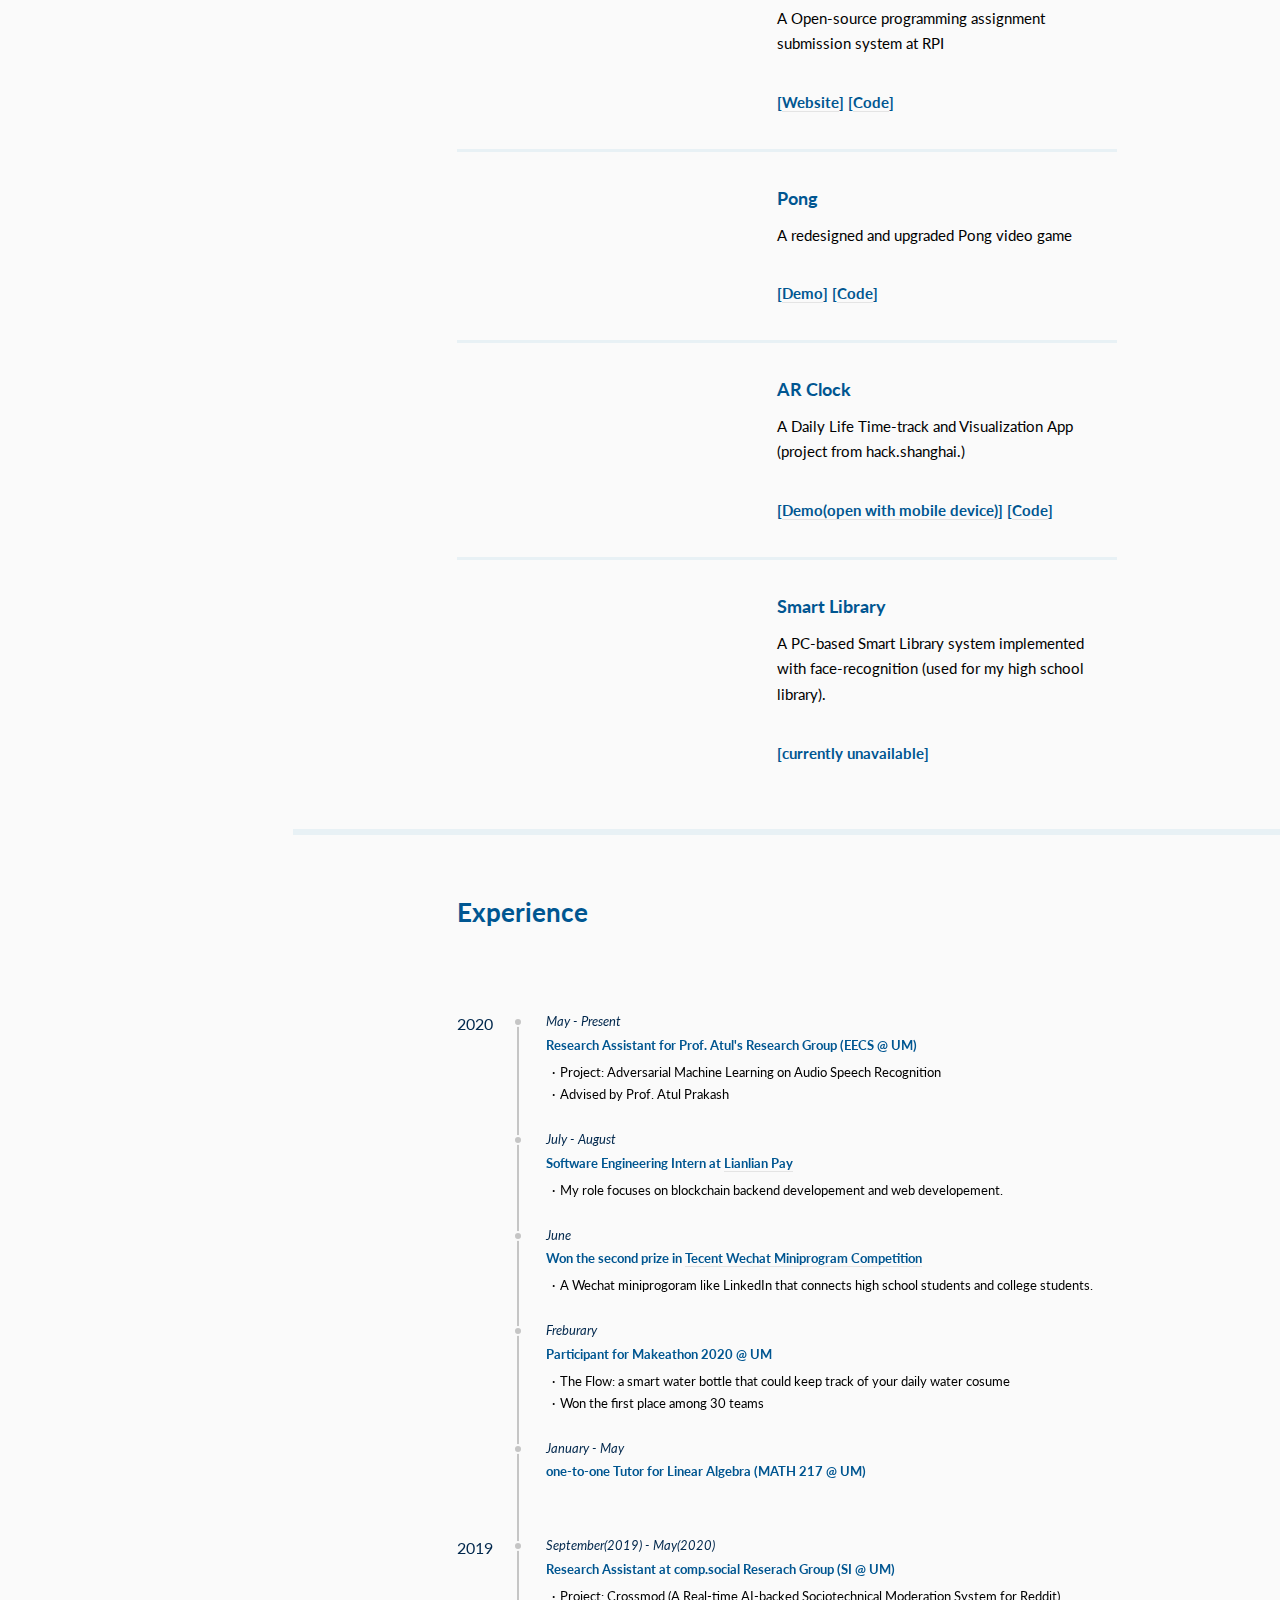
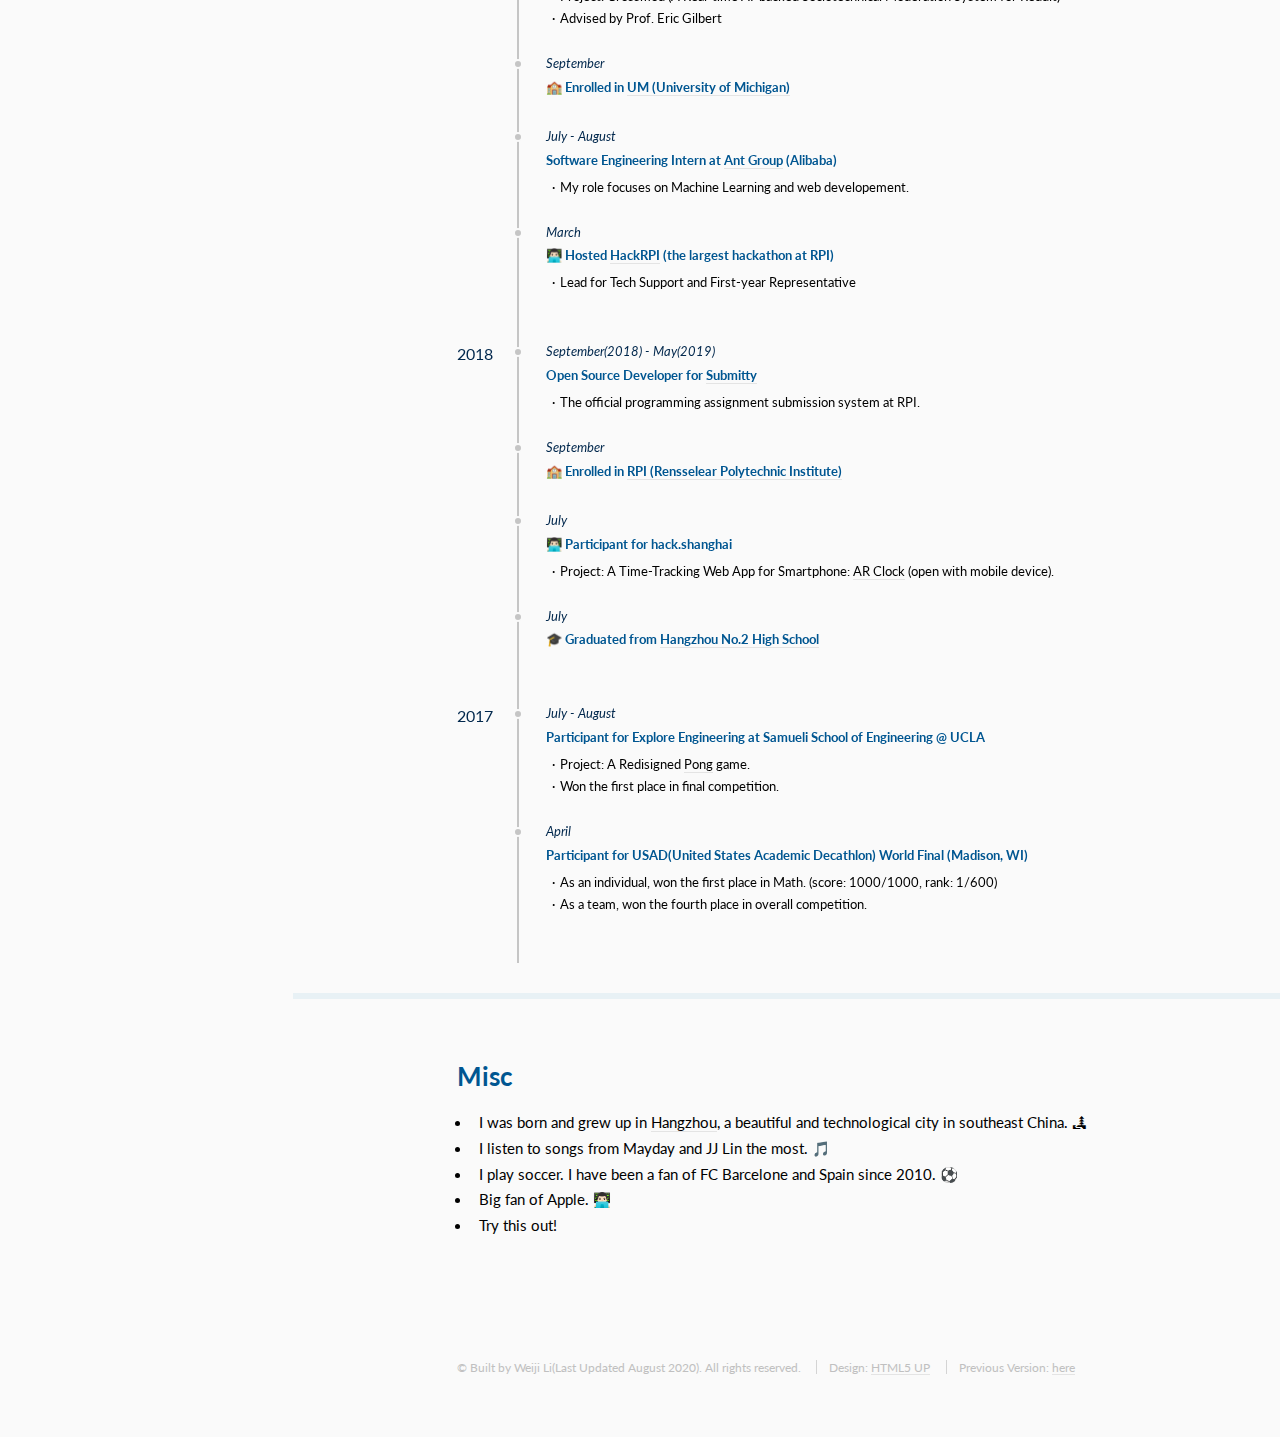
==== commit ceec56aa: "Update index.html" ====
--- a/index.html
+++ b/index.html
@@ -295,6 +295,11 @@
 							<li>I listen to songs from Mayday and JJ Lin the most. 🎵</li>
 							<li>I play soccer. I have been a fan of FC Barcelone and Spain since 2010. ⚽️</li>
 							<li>Big fan of Apple. 👨🏻‍💻</li>
+							<li>Try this out!
+								<div style="max-width: 300px; margin: 0px auto">
+									<script type="text/javascript" id="clstr_globe" src="//clustrmaps.com/globe.js?d=MoPcKIFWp3CX0SrJ4DH7Wb-F-lGLP9H9cEvRQXb7WDI"></script>
+								</div>
+							</li>
 						</ul>
 					</div>
 				</section>
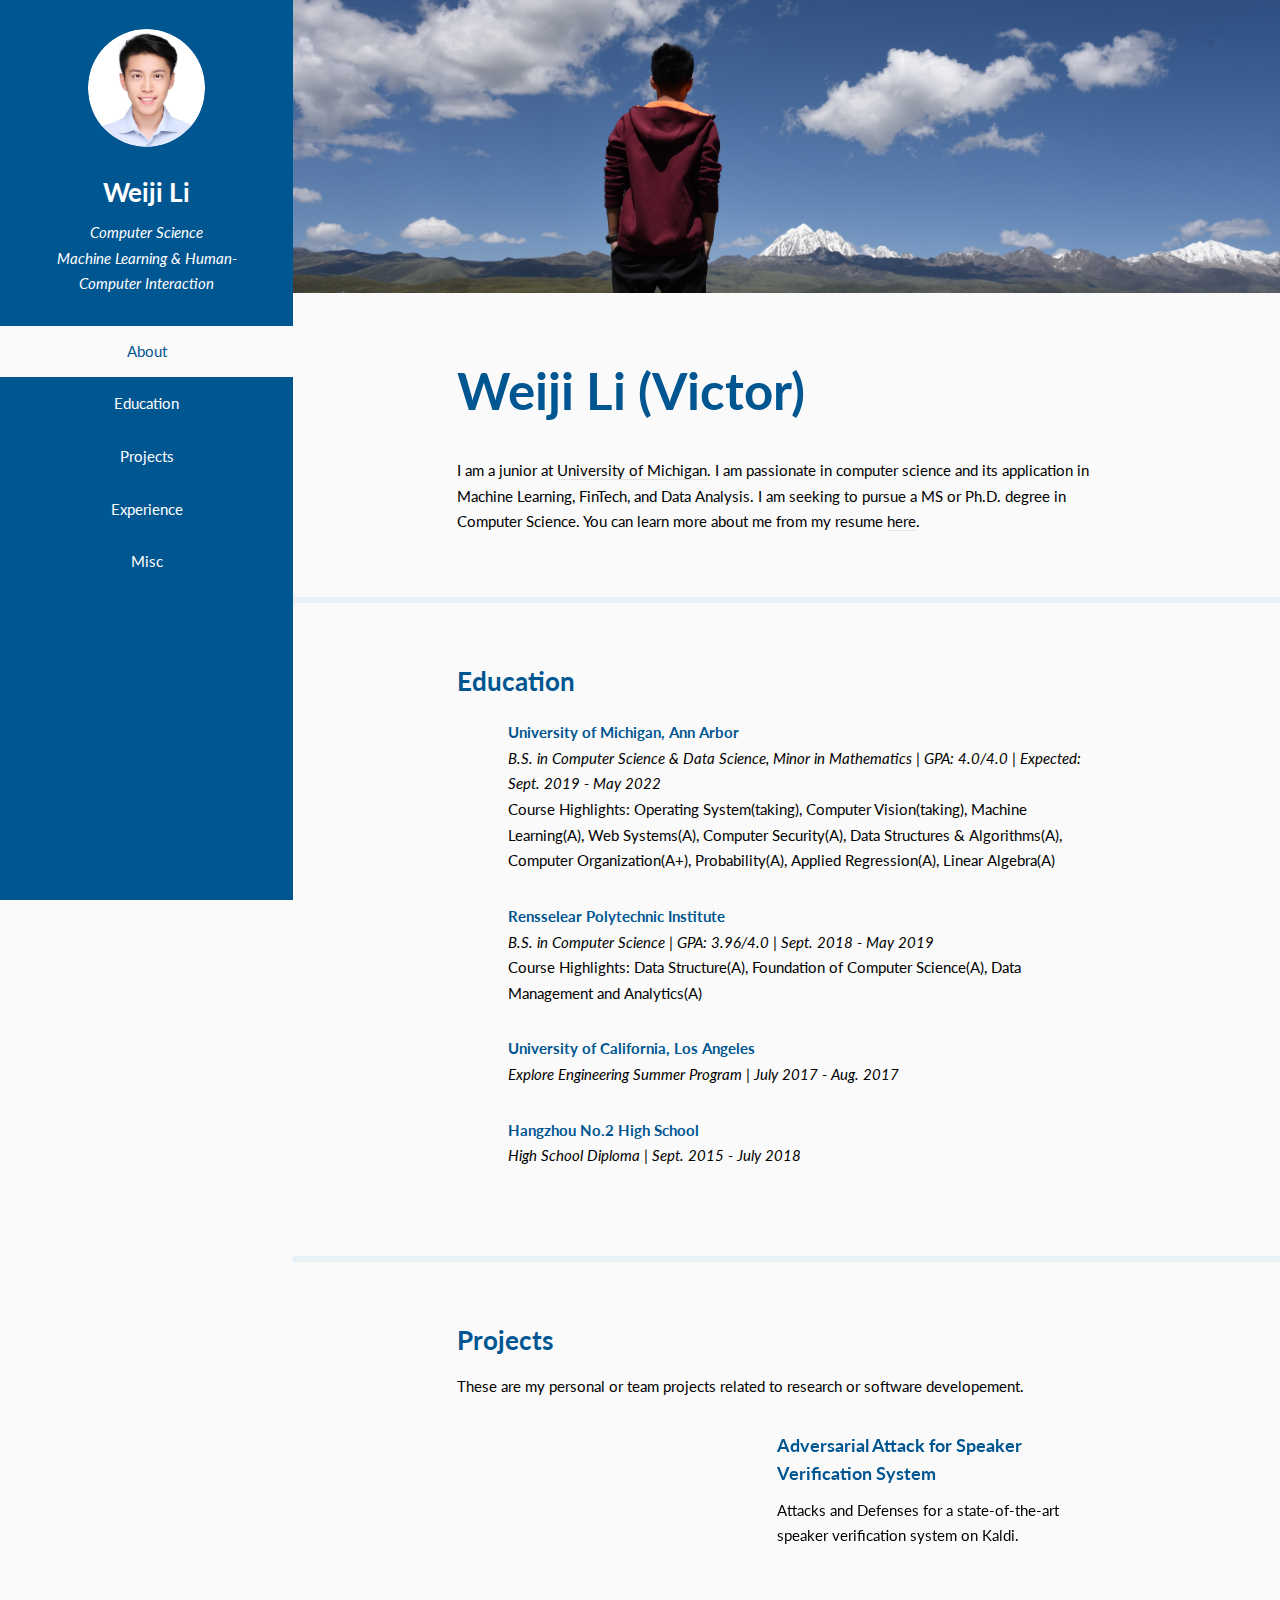
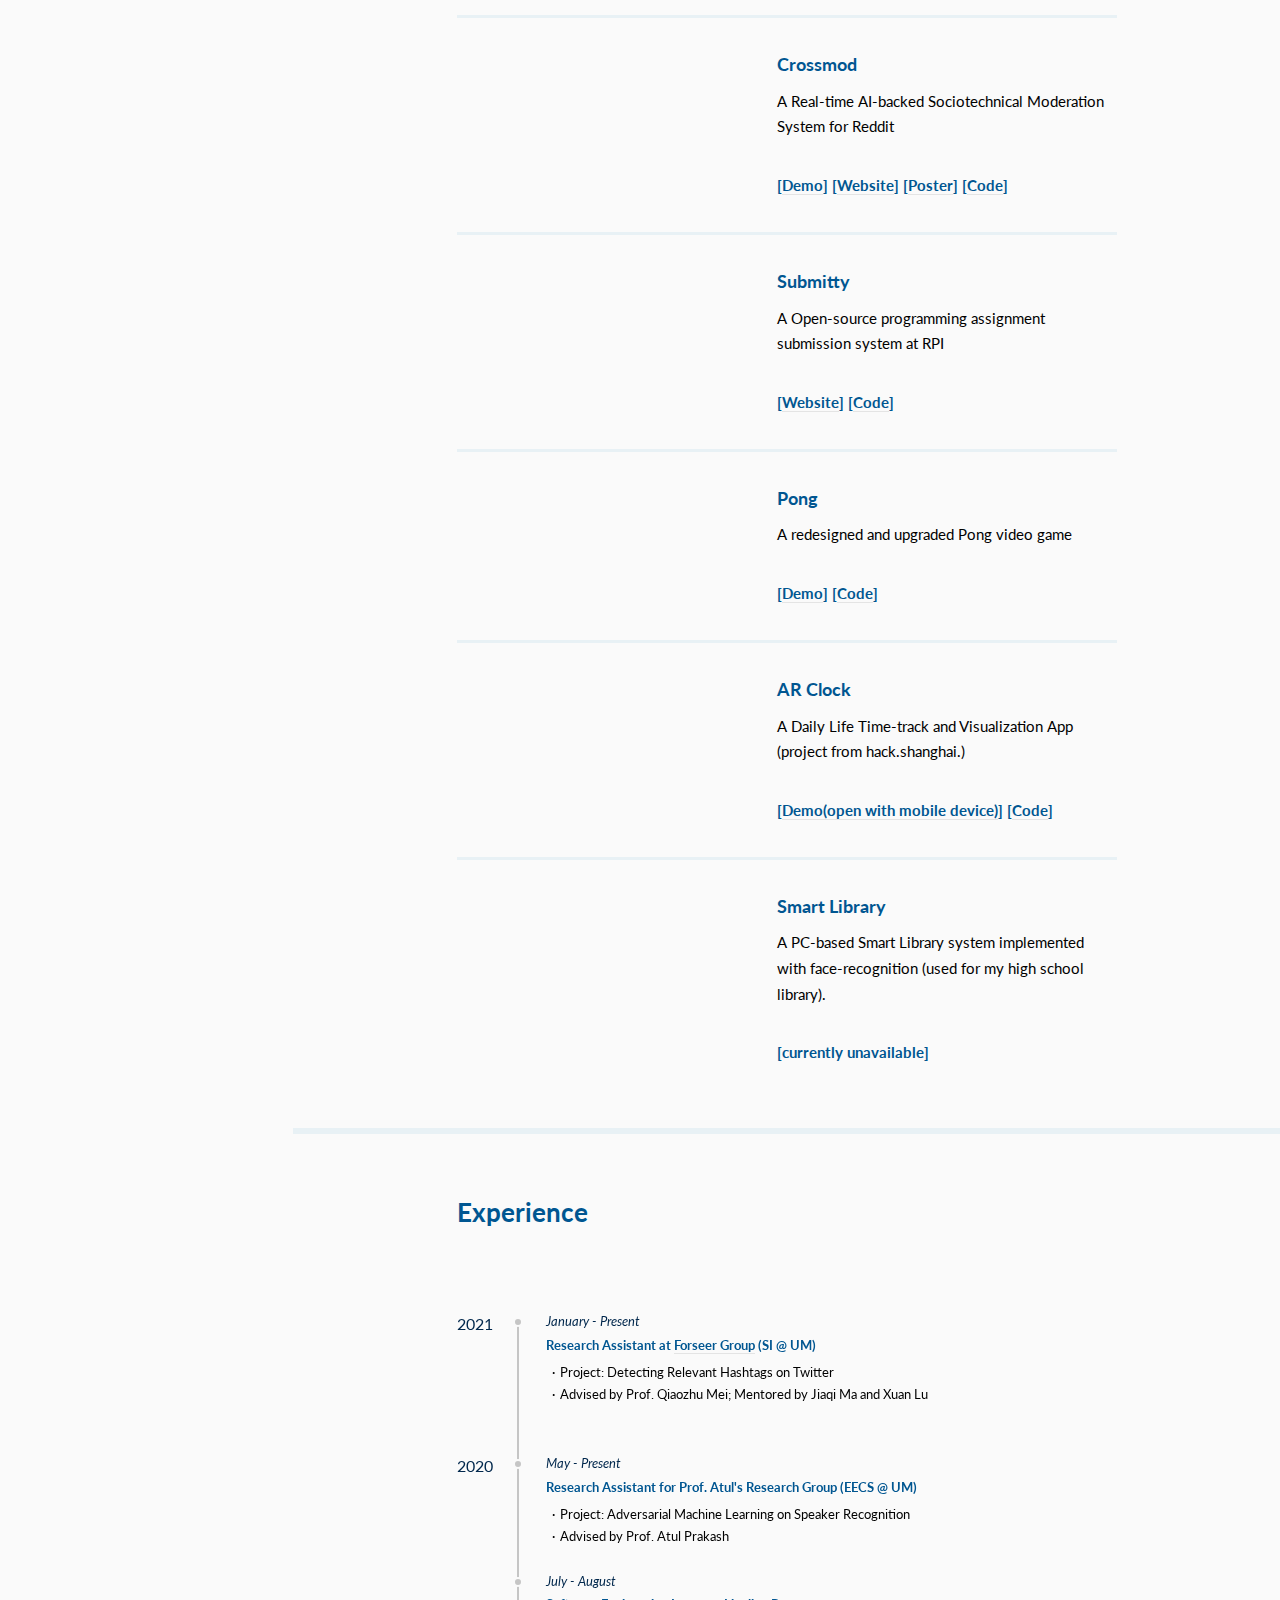
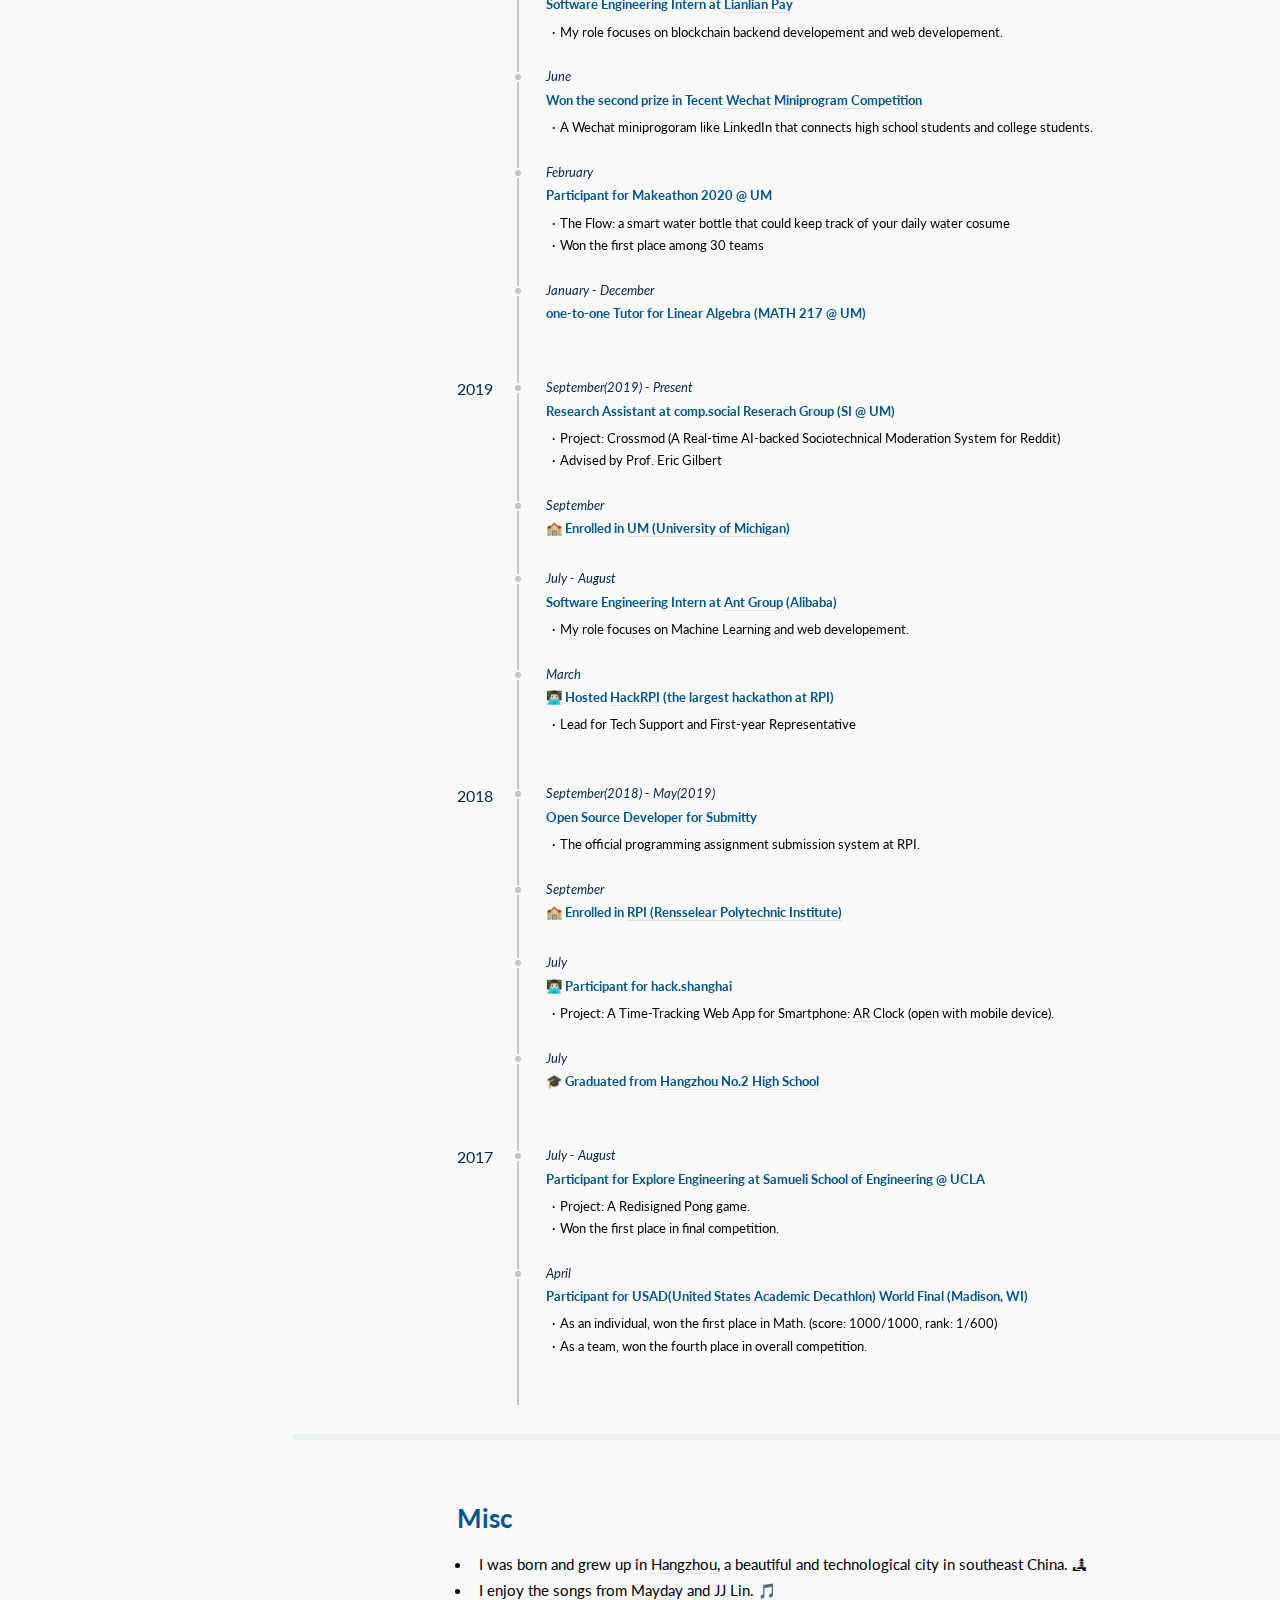
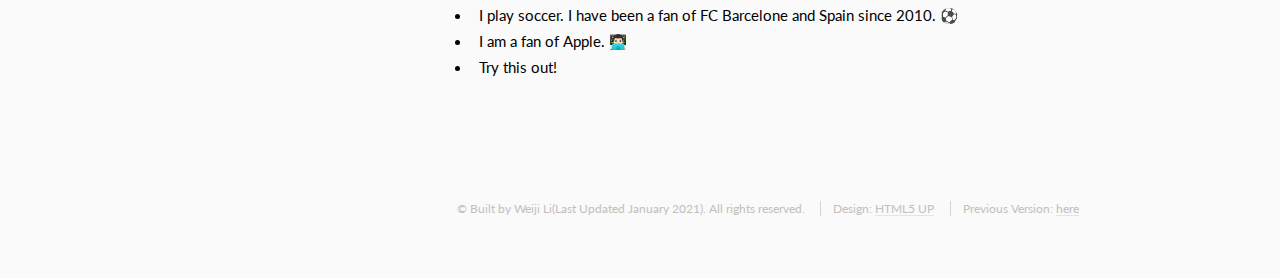
==== commit ea892b6b: "update UCLA" ====
--- a/index.html
+++ b/index.html
@@ -10,6 +10,7 @@
 		<meta charset="utf-8" />
 		<meta name="viewport" content="width=device-width, initial-scale=1, user-scalable=no" />
 		<link rel="stylesheet" href="assets/css/main.css" />
+		<link href="https://unpkg.com/aos@2.3.1/dist/aos.css" rel="stylesheet" />
 	</head>
 	<body class="is-preload">
 
@@ -18,8 +19,8 @@
 			<header>
 				<span class="image avatar"><img src="images/avatar.jpg" alt="" /></span>
 				<h1 id="logo"><a href="#">Weiji Li</a></h1>
-				<p>Love coding and computer science<br />
-				with interest in Machine Learning and Human-Computer Interaction</p>
+				<p>Computer Science<br />
+				Machine Learning & Human-Computer Interaction</p>
 			</header>
 			<nav id="nav">
 				<ul>
@@ -55,10 +56,9 @@
 						<header class="major">
 							<h2>Weiji Li (Victor)</h2>
 						</header>
-						<p>I am a rising junior at 
-							<a href="https://umich.edu/" target="_blank">University of Michigan</a>, majoring in 
-							<a href="https://cse.umich.edu/" target="_blank">Computer Science</a> and 
-							<a href="https://cse.engin.umich.edu/academics/undergraduate/data-science-eng/" target="_blank">Data Science</a>.
+						<p>I am a junior at 
+							<a href="https://umich.edu/" target="_blank">University of Michigan</a>.
+							I am passionate in computer science and its application in Machine Learning, FinTech, and Data Analysis.
 							I am seeking to pursue a MS or Ph.D. degree in Computer Science. You can learn more about me from my resume 
 							<a href="docs/resume.pdf" target="_blank">here</a>.
 						</p>
@@ -72,9 +72,9 @@
 						<ul class="feature-icons">
 							<li class="icon solid fa-university">
 								<b> University of Michigan, Ann Arbor </b> <br>
-								<i> B.S. in Computer Science & Data Science | GPA: 4.0/4.0 | Expected: Sept. 2019 - May 2022  </i><br>
-								Course Highlights: Machine Learning(taking), Web Systems(taking), Computer Security(taking), 
-								Data Structures & Algorithms(A), Computer Organization(A+), Probability(A), Applied Regression(taking), Linear Algebra(A)
+								<i> B.S. in Computer Science & Data Science, Minor in Mathematics | GPA: 4.0/4.0 | Expected: Sept. 2019 - May 2022  </i><br>
+								Course Highlights: Operating System(taking), Computer Vision(taking), Machine Learning(A), Web Systems(A), Computer Security(A), 
+								Data Structures & Algorithms(A), Computer Organization(A+), Probability(A), Applied Regression(A), Linear Algebra(A)
 							</li>
 							<li class="icon solid fa-university">
 								<b> Rensselear Polytechnic Institute </b> <br>
@@ -82,6 +82,10 @@
 								Course Highlights: Data Structure(A), Foundation of Computer Science(A), Data Management and Analytics(A)
 							</li>
 							<li class="icon solid fa-university">
+								<b> University of California, Los Angeles </b> <br>
+								<i> Explore Engineering Summer Program | July 2017 - Aug. 2017  </i><br>
+							</li>
+							<li class="icon solid fa-university">
 								<b> Hangzhou No.2 High School </b> <br>
 								<i> High School Diploma | Sept. 2015 - July 2018 </i><br>
 							</li>
@@ -96,6 +100,16 @@
 						<h3>Projects</h3>
 						<p>These are my personal or team projects related to research or software developement.</p>
 						<div class="features">
+							<article data-aos="zoom-in" data-aos-duration="700" class="aos-init aos-animate">
+								<a href="#" class="image"><img src="https://kaldi-asr.org/kaldi_text_and_logo.png" alt="" /></a>
+								<div class="inner">
+									<h4>Adversarial Attack for Speaker Verification System</h4>
+									<p>Attacks and Defenses for a state-of-the-art speaker verification system on Kaldi.</p>
+									<b> 
+										<!-- [<a href="https://youtu.be/nBcA2LApi_U" target="_blank">Demo</a>] -->
+									</b>
+								</div>
+							</article>
 							<article>
 								<a href="#" class="image"><img src="https://i.loli.net/2020/05/17/YCzOtEclyTWvueP.png" alt="" /></a>
 								<div class="inner">
@@ -164,12 +178,23 @@
 							<div id="timeline">
 								<div>
 									<section class="year">
+										<h3>2021</h3>
+										<section>
+											<h4><i>January - Present</i></h4>
+											<ul class="research">
+												<b>Research Assistant at <a href="http://foreseer.si.umich.edu/" target="_blank">Forseer Group</a> (SI @ UM)</b>
+												<li>Project: Detecting Relevant Hashtags on Twitter</li>
+												<li>Advised by Prof. Qiaozhu Mei;  Mentored by Jiaqi Ma and Xuan Lu</li>
+											</ul>
+										</section>
+									</section>
+									<section class="year">
 										<h3>2020</h3>
 										<section>
 											<h4><i>May - Present</i></h4>
 											<ul class="research">
 												<b>Research Assistant for Prof. Atul's Research Group (EECS @ UM)</b>
-												<li>Project: Adversarial Machine Learning on Audio Speech Recognition</li>
+												<li>Project: Adversarial Machine Learning on Speaker Recognition</li>
 												<li>Advised by Prof. Atul Prakash</li>
 											</ul>
 										</section>
@@ -188,7 +213,7 @@
 											</ul>
 										</section>
 										<section>
-											<h4><i>Freburary</i></h4>
+											<h4><i>February</i></h4>
 											<ul class="research">
 												<b>Participant for Makeathon 2020 @ UM</b>
 												<li>The Flow: a smart water bottle that could keep track of your daily water cosume</li>
@@ -196,7 +221,7 @@
 											</ul>
 										</section> 
 										<section>
-											<h4><i>January - May</i></h4>
+											<h4><i>January - December</i></h4>
 											<ul>
 												<b>one-to-one Tutor for Linear Algebra (MATH 217 @ UM) </b>
 											</ul>
@@ -205,7 +230,7 @@
 									<section class="year">
 										<h3>2019</h3>
 										<section>
-											<h4><i>September(2019) - May(2020)</i></h4>
+											<h4><i>September(2019) - Present</i></h4>
 											<ul class = "research">
 												<b>Research Assistant at comp.social Reserach Group (SI @ UM)</b>
 												<li>Project: Crossmod (A Real-time AI-backed Sociotechnical Moderation System for Reddit)</li>
@@ -281,7 +306,7 @@
 													<li>As a team, won the fourth place in overall competition.</li>
 												</ul>
 											</section>
-										</section>
+									</section>
 								</div>
 							</div>
 						</div>
@@ -292,9 +317,9 @@
 						<h3>Misc</h3>
 						<ul>
 							<li>I was born and grew up in <a href= "https://en.wikipedia.org/wiki/Hangzhou" target="_blank">Hangzhou</a>, a beautiful and technological city in southeast China. 🏞</li>
-							<li>I listen to songs from Mayday and JJ Lin the most. 🎵</li>
+							<li>I enjoy the songs from Mayday and JJ Lin. 🎵</li>
 							<li>I play soccer. I have been a fan of FC Barcelone and Spain since 2010. ⚽️</li>
-							<li>Big fan of Apple. 👨🏻‍💻</li>
+							<li>I am a fan of Apple. 👨🏻‍💻</li>
 							<li>Try this out!
 								<div style="max-width: 300px; margin: 0px auto">
 									<script type="text/javascript" id="clstr_globe" src="//clustrmaps.com/globe.js?d=MoPcKIFWp3CX0SrJ4DH7Wb-F-lGLP9H9cEvRQXb7WDI"></script>
@@ -308,7 +333,7 @@
 				<section id="footer">
 					<div class="container">
 						<ul class="copyright">
-							<li>&copy; Built by Weiji Li(Last Updated August 2020). All rights reserved.</li>
+							<li>&copy; Built by Weiji Li(Last Updated January 2021). All rights reserved.</li>
 							<li>Design: <a href="http://html5up.net" target="_blank">HTML5 UP</a></li>
 							<li>Previous Version: <a href="old.html" target="_blank">here</a></li>
 						</ul>
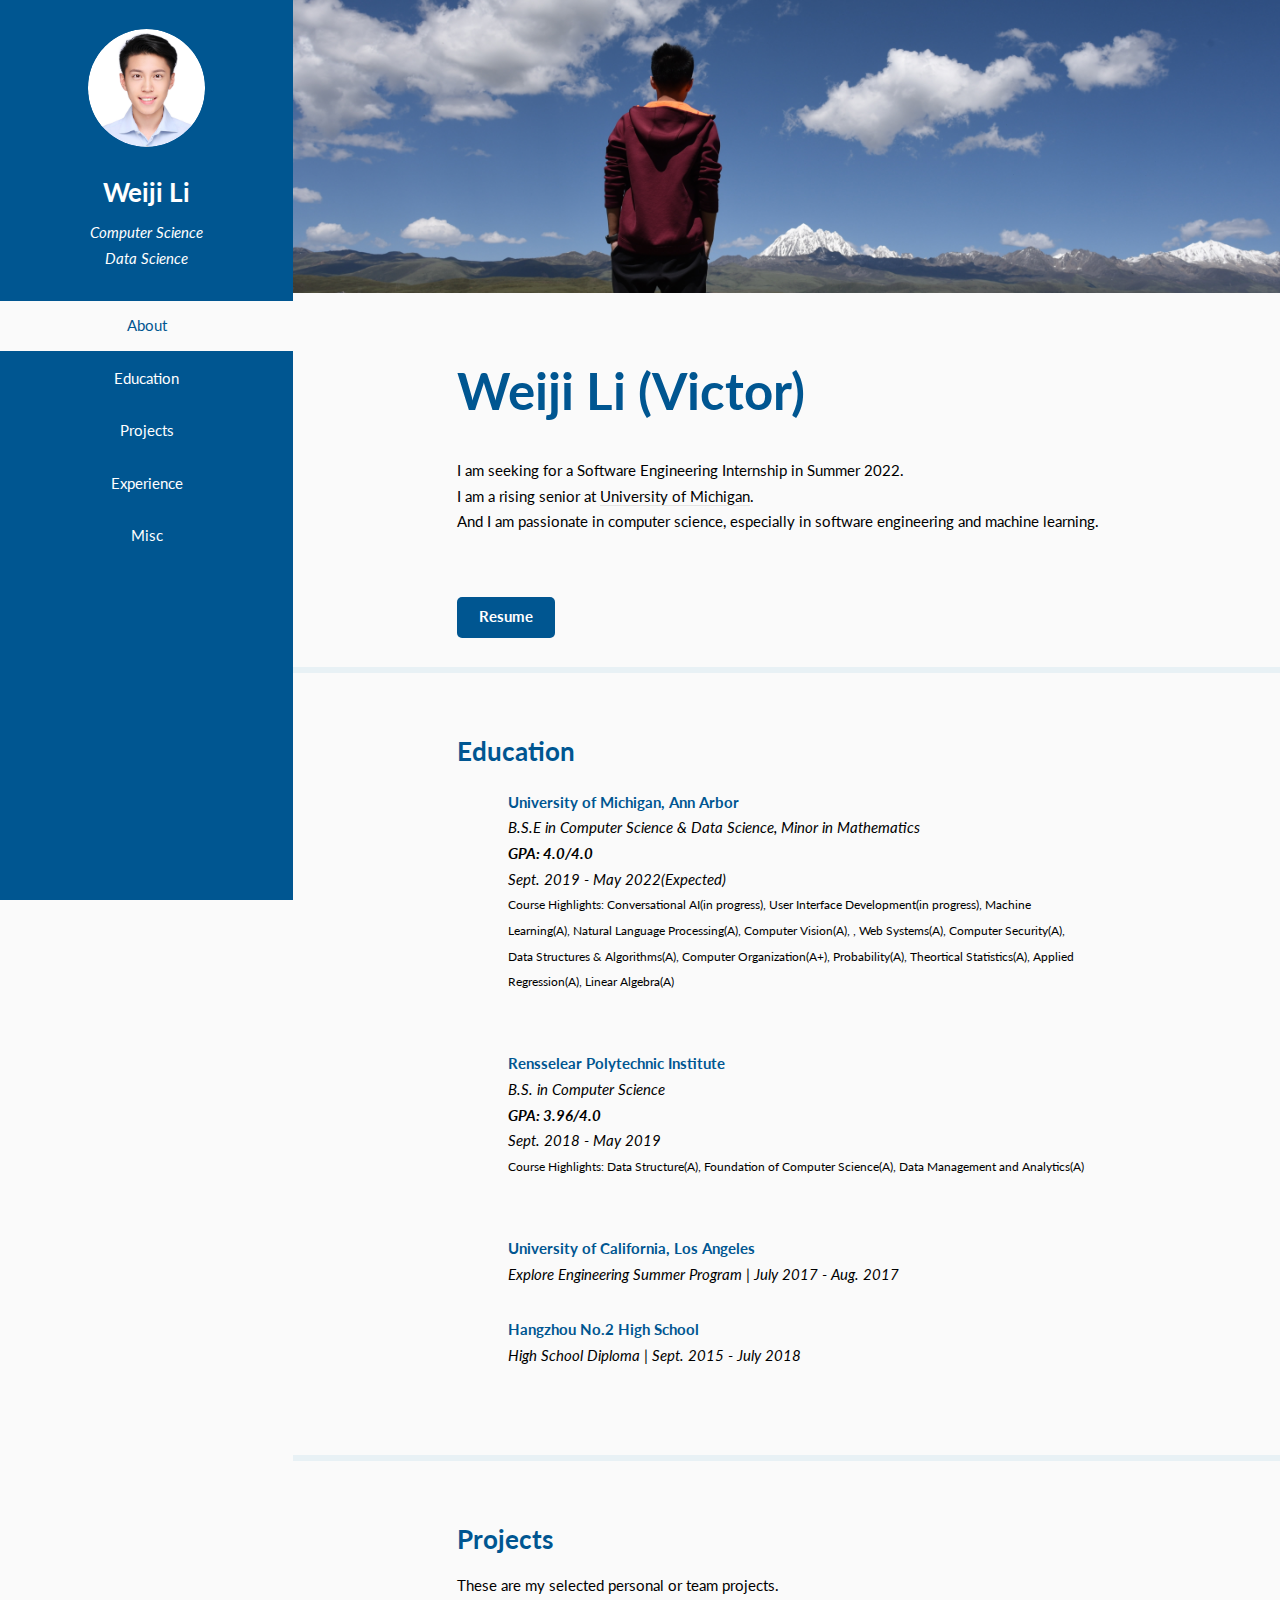
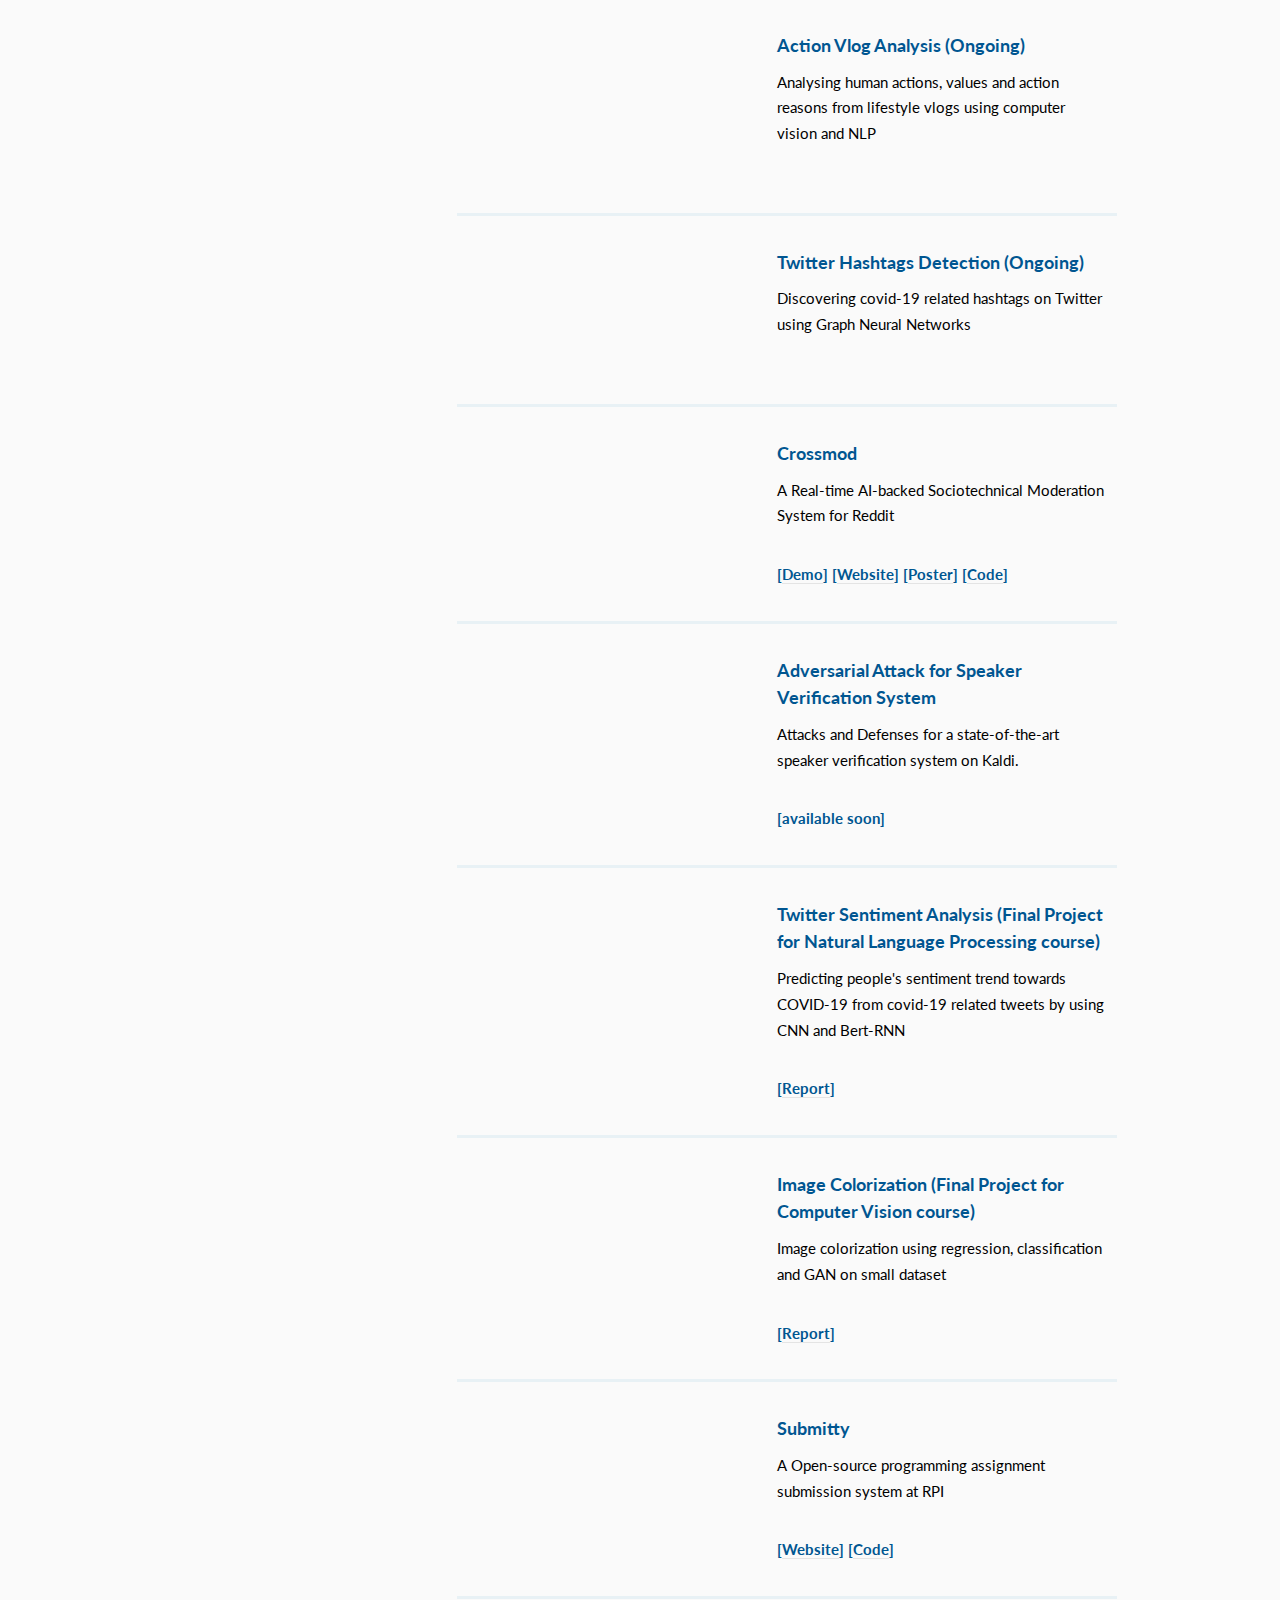
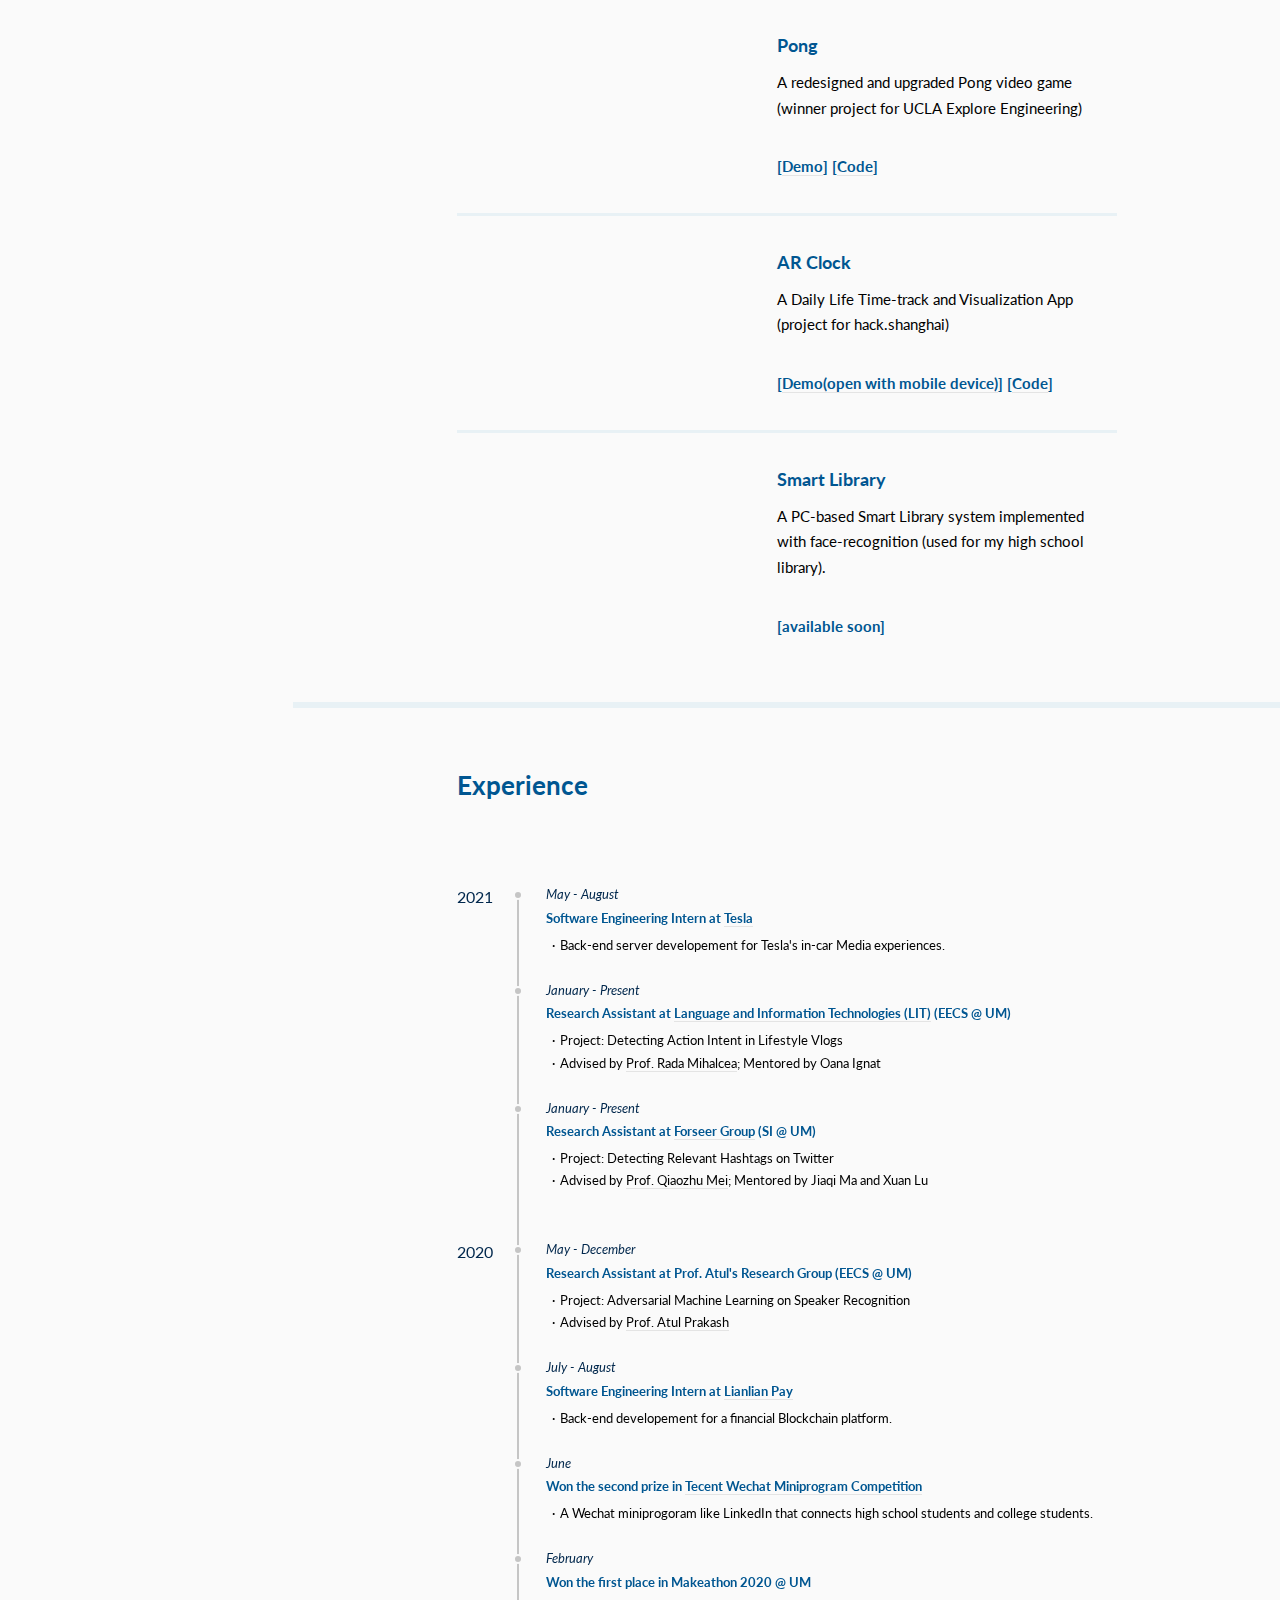
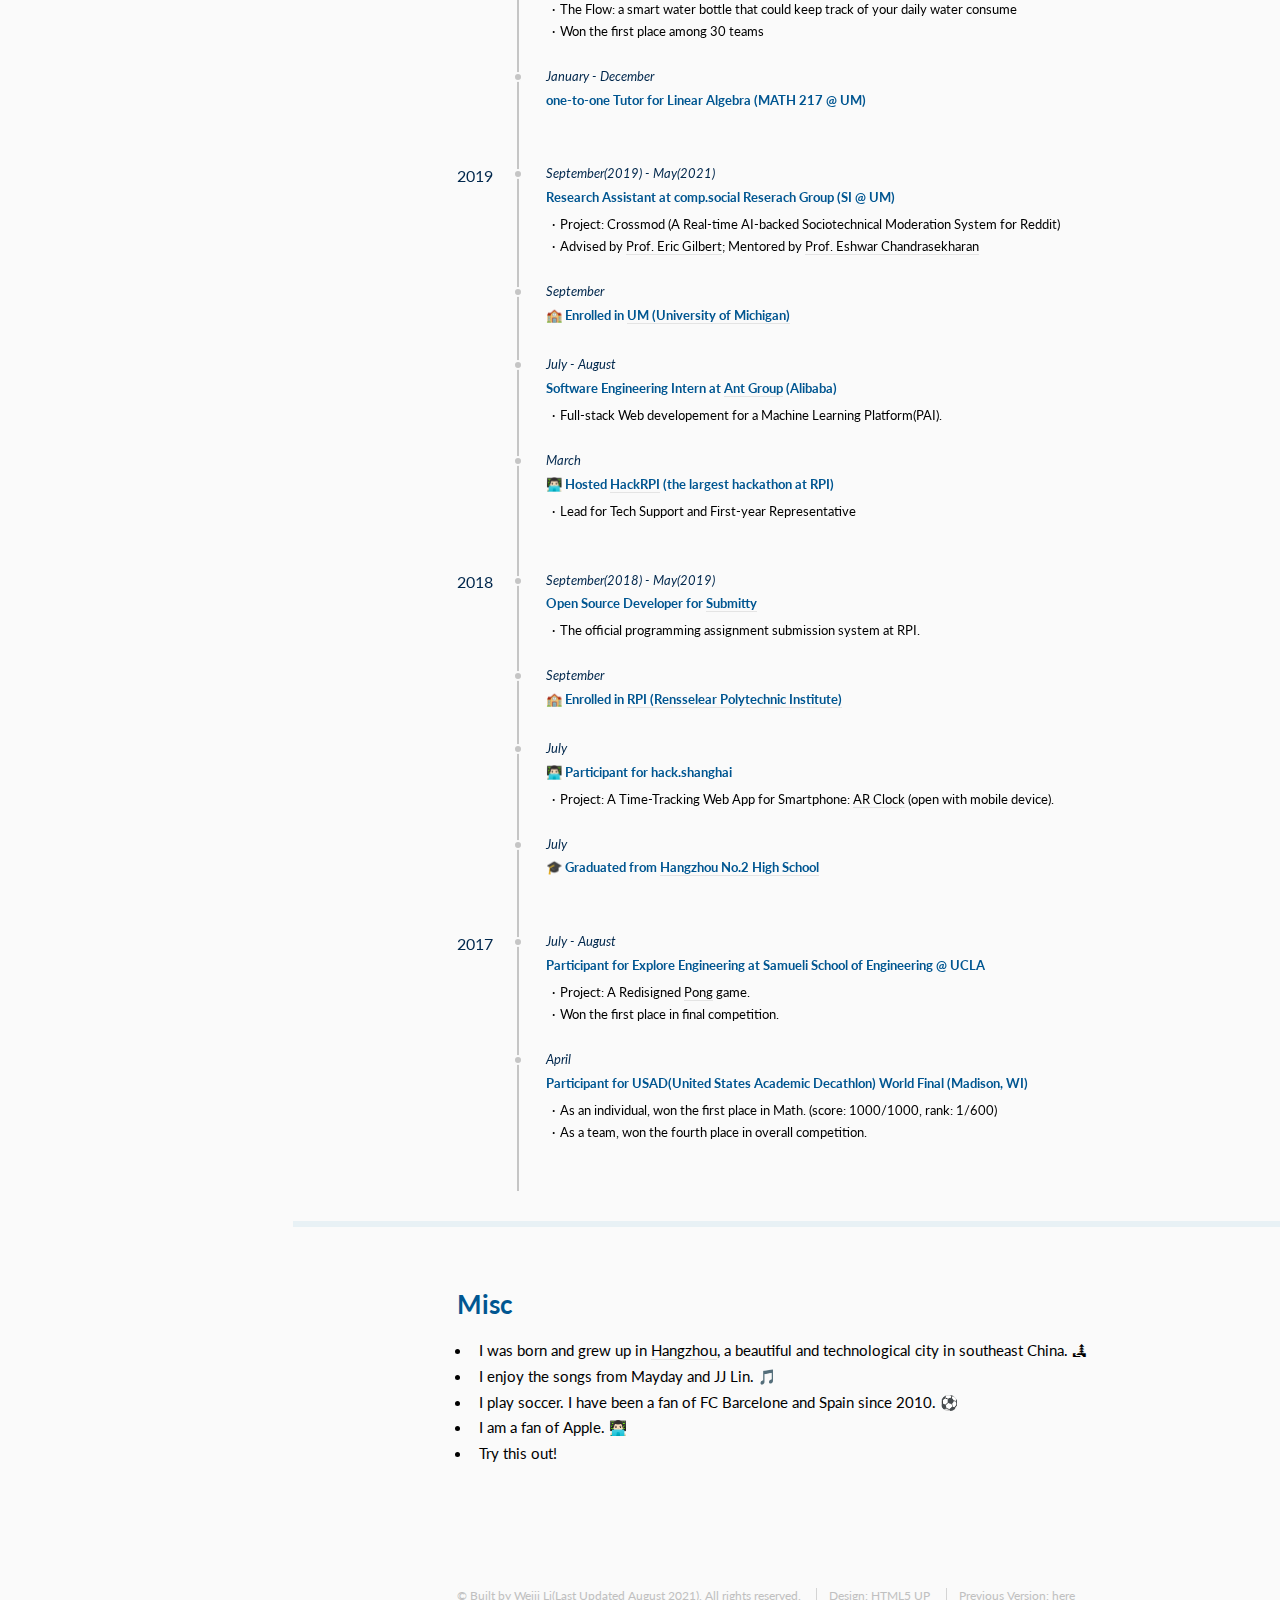
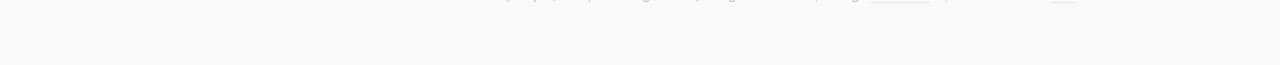
==== commit 4b21ccb9: "Aug 2021 Update" ====
--- a/index.html
+++ b/index.html
@@ -19,8 +19,10 @@
 			<header>
 				<span class="image avatar"><img src="images/avatar.jpg" alt="" /></span>
 				<h1 id="logo"><a href="#">Weiji Li</a></h1>
-				<p>Computer Science<br />
-				Machine Learning & Human-Computer Interaction</p>
+				<p>
+					Computer Science<br>
+					Data Science
+				</p>
 			</header>
 			<nav id="nav">
 				<ul>
@@ -56,12 +58,14 @@
 						<header class="major">
 							<h2>Weiji Li (Victor)</h2>
 						</header>
-						<p>I am a junior at 
-							<a href="https://umich.edu/" target="_blank">University of Michigan</a>.
-							I am passionate in computer science and its application in Machine Learning, FinTech, and Data Analysis.
-							I am seeking to pursue a MS or Ph.D. degree in Computer Science. You can learn more about me from my resume 
-							<a href="docs/resume.pdf" target="_blank">here</a>.
+						<p>
+							I am seeking for a Software Engineering Internship in Summer 2022. <br/>
+							I am a rising senior at <a href="https://umich.edu/" target="_blank">University of Michigan</a>. <br/>
+							And I am passionate in computer science, especially in software engineering and machine learning.
+
+							<!-- I am seeking to pursue a MS or Ph.D. degree in Computer Science. -->
 						</p>
+						<a href="docs/resume.pdf" target="_blank" class="button primary" style="margin-top: 2em;">Resume</a>
 					</div>
 				</section>
 
@@ -72,14 +76,24 @@
 						<ul class="feature-icons">
 							<li class="icon solid fa-university">
 								<b> University of Michigan, Ann Arbor </b> <br>
-								<i> B.S. in Computer Science & Data Science, Minor in Mathematics | GPA: 4.0/4.0 | Expected: Sept. 2019 - May 2022  </i><br>
-								Course Highlights: Operating System(taking), Computer Vision(taking), Machine Learning(A), Web Systems(A), Computer Security(A), 
-								Data Structures & Algorithms(A), Computer Organization(A+), Probability(A), Applied Regression(A), Linear Algebra(A)
+								<i> 
+									B.S.E in Computer Science & Data Science, Minor in Mathematics <br>
+									<b style="color: black;">GPA: 4.0/4.0 </b> <br>
+									Sept. 2019 - May 2022(Expected)
+								</i><br>
+								<p style="font-size: 80%;"> Course Highlights: Conversational AI(in progress), User Interface Development(in progress),
+									Machine Learning(A), Natural Language Processing(A), 
+									Computer Vision(A), , Web Systems(A), Computer Security(A), 
+									Data Structures & Algorithms(A), Computer Organization(A+), Probability(A), 
+									Theortical Statistics(A), Applied Regression(A), Linear Algebra(A) </p>
 							</li>
 							<li class="icon solid fa-university">
 								<b> Rensselear Polytechnic Institute </b> <br>
-								<i> B.S. in Computer Science | GPA: 3.96/4.0 | Sept. 2018 - May 2019  </i><br>
-								Course Highlights: Data Structure(A), Foundation of Computer Science(A), Data Management and Analytics(A)
+								<i> B.S. in Computer Science <br>
+									<b style="color: black;">GPA: 3.96/4.0 </b> <br>
+									Sept. 2018 - May 2019  
+								</i><br>
+								<p style="font-size: 80%;">Course Highlights: Data Structure(A), Foundation of Computer Science(A), Data Management and Analytics(A) </p>
 							</li>
 							<li class="icon solid fa-university">
 								<b> University of California, Los Angeles </b> <br>
@@ -98,15 +112,27 @@
 				<section id="three">
 					<div class="container">
 						<h3>Projects</h3>
-						<p>These are my personal or team projects related to research or software developement.</p>
+						<div style="margin-bottom: 2em;">
+							<p>These are my selected personal or team projects.</p>
+						</div>
 						<div class="features">
-							<article data-aos="zoom-in" data-aos-duration="700" class="aos-init aos-animate">
-								<a href="#" class="image"><img src="https://kaldi-asr.org/kaldi_text_and_logo.png" alt="" /></a>
-								<div class="inner">
-									<h4>Adversarial Attack for Speaker Verification System</h4>
-									<p>Attacks and Defenses for a state-of-the-art speaker verification system on Kaldi.</p>
-									<b> 
-										<!-- [<a href="https://youtu.be/nBcA2LApi_U" target="_blank">Demo</a>] -->
+							<article>
+								<a href="#" class="image"><img src="https://i.loli.net/2021/05/04/oe7GpVlgKJILsmF.jpg" alt="" /></a>
+								<div class="inner">
+									<h4>Action Vlog Analysis (Ongoing)</h4>
+									<p>Analysing human actions, values and action reasons from lifestyle vlogs using computer vision and NLP</p>
+									<b> 
+
+									</b>
+								</div>
+							</article>
+							<article>
+								<a href="#" class="image"><img src="https://i.loli.net/2021/05/04/5FeB1lU6DsYgxKZ.jpg" alt="" /></a>
+								<div class="inner">
+									<h4>Twitter Hashtags Detection (Ongoing)</h4>
+									<p>Discovering covid-19 related hashtags on Twitter using Graph Neural Networks</p>
+									<b> 
+
 									</b>
 								</div>
 							</article>
@@ -124,6 +150,36 @@
 								</div>
 							</article>
 							<article>
+								<a href="#" class="image"><img src="https://kaldi-asr.org/kaldi_text_and_logo.png" alt="" /></a>
+								<div class="inner">
+									<h4>Adversarial Attack for Speaker Verification System</h4>
+									<p>Attacks and Defenses for a state-of-the-art speaker verification system on Kaldi.</p>
+									<b> 
+										[available soon] 
+									</b>
+								</div>
+							</article>
+							<article>
+								<a href="#" class="image"><img src="https://i.loli.net/2021/05/04/oLCNyW56ebtivFf.png" alt="" /></a>
+								<div class="inner">
+									<h4>Twitter Sentiment Analysis (Final Project for Natural Language Processing course)</h4>
+									<p>Predicting people's sentiment trend towards COVID-19 from covid-19 related tweets by using CNN and Bert-RNN</p>
+									<b> 
+										[<a href="docs/EECS_498_NLP_Final_Report.pdf" target="_blank">Report</a>]
+									</b>
+								</div>
+							</article>
+							<article>
+								<a href="#" class="image"><img src="https://i.loli.net/2021/05/04/hZIYurQTFz2Ms6o.png" alt="" /></a>
+								<div class="inner">
+									<h4>Image Colorization (Final Project for Computer Vision course)</h4>
+									<p>Image colorization using regression, classification and GAN on small dataset </p>
+									<b> 
+										[<a href="docs/EECS_442_CV_Final_Project.pdf" target="_blank">Report</a>]
+									</b>
+								</div>
+							</article>
+							<article>
 								<a href="#" class="image"><img src="https://i.loli.net/2019/04/18/5cb89c17df345.png" alt="" /></a>
 								<div class="inner">
 									<h4>Submitty</h4>
@@ -138,7 +194,7 @@
 								<a href="#" class="image"><img src="https://i.loli.net/2019/04/18/5cb89915de700.png" alt="" /></a>
 								<div class="inner">
 									<h4>Pong</h4>
-									<p>A redesigned and upgraded Pong video game</p>
+									<p>A redesigned and upgraded Pong video game (winner project for UCLA Explore Engineering)</p>
 									<b> 
 										[<a href="https://weiji-li.github.io/PONG" target="_blank">Demo</a>]
 										[<a href="https://github.com/weiji-li/PONG" target="_blank">Code</a>]
@@ -149,7 +205,7 @@
 								<a href="#" class="image"><img src="https://i.loli.net/2019/04/19/5cb8a51dc447e.png" alt="" /></a>
 								<div class="inner">
 									<h4>AR Clock</h4>
-									<p>A Daily Life Time-track and Visualization App (project from hack.shanghai.)</p>
+									<p>A Daily Life Time-track and Visualization App (project for hack.shanghai)</p>
 									<b> 
 										[<a href="https://crystor9.github.io/HackShanghai/" target="_blank">Demo(open with mobile device)</a>]
 										[<a href="https://github.com/christie-zhao/HackShanghai" target="_blank">Code</a>]
@@ -162,7 +218,7 @@
 									<h4>Smart Library</h4>
 									<p>A PC-based Smart Library system implemented with face-recognition (used for my high school library).</p>
 									<b> 
-										[currently unavailable] 
+										[available soon] 
 									</b>
 								</div>
 							</article>
@@ -180,29 +236,44 @@
 									<section class="year">
 										<h3>2021</h3>
 										<section>
+											<h4><i>May - August</i></h4>
+											<ul class="research">
+												<b>Software Engineering Intern at <a href="https://www.tesla.com/" target="_blank">Tesla</a></b>
+												<li>Back-end server developement for Tesla's in-car Media experiences.</li>
+											</ul>
+										</section>
+										<section>
+											<h4><i>January - Present</i></h4>
+											<ul class="research">
+												<b>Research Assistant at <a href="https://lit.eecs.umich.edu/" target="_blank">Language and Information Technologies (LIT)</a> (EECS @ UM)</b>
+												<li>Project: Detecting Action Intent in Lifestyle Vlogs</li>
+												<li>Advised by <a href="https://web.eecs.umich.edu/~mihalcea/", target="_blank">Prof. Rada Mihalcea</a>;  Mentored by Oana Ignat</li>
+											</ul>
+										</section>
+										<section>
 											<h4><i>January - Present</i></h4>
 											<ul class="research">
 												<b>Research Assistant at <a href="http://foreseer.si.umich.edu/" target="_blank">Forseer Group</a> (SI @ UM)</b>
 												<li>Project: Detecting Relevant Hashtags on Twitter</li>
-												<li>Advised by Prof. Qiaozhu Mei;  Mentored by Jiaqi Ma and Xuan Lu</li>
+												<li>Advised by <a href="http://www-personal.umich.edu/~qmei/", target="_blank">Prof. Qiaozhu Mei</a>;  Mentored by Jiaqi Ma and Xuan Lu</li>
 											</ul>
 										</section>
 									</section>
 									<section class="year">
 										<h3>2020</h3>
 										<section>
-											<h4><i>May - Present</i></h4>
-											<ul class="research">
-												<b>Research Assistant for Prof. Atul's Research Group (EECS @ UM)</b>
+											<h4><i>May - December</i></h4>
+											<ul class="research">
+												<b>Research Assistant at Prof. Atul's Research Group (EECS @ UM)</b>
 												<li>Project: Adversarial Machine Learning on Speaker Recognition</li>
-												<li>Advised by Prof. Atul Prakash</li>
+												<li>Advised by <a href="https://web.eecs.umich.edu/~aprakash/", target="_blank">Prof. Atul Prakash</a></li>
 											</ul>
 										</section>
 										<section>
 											<h4><i>July - August</i></h4>
 											<ul class="research">
 												<b>Software Engineering Intern at <a href="https://www.lianlianpay.com/international" target="_blank">Lianlian Pay</a></b>
-												<li>My role focuses on blockchain backend developement and web developement.</li>
+												<li>Back-end developement for a financial Blockchain platform.</li>
 											</ul>
 										</section>
 										<section>
@@ -215,8 +286,8 @@
 										<section>
 											<h4><i>February</i></h4>
 											<ul class="research">
-												<b>Participant for Makeathon 2020 @ UM</b>
-												<li>The Flow: a smart water bottle that could keep track of your daily water cosume</li>
+												<b>Won the first place in Makeathon 2020 @ UM</b>
+												<li>The Flow: a smart water bottle that could keep track of your daily water consume</li>
 												<li>Won the first place among 30 teams</li>
 											</ul>
 										</section> 
@@ -230,11 +301,12 @@
 									<section class="year">
 										<h3>2019</h3>
 										<section>
-											<h4><i>September(2019) - Present</i></h4>
+											<h4><i>September(2019) - May(2021)</i></h4>
 											<ul class = "research">
 												<b>Research Assistant at comp.social Reserach Group (SI @ UM)</b>
 												<li>Project: Crossmod (A Real-time AI-backed Sociotechnical Moderation System for Reddit)</li>
-												<li>Advised by Prof. Eric Gilbert</li>
+												<li>Advised by <a href="http://eegilbert.org/" target="_blank">Prof. Eric Gilbert</a>; 
+													Mentored by <a href="http://www.eshwarchandrasekharan.com/" target="_blank">Prof. Eshwar Chandrasekharan</a> </li>
 											</ul>
 										</section>
 										<section>
@@ -247,7 +319,7 @@
 											<h4><i>July - August</i></h4>
 											<ul class="research">
 												<b>Software Engineering Intern at <a href="https://www.antgroup.com/" target="_blank">Ant Group</a> (Alibaba)</b>
-												<li>My role focuses on Machine Learning and web developement.</li>
+												<li>Full-stack Web developement for a Machine Learning Platform(PAI).</li>
 											</ul>
 										</section>
 										<section>
@@ -333,7 +405,7 @@
 				<section id="footer">
 					<div class="container">
 						<ul class="copyright">
-							<li>&copy; Built by Weiji Li(Last Updated January 2021). All rights reserved.</li>
+							<li>&copy; Built by Weiji Li(Last Updated August 2021). All rights reserved.</li>
 							<li>Design: <a href="http://html5up.net" target="_blank">HTML5 UP</a></li>
 							<li>Previous Version: <a href="old.html" target="_blank">here</a></li>
 						</ul>
